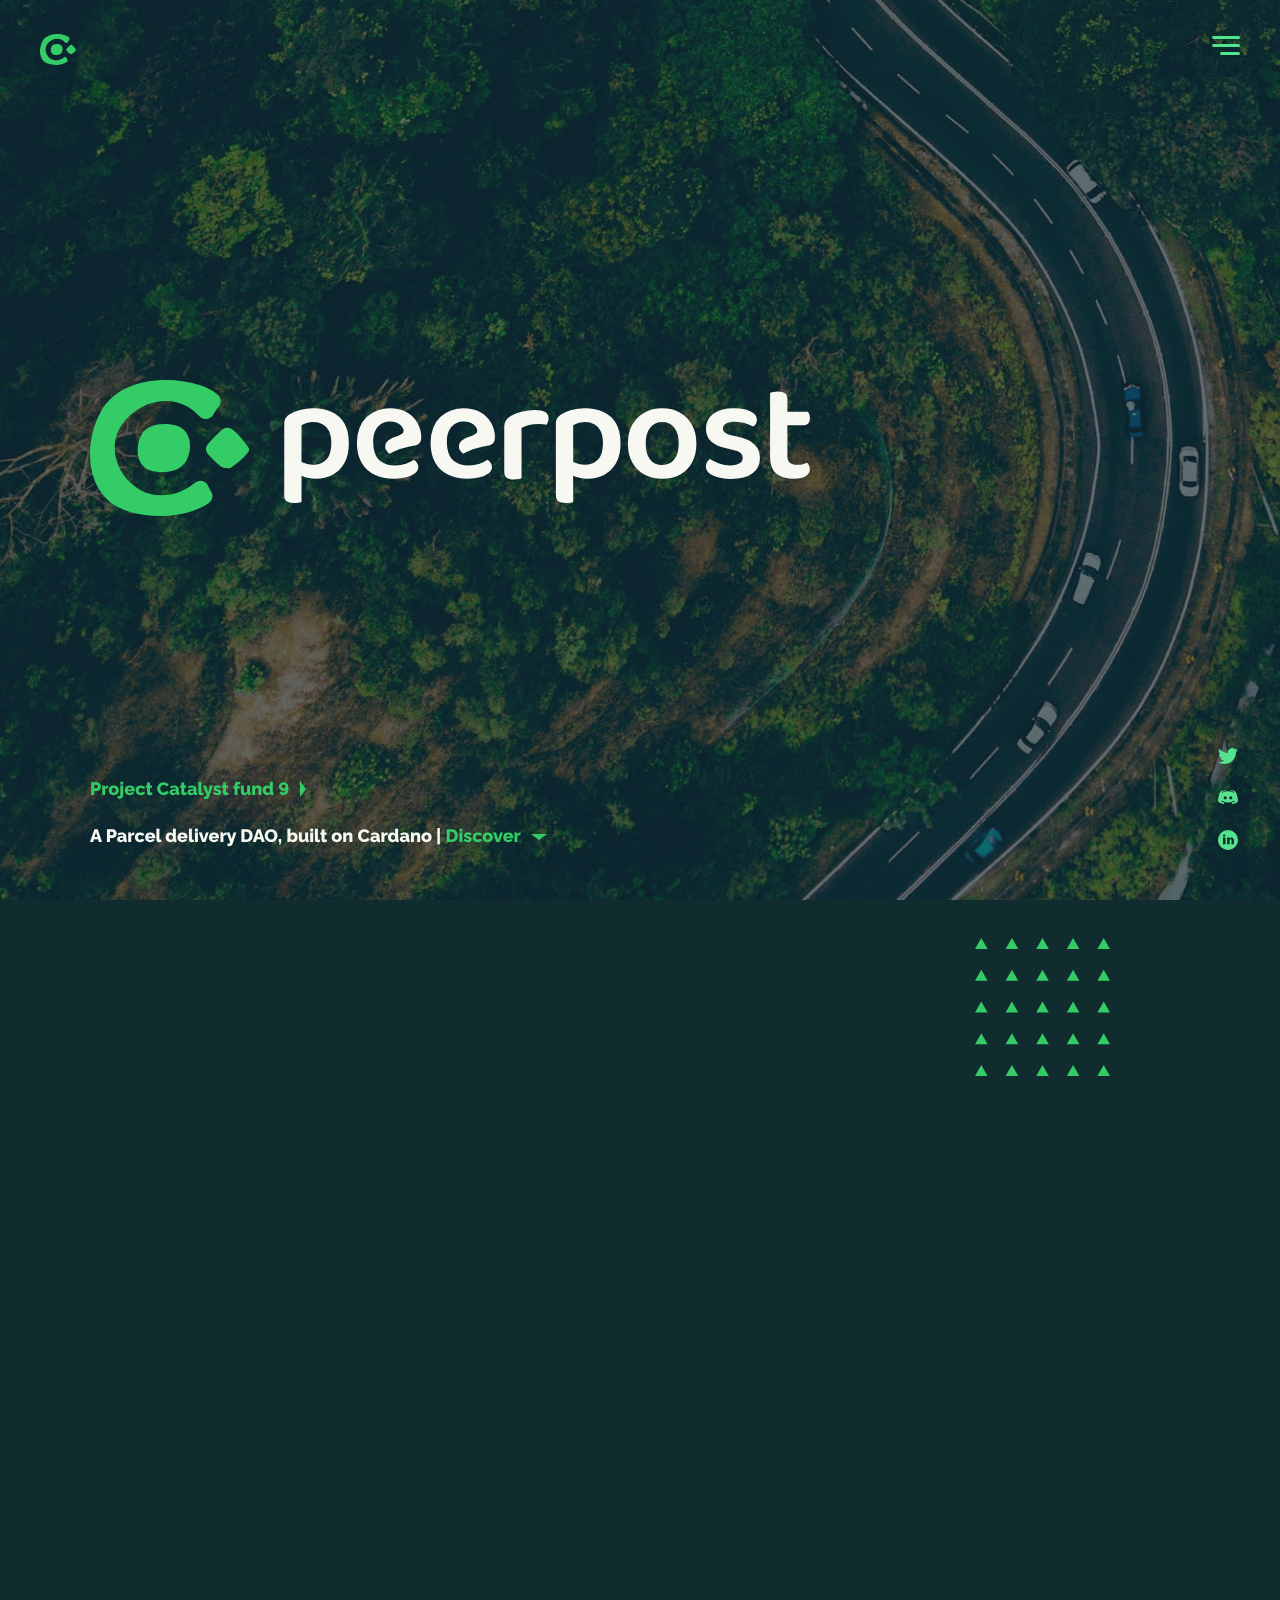
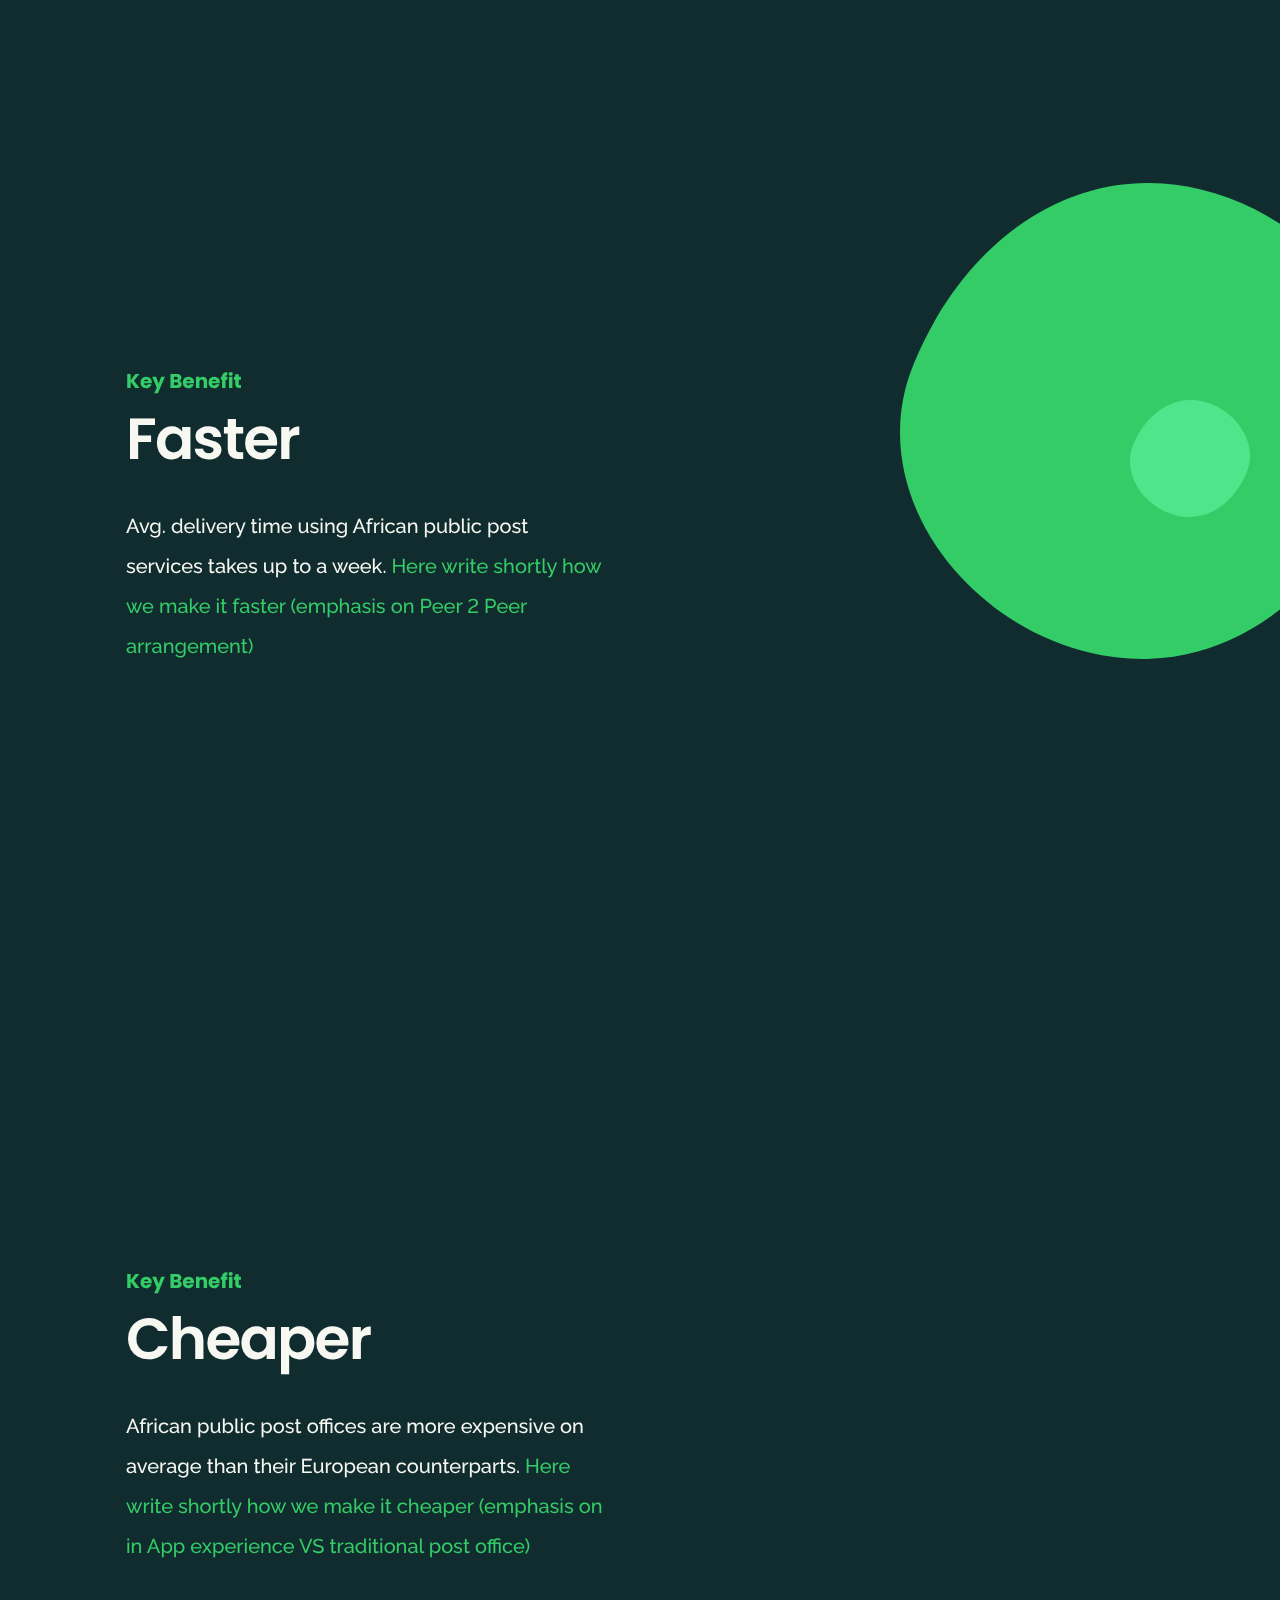
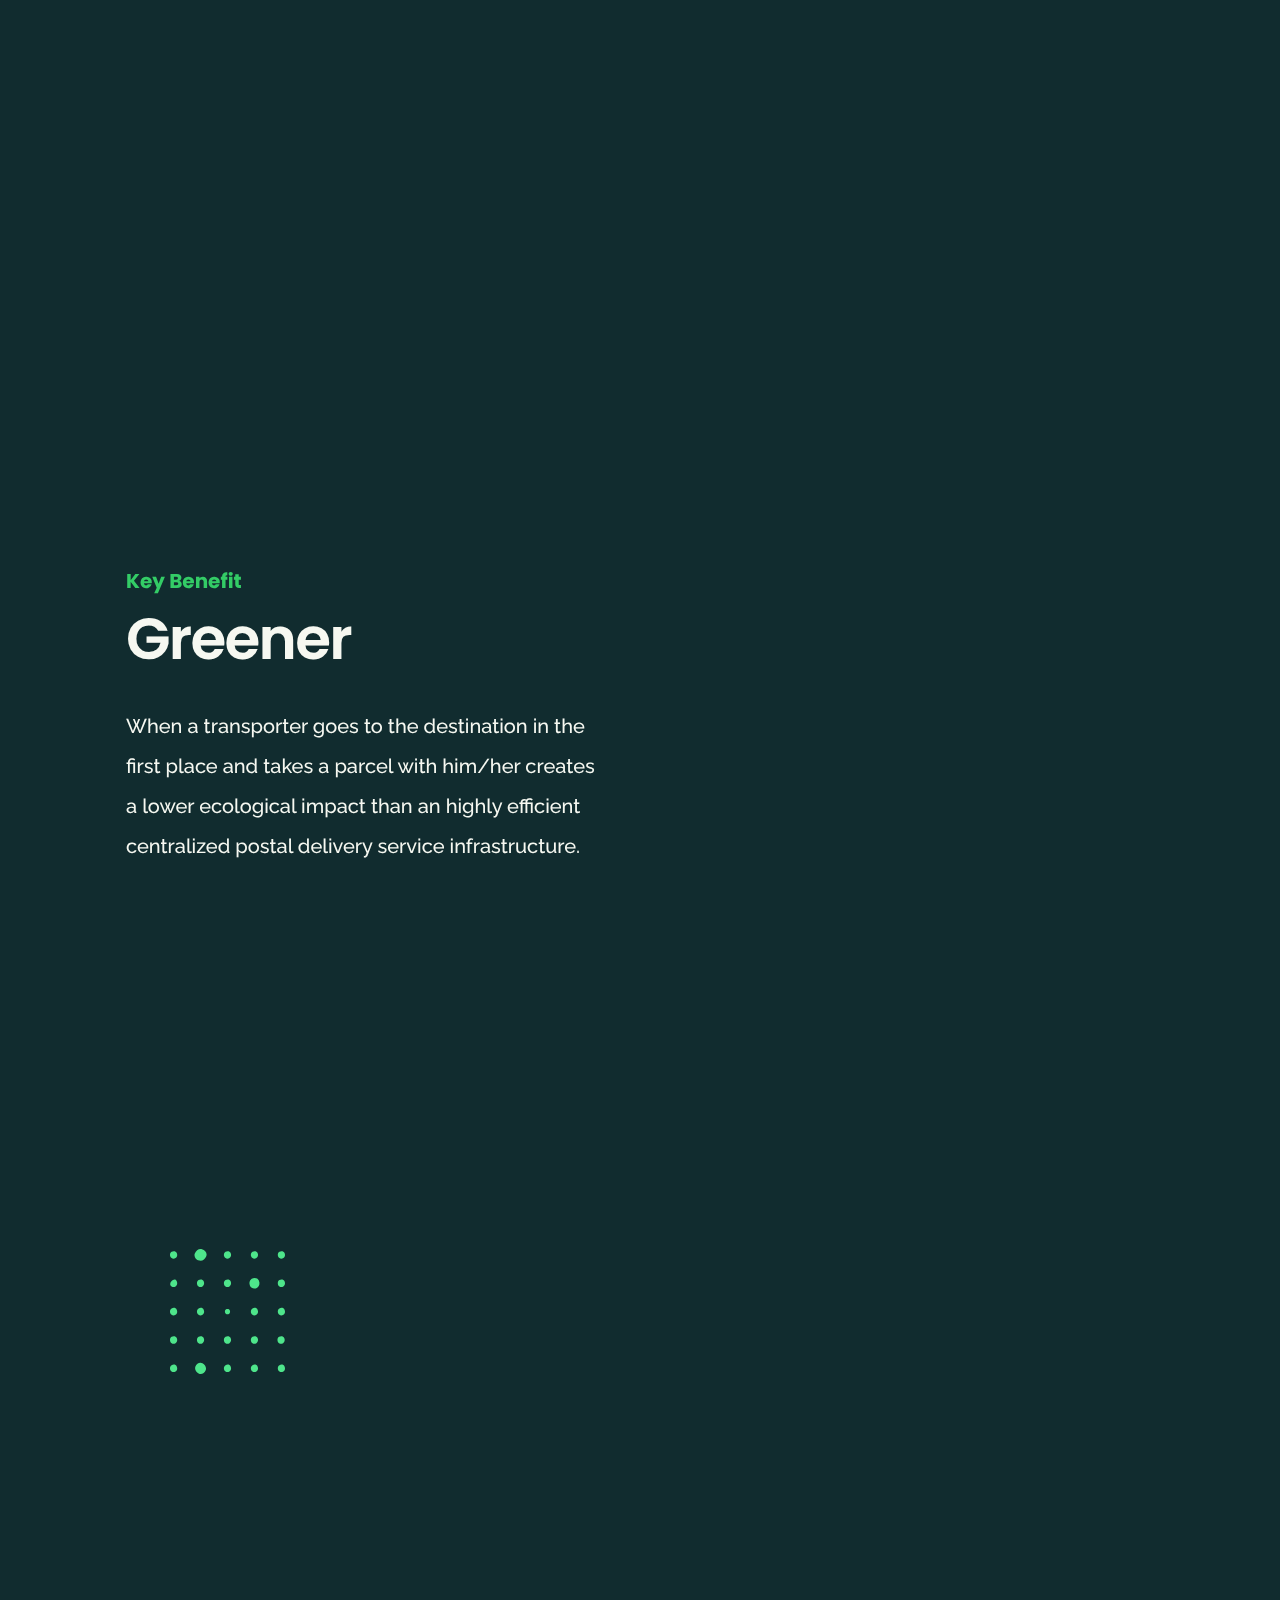
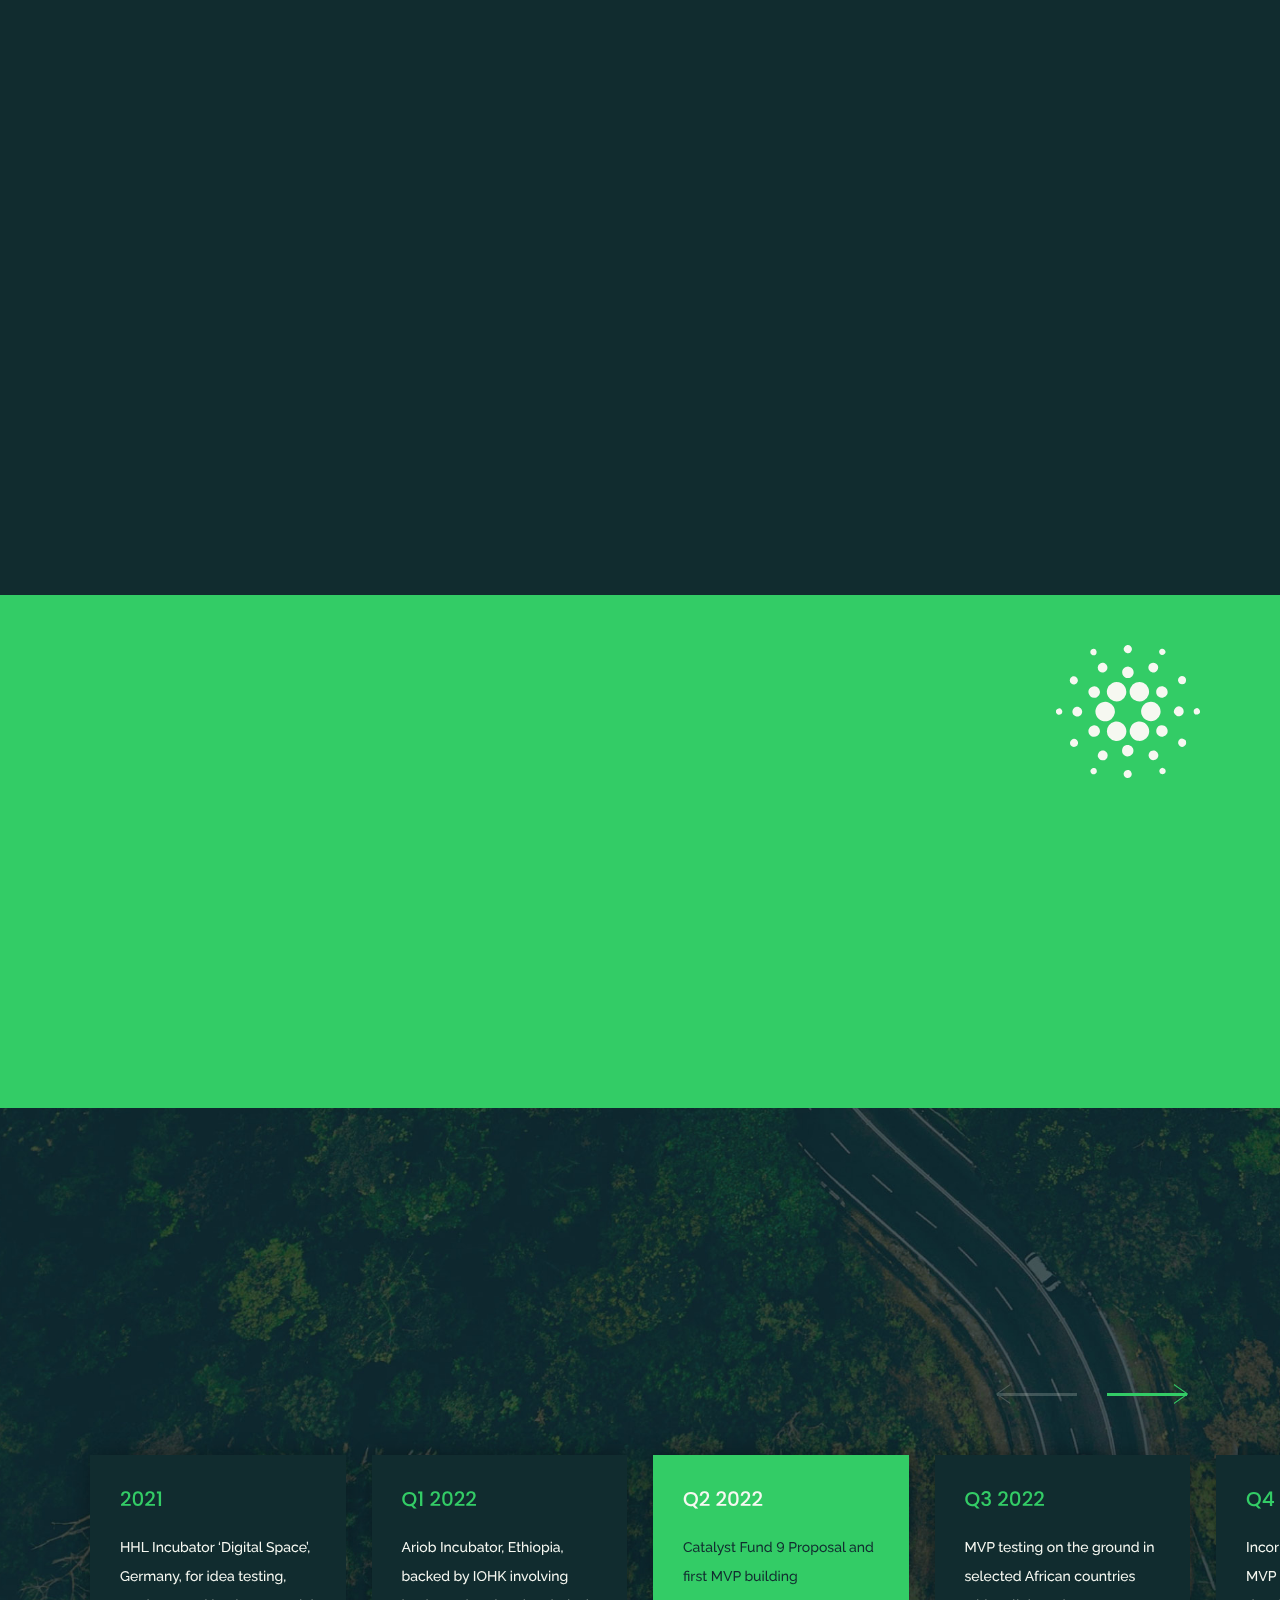
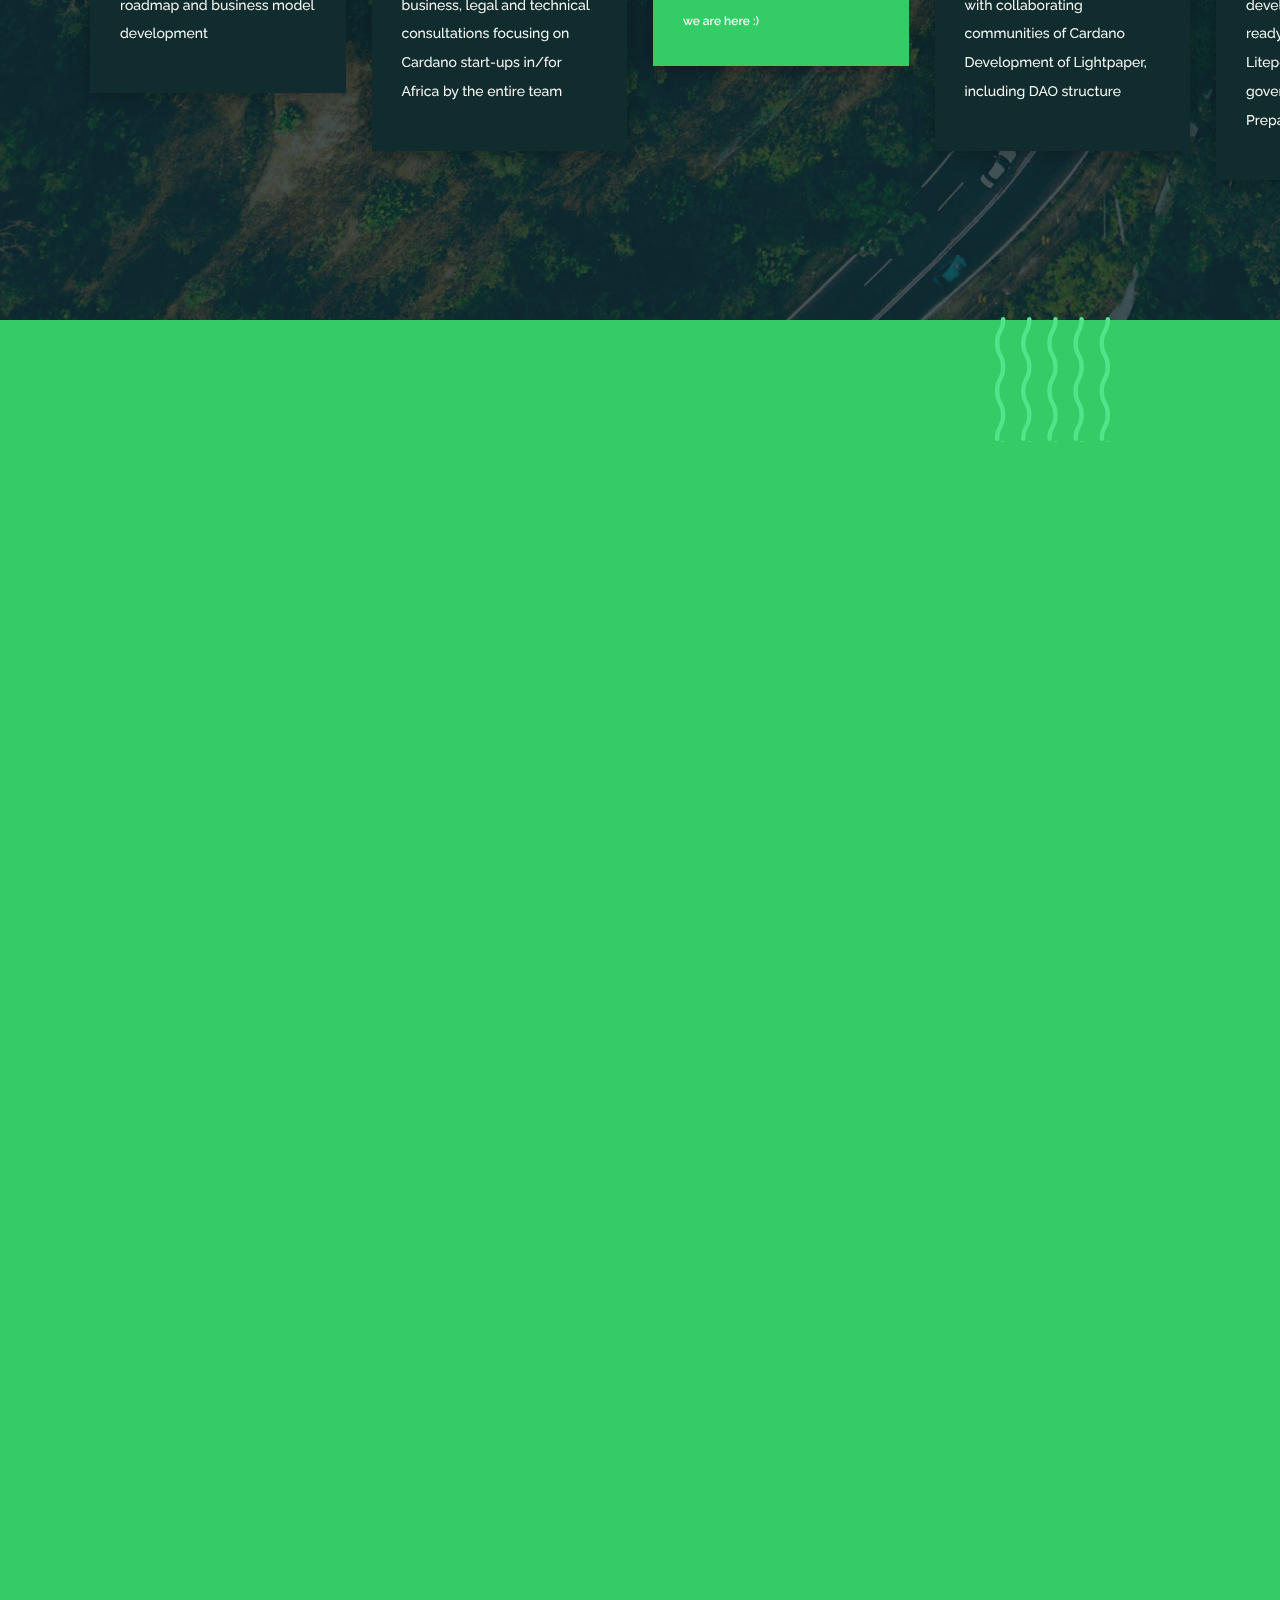
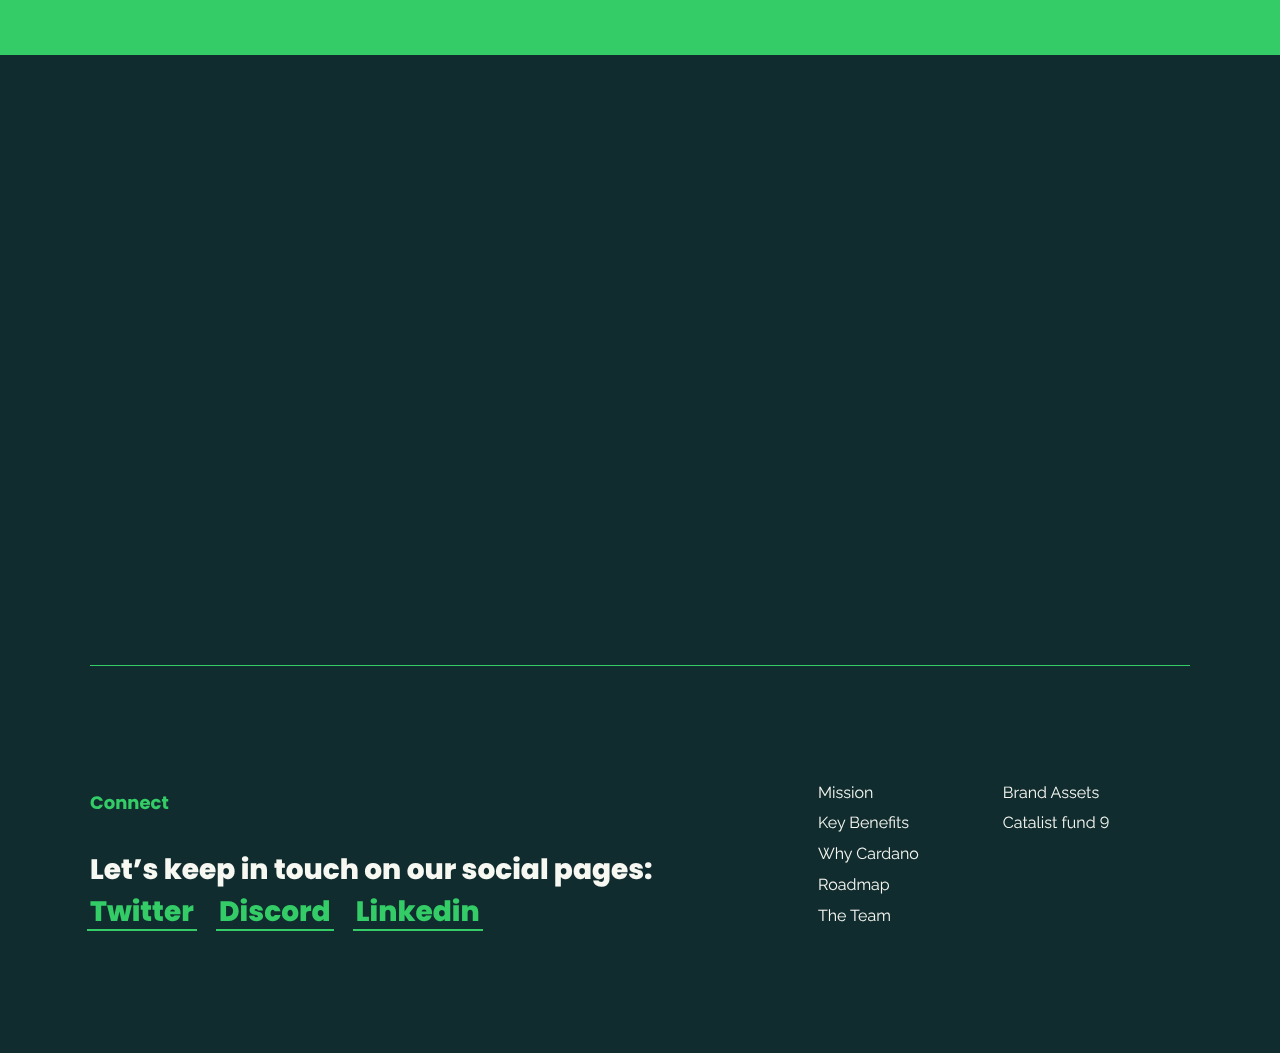
==== home-dev.html @ 1320f7cf "landing page ONLY DESKTOP v.0" ====
<!DOCTYPE html>
<html lang="en" dir="ltr">
<head>
  <meta charset="utf-8">
  <meta name="viewport" content="width=device-width, initial-scale=1.0, user-scalable=no, shrink-to-fit=no">

  <!-- Meta Tags Generic-->
  <title>Peerpost :: Home</title>
  <meta name="description" content="A Parcel delivery DAO, built on Cardano">
  <meta name="og:image" content="img/og-image.jpg">
  <link rel="icon" type="image/png" href="img/favicon.png" />


  <!--  Non-Essential, But Recommended -->
  <meta property="og:site_name" content="peerpost">

  <!-- Google fonts -->
  <link rel="preconnect" href="https://fonts.googleapis.com">
  <link rel="preconnect" href="https://fonts.gstatic.com" crossorigin>
  <link href="https://fonts.googleapis.com/css2?family=Poppins:ital,wght@0,600;0,700;1,600;1,700&family=Raleway:ital,wght@0,300;0,400;0,500;0,600;0,700;1,300;1,400;1,700&display=swap" rel="stylesheet">

  <!-- css -->
  <link rel="stylesheet" href="css/style.css">
  <link rel="stylesheet" href="css/loader.css">
  <link rel="stylesheet" href="css/responsive.css">
  <link rel="stylesheet" href="css/owl.carousel.min.css">
  <link rel="stylesheet" href="css/owl.theme.default.min.css">

  <!--jQuery libraries-->
  <script src="js/jquery-3-10-1-min.js" type="text/javascript"></script>
  <script src="js/smooth.js" type="text/javascript"></script>
  <script src="js/parallax.js" type="text/javascript"></script>
  <script src="js/owl.carousel.js" type="text/javascript"></script>
  <script src="js/owl.navigation.js" type="text/javascript"></script>
  <script src="js/lax.min.js" type="text/javascript"></script>

  <!-- jQuery custom code -->
  <script src="js/custom.js" type="text/javascript"></script>

</head>

<body>

  <!--page loader very basic, waits the load of the header background image and disappears-->
    <div class="obscurer close">

        <div class="vertical-centered-box">
          <div class="contentt">
            <div class="loader-circle"></div>
            <div class="loader-line-mask">
              <div class="loader-line"></div>
            </div>
            <img src="img/svg/symbol.svg" height="70" width="70" />
          </div>
        </div>

    </div>


    <div class="burger">
      <span> </span>
      <span> </span>
      <span> </span>
    </div>

  <header>
    <ul>
      <li><a href="#mission">Mission</a></li>
      <li><a href="#key-benefits">Key Benefits</a></li>
      <li><a href="#cardano">Why Cardano</a></li>
      <li><a href="#roadmap">Roadmap</a></li>
      <li><a href="#the-team">The Team</a></li>
    </ul>
  </header>

  <main>
    <section id="social-fixed">
      <a href="#" target="_blank"><img src="img/svg/twitter.svg"/></a>
      <a href="https://discord.gg/pwKNbPYh" target="_blank"><img src="img/svg/discord.svg"/></a>
      <a href="#" target="_blank"><img src="img/svg/linkedin.svg"/></a>
    </section>

    <div class="top-button">
      <a href="#top-hero"><img src="img/svg/symbol.svg"/></a>
    </div>

    <section id="top-hero">
      <div class="workspace flex">
        <div class="big-logo">
          <h1><img src="img/svg/base-v1.svg" alt="Peerpost"/></h1>
        </div>

        <div class="bottom-hero">
          <a class="cata" href="https://cardano.ideascale.com/c/idea/416992" target="_blank">Project Catalyst fund 9</a>
          <p> A Parcel delivery DAO, built on Cardano  |  <a class="disco" href="#mission" target="_blank">Discover</a>
        </div>

      </div>
    </section>

    <section id="mission">
      <div class="workspace">
        <div class="scroll-tri lax" data-lax-translate-y="(vh) 1, (-vh) -200" data-lax-anchor="self"></div>
        <div class="mission-1">
          <h2 class="section-titles animate fade-left">Our Mission</h2>
          <p class="very-big-text animate fade-bottom">To provide faster, cheaper and greener parcel delivery in <span class="grassland">Africa</span></p>
        </div>

        <div class="flex">
          <div class="m2 half animate fade-left">
            <h4 class="subtitles grassland">The Problem</h4>
            <p class="text-20">Postal services in African countries are expensive, unreliable, slow, inconvenient, inefficient and even inaccessible to many people. </p>
          </div>

          <div class="m2 half animate fade-left d200">
            <h4 class="subtitles grassland">The Solution</h4>
            <p>We are building on Cardano to disrupt the poor legacy of centralized postal delivery in Africa through an innovative, trustless and blockchain-based peer-to-peer solution, where profits are kept by the community and not extracted by large corporations. </p>
          </div>
        </div>
      </div>
    </section>

    <section id="key-benefits">

      <div class="workspace">
        <div class="flex">
          <div class="benefit-left">

            <div class="b-content">
              <div class="b-area-text kb1">
                <h2 class="section-titles">Key Benefit</h2>
                <p class="very-big-text">Faster</p>
                <p class="text-20">Avg. delivery time using African public post services takes up to a week. <span class="grassland">Here write shortly how we make it faster (emphasis on Peer 2 Peer arrangement)</span></p>
              </div>
            </div>

            <div class="b-content">
              <div class="b-area-text kb2">
                <h2 class="section-titles">Key Benefit</h2>
                <p class="very-big-text">Cheaper</p>
                <p class="text-20">African public post offices are more expensive on average than their European counterparts. <span class="grassland">Here write shortly how we make it cheaper (emphasis on in App experience VS traditional post office)</span></p>
              </div>
            </div>

            <div class="b-content">
              <div class="b-area-text">
                <h2 class="section-titles kb3">Key Benefit</h2>
                <p class="very-big-text">Greener</p>
                <p class="text-20">When a transporter goes to the destination in the first place and takes a parcel with him/her creates a lower ecological impact than an highly efficient centralized postal delivery service infrastructure. </p>
              </div>
            </div>

          </div>

          <div class="benefit-right">
            <div class="wrapper">
              <div class="ins-w">
                <img id="s-img-1"  src="img/slider-1.jpg"/>
                <img id="s-img-2"  src="img/slider-2.jpg"/>
                <img id="s-img-3"  src="img/slider-3.jpg"/>
              </div>
            </div>
          </div>
        </div>
      </div>

    </section>

    <section id="much-more">
      <div class="workspace">
        <div class="scroll-dots lax" data-lax-translate-y="(vh) 1, (-vh) -200" data-lax-anchor="self"></div>
        <div class="mm-top animate">
          <p class="very-big-text">And so much <span class="kambaba">more!</p>
        </div>

        <div class="flex">

          <div class="more-card animate fade-bottom">
            <div class="mc-dots"></div>
            <h4 class="subtitles grassland">Digital</h4>
            <p>No expensive postal shops or paperwork needed. An entirely digital solution accessible with your phone.</p>
          </div>

          <div class="more-card animate fade-bottom d200">
            <div class="mc-dots"></div>
            <h4 class="subtitles grassland">Trustless</h4>
            <p>No need to trust anybody as the economic incentives for proper delivery is enshrined in the Smart Contract of the Cardano blockchain.</p>
          </div>

          <div class="more-card animate fade-bottom d400">
            <div class="mc-dots"></div>
            <h4 class="subtitles grassland">Reliable</h4>
            <p>High quality of delivery without damages are guaranteed due to the economic incentives for the transporter.</p>
          </div>

          <div class="more-card animate fade-bottom">
            <div class="mc-dots"></div>
            <h4 class="subtitles grassland">On time</h4>
            <p> Transporters are highly incentivised to deliver on time.</p>
          </div>

          <div class="more-card animate fade-bottom d200">
            <div class="mc-dots"></div>
            <h4 class="subtitles grassland">Home to home</h4>
            <p>Options of having from/to-door pickup and delivery.</p>
          </div>

          <div class="more-card animate fade-bottom d400">
            <div class="mc-dots"></div>
            <h4 class="subtitles grassland">Treacable</h4>
            <p>Follow the parcel through GPS tracking.</p>
          </div>

        </div>
      </div>
    </section>

    <section id="cardano">
      <div class="workspace flex">

        <div class="ada"><img src="img/svg/cardano.svg"/></div>
        <div class="half animate fade-left">
          <h2 class="section-titles kambaba">Why Cardano?</h2>
          <p class="medium-big-text">Because it’s the most secure, decentralized and purpose driven Blockchain with Smart Contract capabilities.</p>
        </div>

        <div class="half animate fade-left d200">
          <ul class="kambaba">
            <li>Low ecological footprint due to PoS</li>
            <li>Focus on Africa</li>
            <li>Built to solve real world issues</li>
            <li>Enthusiastic community wanting to make the world a better place</li>
            <li>Catalyst as the biggest decentralized VC-Fund in the world</li>
          </ul>
        </div>

      </div>
    </section>

    <section id="roadmap">
      <div class="workspace">

        <h2 class="section-titles animate fade-left">Roadmap</h2>
        <p class="very-big-text animate fade-left">Where we <br/>are <span class="grassland"> headed</span></p>
        <div class="carousel owl-carousel">

          <div class="time-card">
            <p class="subtitle">2021</p>
            <p>HHL Incubator ‘Digital Space’, Germany, for idea testing, roadmap and business model development</p>
          </div>

          <div class="time-card">
            <p class="subtitle">Q1 2022</p>
            <p>Ariob Incubator, Ethiopia, backed by IOHK involving business, legal and technical consultations focusing on Cardano start-ups in/for Africa by the entire team</p>
          </div>

          <div class="time-card current">
            <p class="subtitle">Q2 2022</p>
            <p>Catalyst Fund 9 Proposal and first MVP building</p>
          </div>

          <div class="time-card">
            <p class="subtitle">Q3 2022</p>
            <p>MVP testing on the ground in selected African countries with collaborating communities of Cardano Development of Lightpaper, including DAO structure</p>
          </div>

          <div class="time-card">
            <p class="subtitle">Q4 2022</p>
            <p>Incorporating the feedback of MVP testing into the development of the market-ready product Publication of Litepepar and DAO governance mechanism, Preparation of ISPO</p>
          </div>

          <div class="time-card">
            <p class="subtitle">Q1 2023</p>
            <p>IStarting with local & regional marketing campaigns (Catalyst Fund 10). Implementation of DAO technically and legally. Governance token issuance through ISPO</p>
          </div>

        </div>
      </div>
    </section>

    <section id="the-team">
      <div class="workspace">
        <div class="scroll-lines lax" data-lax-translate-y="(vh) 1, (-vh) -200" data-lax-anchor="self"></div>
        <h2 class="section-titles kambaba animate fade-left">The Team</h2>
        <p class="very-big-text animate fade-left">Who is <br/><span class="kambaba"> building it?</span></p>

        <div class="flex">
          <div class="team-card animate fade-bottom">
            <div class="wave"><img src="img/svg/lines.svg"/></div>
            <div class="team-top">
              <div> <img src="img/svg/round-small.svg"/> </div>
              <div> <h4 class="kambaba">Jeremias Kräme</h4> <p>Management</p> </div>
            </div>
            <div class="team-bottom">
              <p>Academic background in economics & law and blockchain & entrepreneurship. Professional experience in int. development cooperation at private and public institutions. Completed two startup incubator programs.</p>
              <a href=" https://www.linkedin.com/in/jeremiaskr%C3%A4mer/" target="_blank">Linkedin profile ></a>
            </div>
          </div>

          <div class="team-card animate fade-bottom d200">
            <div class="wave"><img src="img/svg/lines.svg"/></div>
            <div class="team-top">
              <div> <img src="img/team/piyush.jpg"/> </div>
              <div> <h4 class="kambaba">Piyush Thapa</h4> <p>Backend Dev</p> </div>
            </div>
            <div class="team-bottom">
              <p>A backend developer with 6+ year experience, who joined Plutus Pioneer Programme #1 & recently finished Cardano professional course at Emurgo.
He loves writing Elixir, Rust & Haskell.</p>
              <a href="https://www.linkedin.com/in/piyush-thapa/" target="_blank">Linkedin profile ></a>
            </div>
          </div>

          <div class="team-card animate fade-bottom d400">
            <div class="wave"><img src="img/svg/lines.svg"/></div>
            <div class="team-top">
              <div> <img src="img/team/luigi.jpg"/> </div>
              <div> <h4 class="kambaba">Luigi Carlini</h4> <p>Design, WebDev, UX UI</p> </div>
            </div>
            <div class="team-bottom">
              <p>Hi! I’m an Art Director and designer,  highly fascinated by the world of coding. At the same time I am a web developer, highly fascinated by the world of design…
15 years of experience</p>
              <a href="https://www.linkedin.com/in/luigi-carlini/ " target="_blank">Linkedin profile ></a>
            </div>
          </div>


          <div class="team-card animate fade-bottom">
            <div class="wave"><img src="img/svg/lines.svg"/></div>
            <div class="team-top">
              <div> <img src="img/team/omar.jpg"/> </div>
              <div> <h4 class="kambaba">Omar Mefire</h4> <p>Backend Dev</p> </div>
            </div>
            <div class="team-bottom">
              <p>Missing short text here.</p>
              <a href="https://www.linkedin.com/in/omar-mefire-7b611526/" target="_blank">Linkedin profile ></a>
            </div>
          </div>

          <div class="team-card animate fade-bottom d200">
            <div class="wave"><img src="img/svg/lines.svg"/></div>
            <div class="team-top">
              <div> <img src="img/team/nat.jpg"/> </div>
              <div> <h4 class="kambaba"> Nathaniel Boahen</h4> <p>Frontend Dev</p> </div>
            </div>
            <div class="team-bottom">
              <p>I am a computer scientist by training, and have been working as a software engineer since 2010. I am currently focused on incorporating blockchain, machine learning, and process automation into building impactful solutions.</p>
              <a href="https://www.linkedin.com/in/nathanielboahen/ " target="_blank">Linkedin profile ></a>
            </div>
          </div>

          <div class="team-card animate fade-bottom d400">
            <div class="wave"><img src="img/svg/lines.svg"/></div>
            <div class="team-top">
              <div> <img src="img/team/aayush.jpg"/> </div>
              <div> <h4 class="kambaba">Aayush Tapa</h4> <p>Frontend Dev</p> </div>
            </div>
            <div class="team-bottom">
              <p>A full stack developer with 4+ years of experience in development of web app (React, Svelte), mobile (React Native, Flutter, Swift) and Rust (backend).</p>
              <a href="https://www.linkedin.com/in/aayushth/" target="_blank">Linkedin profile ></a>
            </div>
          </div>

        </div>

      </div>
    </section>

    <section id="partners">
      <div class="workspace animate fade-bottom">
        <h2 class="section-titles">Our Partners</h2>
        <p class="medium-big-text">Peerpost is collaborating with lorem ipsum dolor sit amet cones. Pirated insanest purentima <span class="grassland">here ictese.</span></p>
        <div class="big-partners">
          <a href="https://ariob.io/startups/" target="_blank">Airob Incubator</a>
          <a href="https://www.wada.org/" target="_blank">WADA</a>
        </div>
      </div>
    </section>

  </main>

  <footer>
    <div class="workspace flex">
      <div class="foot-left">
        <h4 class="subtitles grassland">Connect</h2>
        <p class="medium-big-text">Let’s keep in touch on our social pages:<br>
          <a href="#">Twitter</a> <a href="https://discord.gg/pwKNbPYh" target="_blank">Discord</a> <a href="#">Linkedin</a>
        </p>
      </div>

      <div class="foot-right flex">
        <ul>
          <li><a href="#mission">Mission</a></li>
          <li><a href="#key-benefits">Key Benefits</a></li>
          <li><a href="#cardano">Why Cardano</a></li>
          <li><a href="#roadmap">Roadmap</a></li>
          <li><a href="#the-team">The Team</a></li>
        </ul>

        <ul>
          <li><a href="https://drive.google.com/drive/folders/1727zwwD8ZutXwnfQfjuPytX-uaifKli3?usp=sharing" target="_blank">Brand Assets</a></li>
          <li><a href="https://cardano.ideascale.com/c/idea/416992" target="_blank">Catalist fund 9</a></li>

        </ul>
      </div>
    </div>
  </footer>

</body>

</html>
---- css/style.css ----
:root {

/* Colors: */

--marula: #E2DE4B; /*yellow*/
--wagasi: #F6F8F1; /*white*/
--turkana: #4EE58B; /*light-green*/
--grassland: #33CC66; /*green*/
--kambaba: #112C2F;  /*black*/

/* Fonts: */
--titles: 'Poppins', sans-serif;
--text: 'Raleway', sans-serif;
}


html,body {
  margin:0;
  padding:0;
}

body {
  font-family: var(--text);
  line-height:1.8em;
  text-rendering: geometricPrecision;
  font-variant-numeric: lining-nums;
  color: var(--wagasi);
  overflow-x: hidden!important;
  max-width: 100vw!important;

}

div {
  box-sizing: border-box;
}

h1,h2,h3,h4,h5 {
  font-family: var(--titles);
}

.grassland {
  color: var(--grassland);
}

.wagasi {
  color: var(--wagasi);
}

.kambaba {
  color:var(--kambaba);
}

.section-titles {
  color:var(--grassland);
  font-size:20px;
  margin-bottom:8px;
}

.section-titles.kambaba {
  color:var(--kambaba);
}

.very-big-text {
  font-size:58px;
  line-height:72px;
  font-family:var(--titles);
  margin-top: 0;
  margin-bottom: 30px;
  font-weight:600;
  letter-spacing: -.03em;
}

.medium-big-text {
  font-size:38px;
  line-height:52px;
  font-family:var(--titles);
  margin-top: 0;
  margin-bottom: 0px;
  font-weight:800;
}

.text-20 {
  font-size:20px;
  line-height:40px;
  font-weight:500;
  margin-top:16px;
}

a {
  color:var(--grassland);
  text-decoration: none;
  font-weight:800;
  transition-duration: .3s;
  -moz-transition-duration: .3s;
  -webkit-transition-duration: .3s;
}

a:hover {
  text-decoration: underline;
}

body {
  position:relative;
  background-color:var(--kambaba);
}

#top-hero {
  position:relative;
  height:100vh;
  width:100%;

  top:0;
}

.flex {
  display:flex;
}

.half {
    width:calc(50% - 20px);
}

.workspace {
  max-width: 1120px;
  width:calc(100% - 180px);
  margin:auto;
  position:relative;
}


#top-hero .workspace {
  align-items: center;
  height:100vh;
}

.big-logo {
  width: 80%;
  max-width:720px;
}

#top-hero .workspace h1 {
  width: 100%;
}

.bottom-hero {
  position:absolute;
  bottom:30px;
  left:0;
  font-size:18px;
  font-weight:800;
}


.cata {
  position:relative;
}
.cata::after {
  content:"";
  width:16px;
  height:6px;
  background:url('../img/svg/tri.svg') center center no-repeat;
  background-size: 16px;
  position:absolute;
  right: -22px;
  top: 7px;
  transform: rotate(-90Deg);
  -moz-transform: rotate(-90Deg);
  -webkit-transform: rotate(-90Deg);
  transition-duration: .15s;
  -moz-transition-duration: .15s;
  -webkit-transition-duration: .15s;
}

.cata:hover::after {
  right:-28px;
}

.disco {
  position:relative;
}

.disco::after {
  content:"";
  width:16px;
  height:6px;
  background:url('../img/svg/tri.svg') center center no-repeat;
  background-size: 16px;
  position:absolute;
  right: -26px;
  top: 8px;
  transition-duration: .15s;
  -moz-transition-duration: .15s;
  -webkit-transition-duration: .15s;
}

.disco:hover::after {
  top:14px;
}

#social-fixed {
  position:fixed;
  bottom:32px;
  right:40px;
  width:24px;
  z-index:10;
}

#social-fixed img {
  width:20px;
  padding:8px 2px;
}

#social-fixed img {
  transition-duration: .15s;
  -moz-transition-duration: .15s;
  -webkit-transition-duration: .15s;
}

#social-fixed img:hover {
  transform:scale(1.2);
  -webkit-transform:scale(1.2);
  -moz-transform:scale(1.2);
}

header {
  position:fixed;
  z-index:8;
  right:0;
  top:0;
  height:100vh;
  width:0;
  background-color: var(--kambaba);
  transition-duration: .4s;
  -moz-transition-duration: .4s;
  -webkit-transition-duration: .4s;
  overflow:hidden;
  display:flex;
  align-items: center;
  justify-content: center;
  text-align: right;
}

header ul {
  padding:0;
  margin:0;
  opacity:0;
  transition-duration: .2s;
  -moz-transition-duration: .2s;
  -webkit-transition-duration: .2s;
}

header ul li {
  list-style: none;
  margin:18px;
}

header ul li a {
  font-weight: 400;
  font-size:24px;
  text-align: right;
  color:var(--wagasi);
  position:relative;
  width:max-content;
  white-space: nowrap;
}

header ul li a:hover {
  text-decoration: none;
  color:var(--kambaba);
}

header ul li a:before {
  z-index:-1;
  position:absolute;
  height:100%;
  width:0px;
  right:-6px;
  top:0px;
  content:"";
  background:var(--grassland);
  transition-duration: .3s;
  -moz-transition-duration: .3s;
  -webkit-transition-duration: .3s;
}

header ul li a:hover:before {
  width:calc(100% + 12px);
}

header.expand {
  width:400px;
  box-shadow:0px 0px 26px rgba(0,3,2,0.26);
}

header.expand ul {
  opacity:1;
}

.burger {
  width:28px;
  height:28px;
  position:relative;
  top:32px;
  right:40px;
  cursor:pointer;
  position:fixed;
  z-index:50;
}

.burger span {
  height:3px;
  width:100%;
  background:var(--turkana);
  border-radius: 2px;
  position:absolute;
  transition-duration: .15s;
  -moz-transition-duration: .15s;
  -webkit-transition-duration: .15s;
}

.burger span:nth-child(1) {
  top:4px;
}

.burger span:nth-child(2){
  top:12px;
}

.burger span:nth-child(3){
  top:20px;
  right:0;
  width:20px;
}

.burger:hover span:nth-child(3){
  width:28px;
}

.burger:hover span:nth-child(1){
  width:20px;
}

/*burger close icon states*/

.burger.close-icon span:nth-child(2) {
  opacity:0;
  transform:translateX(-20px);
}

.burger.close-icon span:nth-child(1) {
  transform:rotate(45Deg) translateX(6px) translateY(6px);
  width:28px;
}

.burger:hover.close-icon span:nth-child(1) {
  transform:rotate(-45Deg) translateX(-6px) translateY(5px);
  width:28px;
}

.burger.close-icon span:nth-child(3) {
  transform:rotate(-45Deg) translateX(6px) translateY(-5px);
  width:28px;
}

.burger:hover.close-icon span:nth-child(3) {
  transform:rotate(45Deg) translateX(-6px) translateY(-5px);
  width:28px;
}

.top-button {
  position:fixed;
  top:34px;
  left:40px;
  z-index:10;
  cursor:pointer;

}

.top-button img {
  transition-duration: .15s;
  -moz-transition-duration: .15s;
  -webkit-transition-duration: .15s;
}

.top-button:hover img {
  transform: translateY(0px) scale(1.2);
    -webkit-transform: translateY(0px) scale(1.2);
    -moz-transform: translateY(0px) scale(1.2);
}

.top-button img {
  width:36px;
}

#mission {
  padding:100px 0px;
}

#mission .flex {
  justify-content: space-between;
}

.mission-1 {
  width:66%;
}

.m2 {

  margin-top:60px;
}

h4.subtitles {
  margin-bottom:0;
  font-size:18px;
}

#key-benefits {
  padding:0px 0px 50px 0px;
  position:relative;
}



.benefit-left {
  width:50%;
  height:auto;
}

.benefit-right {
  width:50%;
  height:100vh;
  display:flex;
  align-items: center;
  position: sticky;
  position: -webkit-sticky;
  top:0;
}

.benefit-right .wrapper {
  width:calc(100% - 26px);
  margin-left:26px;
  height:0;
  padding-bottom:calc(100% - 26px);
  position:relative;

}

.b-content {
  height:100vh;
  width:100%;
  display:flex;
  align-items: center;
}


.b-area-text {
  padding:0px 36px;
}

.benefit-right .wrapper .ins-w {
  position: absolute;
    width: 100%;
    height: 100%;
    overflow: hidden;
}

.benefit-right .wrapper img {
  position:absolute;
  width:100%;
  height:100%;
  opacity:0;
  transition-duration: .6s;
  -moz-transition-duration: .6s;
  -webkit-transition-duration: .6s;
  transform:scale(1.1);
}

.benefit-right .wrapper img.inview {
  opacity:1;
  transform:scale(1.05) rotate(2Deg);
}

.benefit-right .wrapper::after {
  content:"";
  width:120px;
  height:120px;
  background:url('../img/svg/round-small.svg') center center no-repeat;
  background-size: 120px;
  position:absolute;
  right: -60px;
  top: calc(50% - 120px);
}

.benefit-right .wrapper::before {
  content:"";
  width:490px;
  height:490px;
  background:url('../img/svg/round-big.svg') center center no-repeat;
  background-size: 490px;
  position:absolute;
  right: -200px;
  top: -80px;
}


#much-more {
  padding:50px 0px 30px 0px;
}
.mm-top {
  position:relative;
  padding:130px 0px;
}

.mm-top p {
  position:relative;

}

.mm-top.inview {
  opacity:1;
}

.mm-top:before {
  content:"";
  width:0;
  height:calc(100% + 60px);
  background:var(--grassland);
  left:-30px;
  top:-30px;
  position:absolute;
  transition-duration:.6s;
  -moz-transition-duration:.6s;
  -webkit-transition-duration:.6s;
}

.mm-top.inview:before {
  width:calc(100% + 60px);
}

#much-more .flex {
  justify-content: space-between;
  flex-wrap: wrap;
  position: relative;
  margin-top: -40px;

}

.more-card {
  width:calc(33.33% - 20px);
  background-color:var(--kambaba);
  box-shadow: 0px 0px 20px rgba(0,0,0,0.32);
  padding:30px;
  margin-bottom:80px;
  position:relative;
}


.more-card h4.subtitles {
  font-size:20px;
  margin-top:0;
}

.mc-dots {
  position:absolute;
  width:60px;
  height:60px;
  background:url('../img/svg/dots.svg') center center no-repeat;
  background-size: 54px;
  right:30px;
  top:-24px;
}

#cardano {
  padding:100px 0px;
  background-color:var(--grassland);
}

#cardano .workspace {
  align-items: flex-end;
  justify-content: space-between;
}

#cardano .workspace ul {
  padding-left:40px;
}

#cardano .workspace ul li {
  font-weight:600;
  list-style-type: none;
  position: relative;
  margin:10px 0px;
}

#cardano .workspace ul li::before {
  position: absolute;
  content:"";
  width:10px;
  height:10px;
  background:var(--wagasi);
  border-radius: 100%;
  left:-20px;
  top:10px;
}

.ada {
  position:absolute;
  right:-10px;
  top:-50px;
}

.ada img {
  width:144px;
}

#roadmap {
  padding:100px 0px 140px 0px;
  background: url('../img/background.jpg') center center no-repeat;
  background-size: cover;
  overflow: hidden;

}

.carousel {

  width:100%;
  margin-top:50px;
  cursor: grab;
}

#roadmap .owl-stage-outer {
  overflow:visible;
}

#roadmap .owl-nav{
    position: absolute;
    top: -80px;
    right: 0;
}

#roadmap .disabled {
  opacity:.2;
}

#roadmap .owl-prev,
#roadmap .owl-next {
  font-size: 58px;
  font-weight:100;
  position:relative;
  width:88px;
}

#roadmap .owl-prev {
  text-align: left;
}

#roadmap .owl-next {
  text-align: right;
}

#roadmap .owl-next:before {
  content:"";
  height: 3px;
  width: 80px;
  background: var(--grassland);
  position: absolute;
  right: 3px;
  top: 18px;
}

#roadmap .owl-prev:before {
  content:"";
  height: 3px;
  width: 80px;
  background: var(--wagasi);
  position: absolute;
  left: 3px;
  top: 18px;
}

#roadmap .owl-next {
  color:var(--grassland);
}

#roadmap .owl-prev {
  color:var(--wagasi);
  margin-right:20px;
}

.time-card {
    background-color: var(--kambaba);
    box-shadow: 0px 0px 20px rgb(0 0 0 / 32%);
    padding: 30px;
    position: relative;
}

.time-card p.subtitle {
  font-size:20px;
  font-family:var(--titles);
  color:var(--grassland);
  margin-top:0;
}

.time-card p {
  font-weight:500;
  font-size:14px;
}

.time-card.current {
  background-color: var(--grassland);
  padding-bottom:60px;
  position:relative;
}

.time-card.current:after {
  content:"we are here :)";
  color:var(--wagasi);
  position:absolute;
  bottom:30px;
  font-size:12px;
  font-weight:600;
  left:30px;
  margin:0;
}

.time-card.current p {
  color: var(--kambaba);
}

.time-card.current p.subtitle {
  color: var(--wagasi);
}


#the-team {
  padding:100px 0px;
  background:var(--grassland);
}

.team-card {
    width: calc(33.33% - 20px);
    background-color: var(--grassland);
    box-shadow: 0px 0px 20px rgb(44 110 60 / 32%);
    padding: 30px;
    margin-bottom: 60px;
    position: relative;
    color:var(--kambaba);
    height: max-content;

  }

#the-team  .flex{
  justify-content: space-between;
  flex-wrap: wrap;
  position: relative;
  margin-top:60px;
}

.team-top {
  display:flex;
  align-items: center;
}

.team-top img {
  width:80px;
  border-radius:100%;
  margin-right:18px;
}

.team-top h4,
.team-top p {
  margin:0;
}

.team-top h4 {
  font-size:20px;
}

.team-top p {
  font-weight:800;
  color:var(--wagasi);
}

.team-bottom p {
  font-weight:500;
  font-size:14px;
}

.team-bottom a {
  color:var(--wagasi);
}

.team-card .wave {
  position:absolute;
  right:30px;
  width:55px;
  height:55px;
}

.team-card:nth-child(1) .wave,
.team-card:nth-child(3) .wave,
.team-card:nth-child(4) .wave,
.team-card:nth-child(6) .wave {
  bottom:-20px;
}

.team-card:nth-child(2) .wave,
.team-card:nth-child(5) .wave  {
  top:-20px;
}

.team-card .wave img {
  width:50px;
}

#partners {
  padding:100px 0px 60px 0px;
}

#partners .medium-big-text {
  max-width:80%;
}

.big-partners {
  margin:100px 0px;
}

.big-partners a {
  font-size:52px;
  margin-right:50px;
  font-weight:800;
  position:relative;
  z-index:2;
  transition-duration:.15s;
}

.big-partners a:before {
  content:"";
  width:calc(100% + 10px);
  height:5px;
  background-color:var(--grassland);
  position:absolute;
  bottom:0px;
  left:-5px;
  transition-duration:.15s;
  z-index:-1;
}

.big-partners a:hover {
  color:var(--kambaba);
  text-decoration: none;
}

.big-partners a:hover:before {
  height:100%;
}

footer .workspace {
  border-top:1px solid var(--grassland);
  padding:100px 0px 120px 0px;
  align-items: flex-end;

}

footer .workspace .medium-big-text {
  font-size:28px;
  line-height:42px;
  margin-top:30px;
}

.foot-left {
  width:66%;
}

.foot-left a{
  margin-right:20px;
  position:relative;
  z-index:2;
  transition-duration:.15s;
}

.foot-left a:hover {
  color:var(--kambaba);
  text-decoration: none;
}

.foot-left a:before {
  content:"";
  width:calc(100% + 6px);
  height:2px;
  background-color:var(--grassland);
  position:absolute;
  bottom:0px;
  left:-3px;
  transition-duration:.15s;
  z-index:-1;
}

.foot-left a:hover:before {
  height:100%;
}

.foot-right ul {
  padding-left:0;
  margin:0;
}

.foot-right ul:first-child{
  margin-right:80px;
}

.foot-right ul li {
  list-style-type: none;
  margin:2px;
}

.foot-right ul li a {
  color:var(--wagasi);
  font-weight:400;
}

/*home animations*/

.big-logo {
  opacity:0;
  transition-duration: .8s;
  -moz-transition-duration: .8s;
  -webkit-transition-duration: .8s;
  transform:translatex(-40px);
  -moz-transform:translatex(-40px);
  -webkit-transform:translatex(-40px);
}

.big-logo.in,
#social-fixed.in,
.bottom-hero.in {
  opacity:1;
  transform:translatex(0px);
  -moz-transform:translatex(0px);
  -webkit-transform:translatex(0px);
}

#social-fixed {
  opacity:0;
  transition-duration: .4s;
  -moz-transition-duration: .4s;
  -webkit-transition-duration: .4s;
  transform:translatex(40px);
  -moz-transform:translatex(40px);
  -webkit-transform:translatex(40px);
}

.burger,
.top-button {
  opacity:0;
  transition-duration: .4s;
  -moz-transition-duration: .4s;
  -webkit-transition-duration: .4s;
  transform:translateY(-40px);
  -moz-transform:translateY(-40px);
  -webkit-transform:translateY(-40px);
}

.burger.in,
.top-button.in {
  opacity:1;
  transform:translateY(0px);
  -moz-transform:translateY(0px);
  -webkit-transform:translateY(0px);
}

.bottom-hero {
  opacity:0;
  transition-duration: .6s;
  -moz-transition-duration: .6s;
  -webkit-transition-duration: .6s;
  transform:translateX(-40px);
  -moz-transform:translateX(-40px);
  -webkit-transform:translateX(-40px);
}

.animate {
  opacity:0;
}



.inview.fade-bottom {
  animation: fade-bottom .6s;
  animation-fill-mode: forwards;
}
.inview.fade-left {
  animation: fade-left .6s;
  animation-fill-mode: forwards;
}
.inview.fade-right {
  animation: fade-right .6s;
  animation-fill-mode: forwards;
}

.animate.d200 {
  animation-delay: .2s;
}

.animate.d400 {
  animation-delay: .4s;
}

.animate.inview.d600 {
  animation-delay: .6s;

}



@keyframes fade-bottom {
  0% {
    transform: translateY(80px);
    opacity: 20%;
  }
  100% {
    transform: translateY(0);
    opacity: 1;
  }
}
@keyframes fade-left {
  0% {
    transform: translateX(-30px);
    opacity: 0;
  }
  100% {
    transform: translateX(0);
    opacity: 1;
  }
}
@keyframes fade-right {
  0% {
    transform: translateX(30px);
    opacity: 0;
  }
  100% {
    transform: translateX(0);
    opacity: 1;
  }
}


/* custom scrollbar */

body::-webkit-scrollbar {
  width: 10px;
}

body::-webkit-scrollbar-track {
  background: var(--lambaba);
}

body::-webkit-scrollbar-thumb {
  background-color: var(--grassland);
  border-radius: 20px;
  border: 1px solid var(--kambaba);
}

/* scrolling elements on top*/

.scroll-tri {
  position:absolute;
  top:-80px;
  right:80px;
  width:135px;
  height:138px;
  background:url('../img/svg/trianguls-green.svg')
}


.scroll-dots {
  position:absolute;
  top:-20px;
  left:80px;
  width:115px;
  height:125px;
  background:url('../img/svg/dots.svg');
  z-index:10;
}

.scroll-lines {
  position:absolute;
  top:-120px;
  right:80px;
  width:115px;
  height:125px;
  background:url('../img/svg/lines.svg');
  z-index:10;
}
---- css/loader.css ----
.obscurer {
  position:fixed;
  width:100vw;
  height:100vh;
  z-index:20000;
  background:var(--kambaba);
  opacity:1;
  transition-duration:1s;
  -moz-transition-duration:1s;
  -webkit-transition-duration:1s;
  pointer-events: none;
  display:flex;
  align-items: center;
  justify-content: center;
}

.obscurer.close {
  opacity:0;
}

#loader-temp {
  width:120px;
}

#loader-temp img {
  width:100%;
}


.vertical-centered-box {
  position: absolute;
  width: 100%;
  height: 100%;
  text-align: center;
}
.vertical-centered-box:after {
  content: '';
  display: inline-block;
  height: 100%;
  vertical-align: middle;
  margin-right: -0.25em;
}
.vertical-centered-box .contentt {
  -webkit-box-sizing: border-box;
  -moz-box-sizing: border-box;
  box-sizing: border-box;
  display: inline-block;
  vertical-align: middle;
  text-align: left;
  font-size: 0;
  height:70px;
  margin-right:-8px;
}


.loader-circle {
  position: absolute;
  left: 50%;
  top: 50%;
  width: 120px;
  height: 120px;
  border-radius: 50%;
  box-shadow: inset 0 0 0 1px rgba(255, 255, 255, 0.1);
  margin-left: -60px;
  margin-top: -60px;
}
.loader-line-mask {
  position: absolute;
  left: 50%;
  top: 50%;
  width: 60px;
  height: 120px;
  margin-left: -60px;
  margin-top: -60px;
  overflow: hidden;
  -webkit-transform-origin: 60px 60px;
  -moz-transform-origin: 60px 60px;
  -ms-transform-origin: 60px 60px;
  -o-transform-origin: 60px 60px;
  transform-origin: 60px 60px;
  -webkit-mask-image: -webkit-linear-gradient(top, #000000, rgba(0, 0, 0, 0));
  -webkit-animation: rotate 1.2s infinite linear;
  -moz-animation: rotate 1.2s infinite linear;
  -o-animation: rotate 1.2s infinite linear;
  animation: rotate 1.2s infinite linear;
}
.loader-line-mask .loader-line {
  width: 120px;
  height: 120px;
  border-radius: 50%;
  box-shadow: inset 0 0 0 1px var(--grassland);
}
lesshat-selector {
  -lh-property: 0; }
@-webkit-keyframes rotate{ 0% { -webkit-transform: rotate(0deg);} 100% { -webkit-transform: rotate(360deg);}}
@-moz-keyframes rotate{ 0% { -moz-transform: rotate(0deg);} 100% { -moz-transform: rotate(360deg);}}
@-o-keyframes rotate{ 0% { -o-transform: rotate(0deg);} 100% { -o-transform: rotate(360deg);}}
@keyframes rotate{ 0% {-webkit-transform: rotate(0deg);-moz-transform: rotate(0deg);-ms-transform: rotate(0deg);transform: rotate(0deg);} 100% {-webkit-transform: rotate(360deg);-moz-transform: rotate(360deg);-ms-transform: rotate(360deg);transform: rotate(360deg);}}
[not-existing] {
  zoom: 1;
}
lesshat-selector {
  -lh-property: 0; }
@-webkit-keyframes fade{ 0% { opacity: 1;} 50% { opacity: 0.25;}}
@-moz-keyframes fade{ 0% { opacity: 1;} 50% { opacity: 0.25;}}
@-o-keyframes fade{ 0% { opacity: 1;} 50% { opacity: 0.25;}}
@keyframes fade{ 0% { opacity: 1;} 50% { opacity: 0.25;}}
[not-existing] {
  zoom: 1;
}
lesshat-selector {
  -lh-property: 0; }
@-webkit-keyframes fade-in{ 0% { opacity: 0;} 100% { opacity: 1;}}
@-moz-keyframes fade-in{ 0% { opacity: 0;} 100% { opacity: 1;}}
@-o-keyframes fade-in{ 0% { opacity: 0;} 100% { opacity: 1;}}
@keyframes fade-in{ 0% { opacity: 0;} 100% { opacity: 1;}}
[not-existing] {
  zoom: 1;
}
---- css/responsive.css ----
@media screen and (max-width : 800px) {
  .triangul {
    position:absolute;
    top:-40px;
    left:calc(50vw - 40px);
  }

  .triangul img {
    width:80px;
  }
}
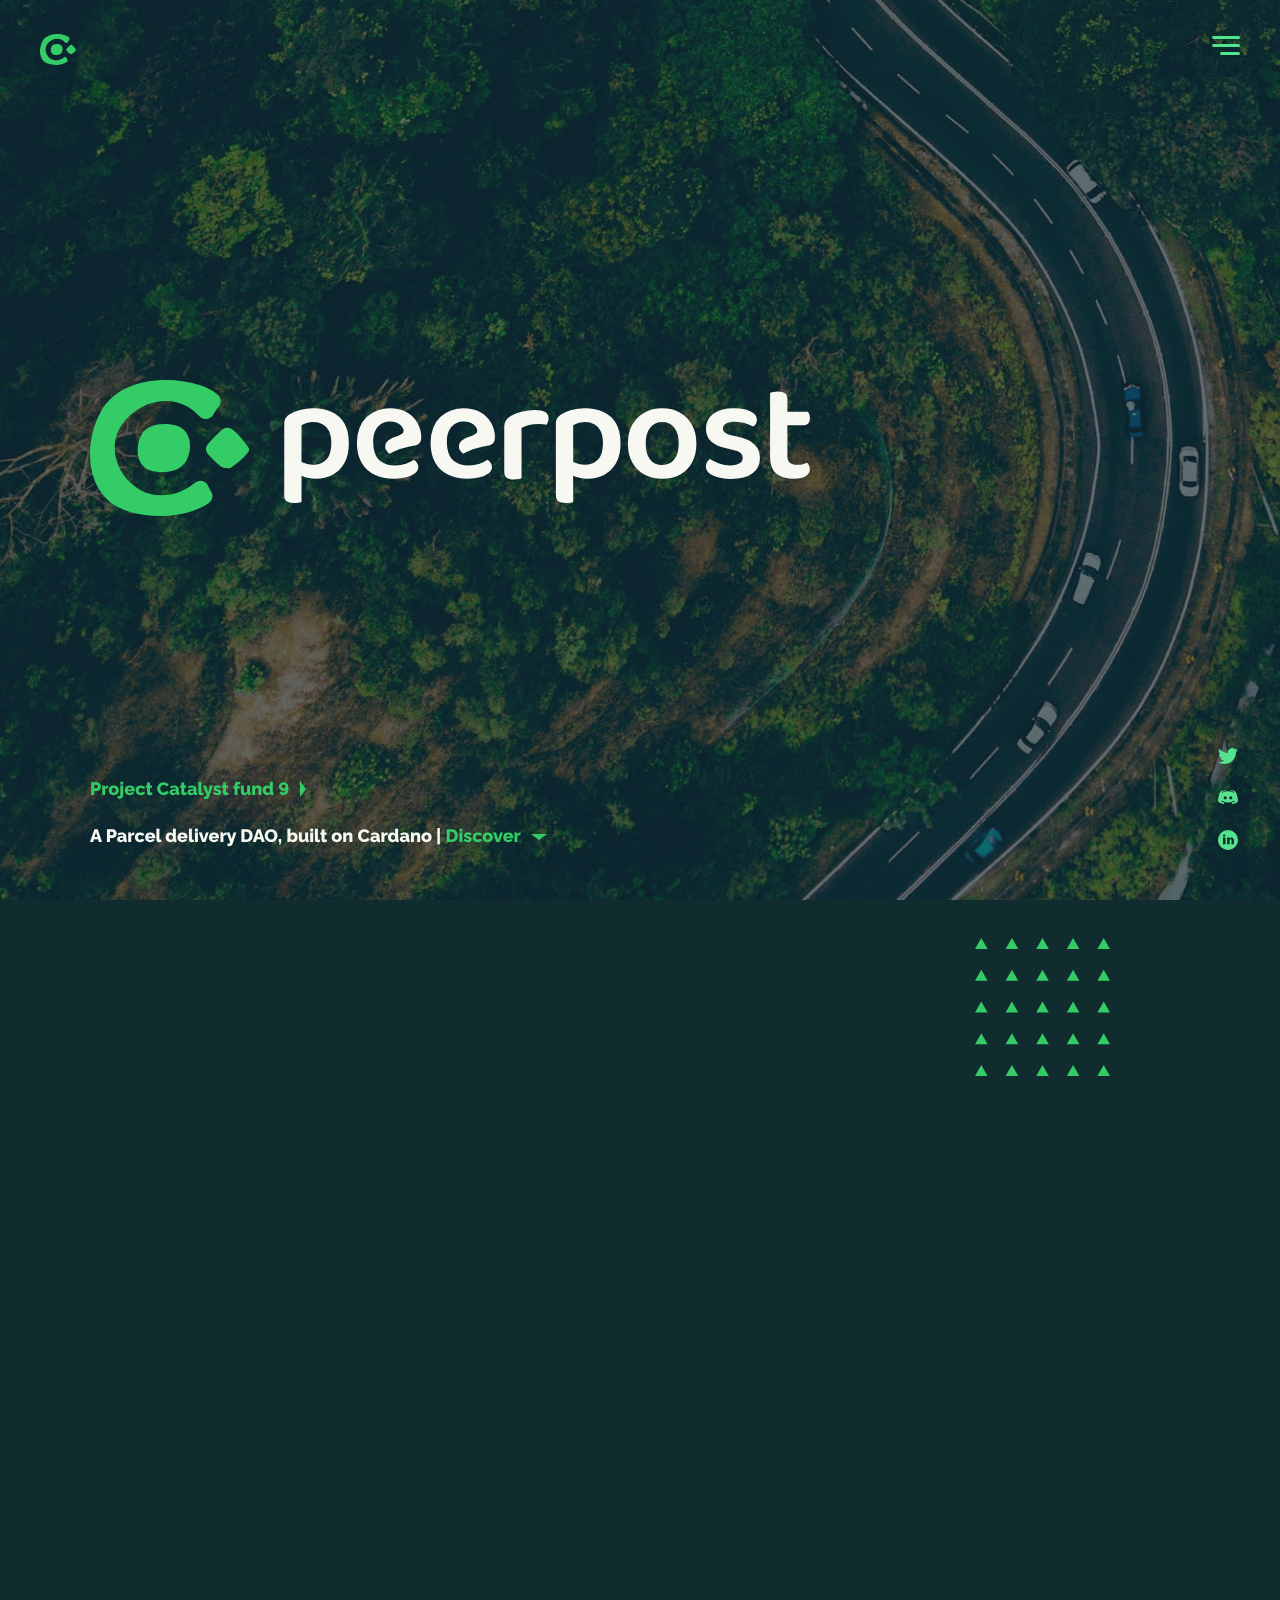
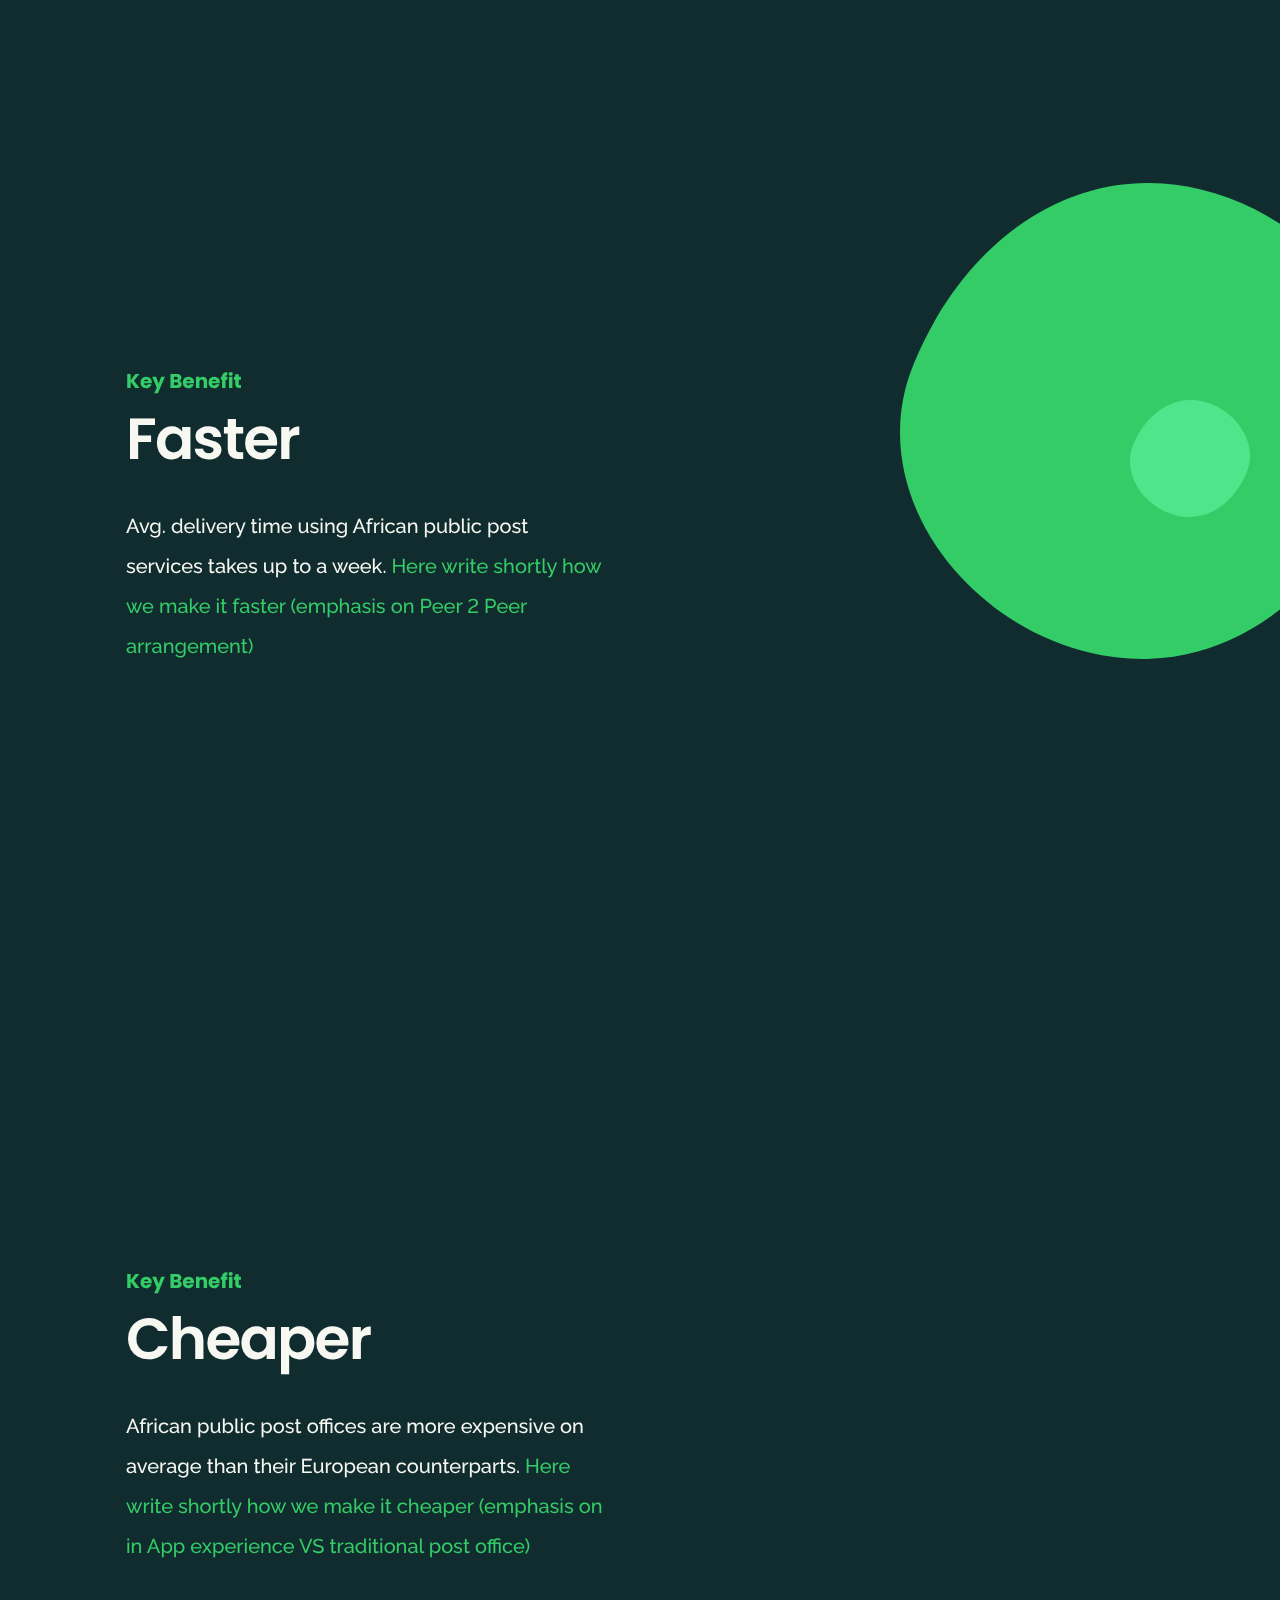
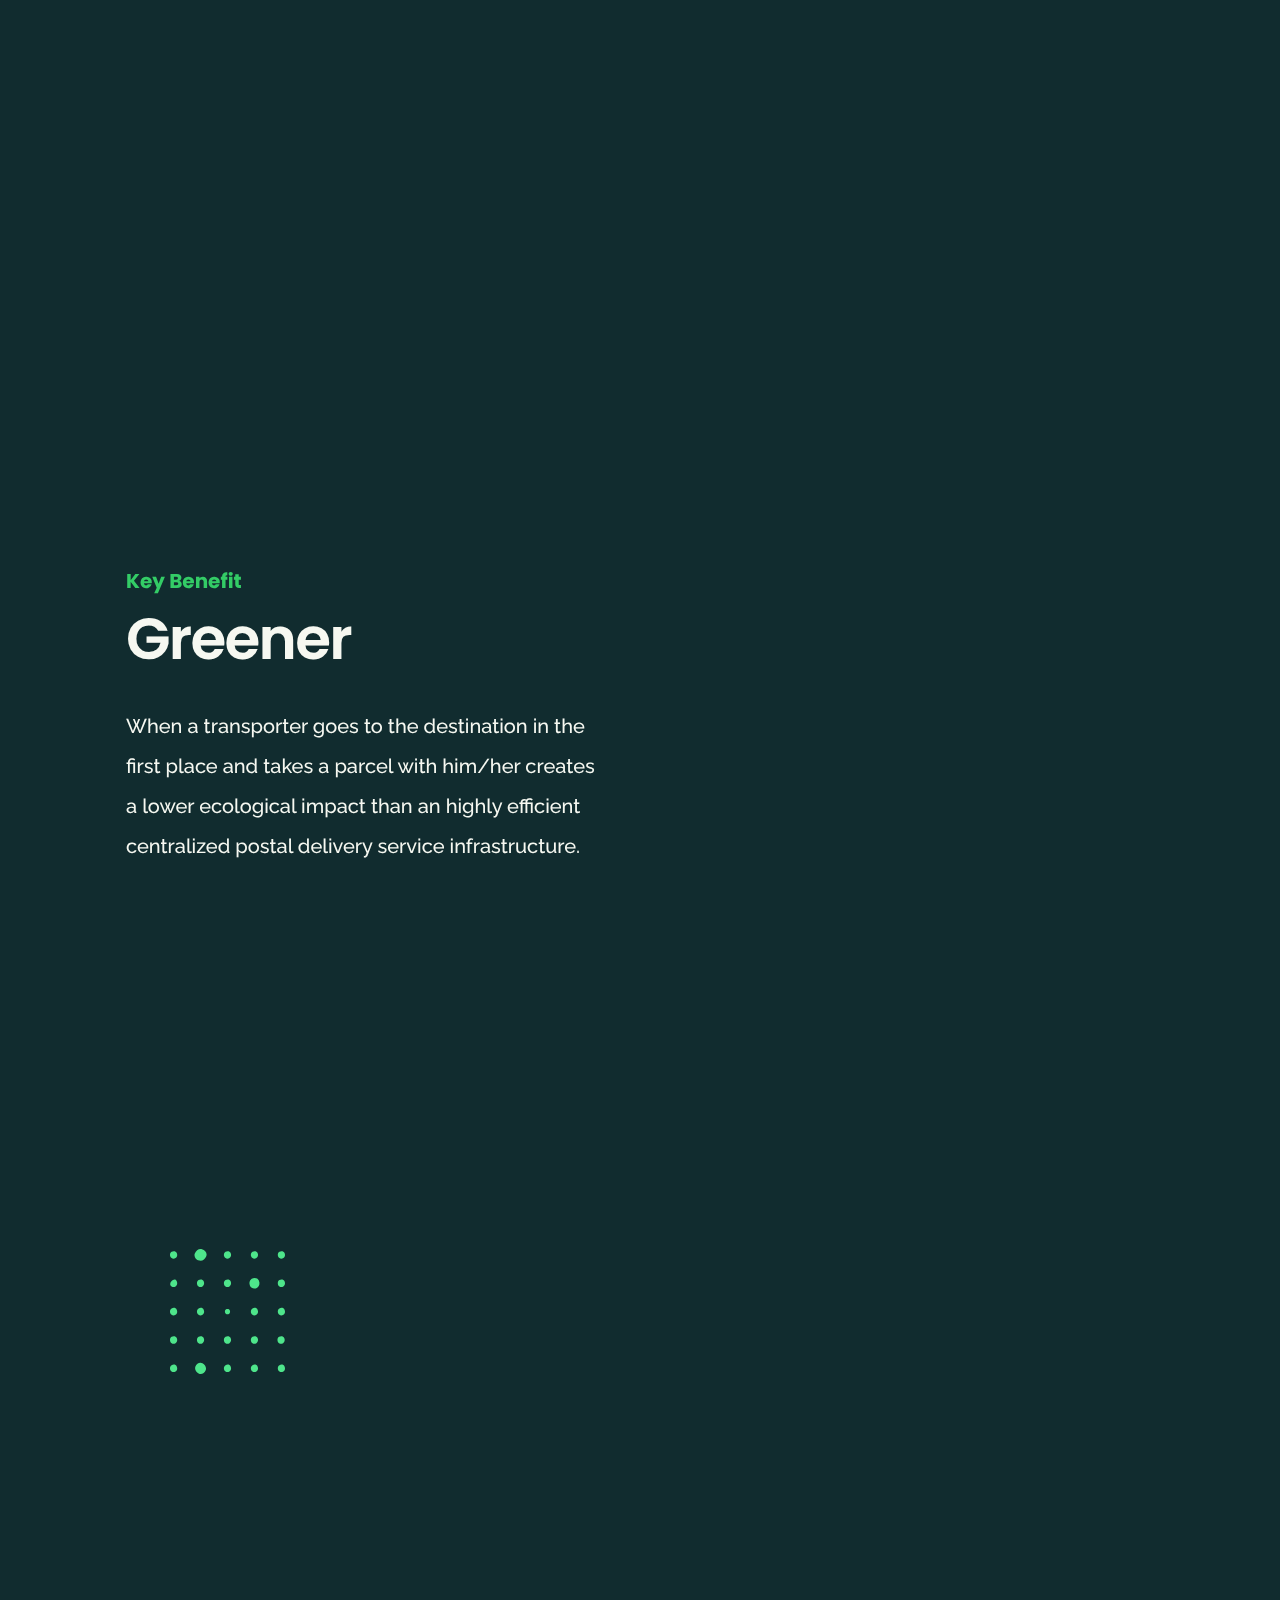
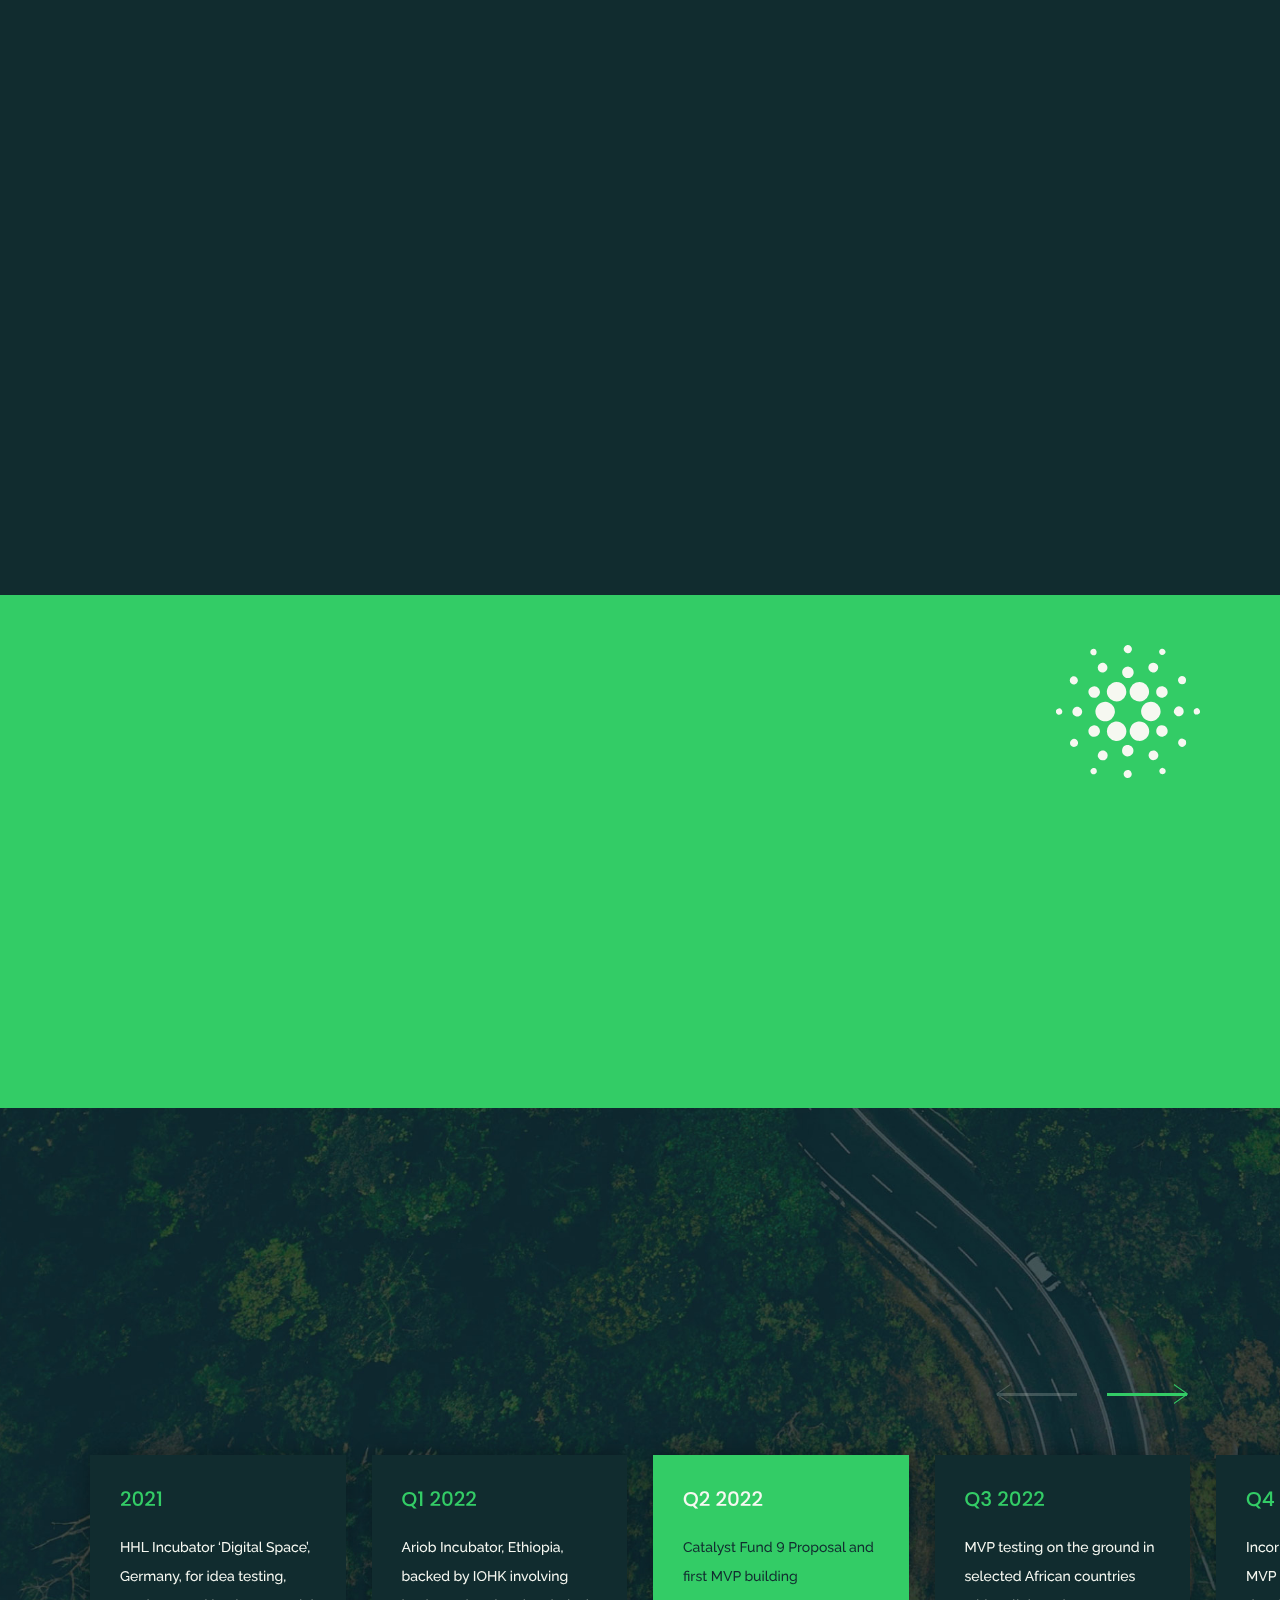
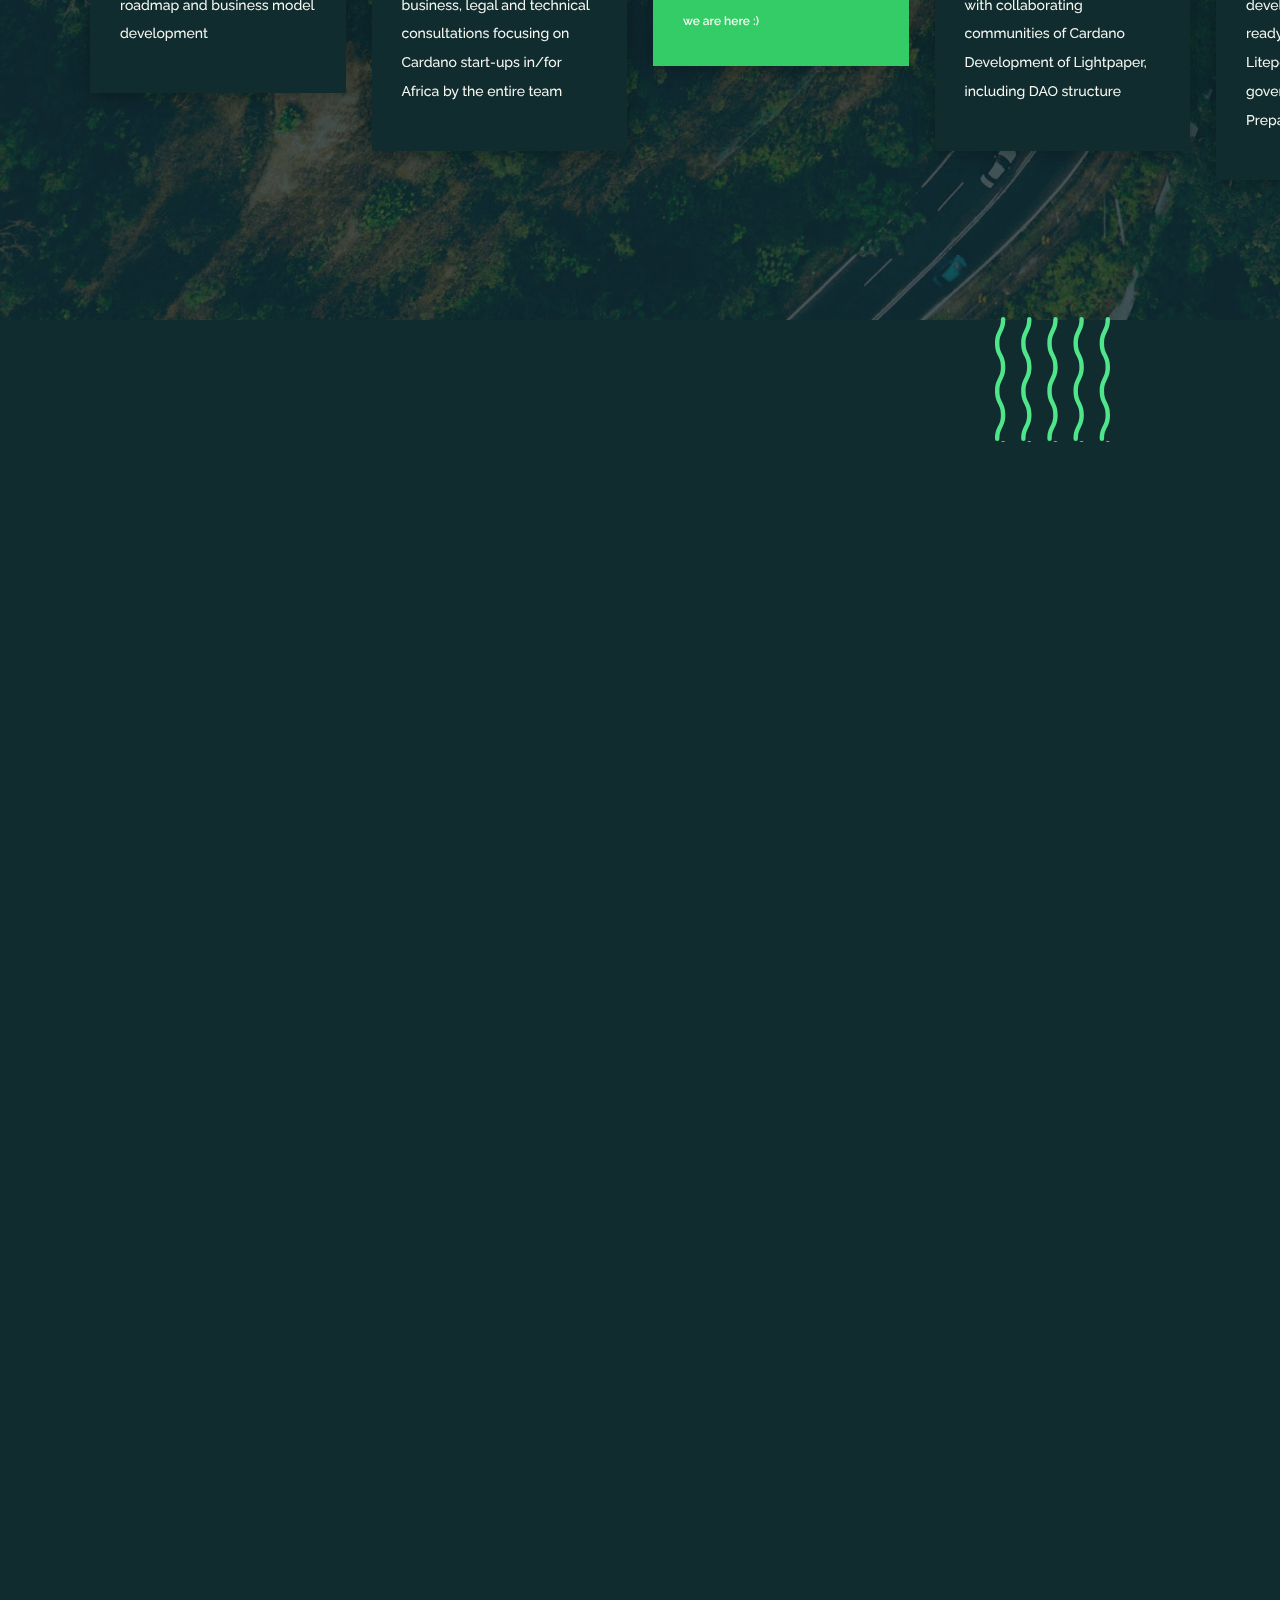
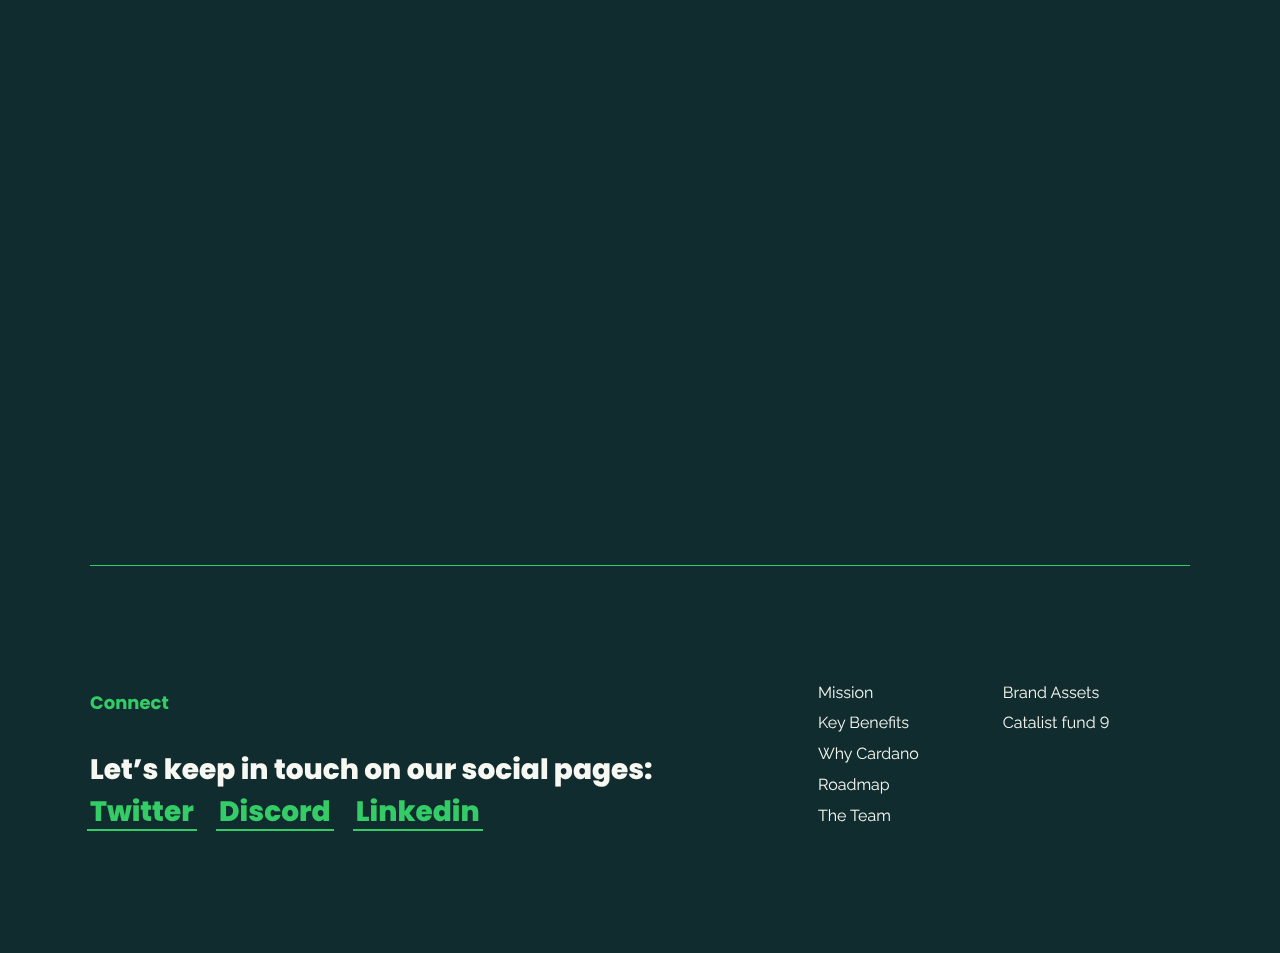
==== commit 3f4dfc92: "Landing ONLY DESKTOP v0.4" ====
--- a/home-dev.html
+++ b/home-dev.html
@@ -42,7 +42,7 @@
 <body>
 
   <!--page loader very basic, waits the load of the header background image and disappears-->
-    <div class="obscurer close">
+    <div class="obscurer">
 
         <div class="vertical-centered-box">
           <div class="contentt">
@@ -281,8 +281,8 @@
     <section id="the-team">
       <div class="workspace">
         <div class="scroll-lines lax" data-lax-translate-y="(vh) 1, (-vh) -200" data-lax-anchor="self"></div>
-        <h2 class="section-titles kambaba animate fade-left">The Team</h2>
-        <p class="very-big-text animate fade-left">Who is <br/><span class="kambaba"> building it?</span></p>
+        <h2 class="section-titles animate fade-left">The Team</h2>
+        <p class="very-big-text animate fade-left">Who is <br/><span class="grassland"> building it?</span></p>
 
         <div class="flex">
           <div class="team-card animate fade-bottom">
--- a/css/style.css
+++ b/css/style.css
@@ -732,18 +732,18 @@
 
 
 #the-team {
-  padding:100px 0px;
-  background:var(--grassland);
+  padding:100px 0px 0px 0px;
+  background:var(--kambaba);
 }
 
 .team-card {
     width: calc(33.33% - 20px);
-    background-color: var(--grassland);
-    box-shadow: 0px 0px 20px rgb(44 110 60 / 32%);
+    background-color: var(--kambaba);
+    box-shadow: 0px 0px 20px rgb(0 0 0 / 32%);
     padding: 30px;
     margin-bottom: 60px;
     position: relative;
-    color:var(--kambaba);
+    color:var(--wagasi);
     height: max-content;
 
   }
@@ -777,7 +777,7 @@
 
 .team-top p {
   font-weight:800;
-  color:var(--wagasi);
+  color:var(--grassland);
 }
 
 .team-bottom p {
@@ -786,7 +786,7 @@
 }
 
 .team-bottom a {
-  color:var(--wagasi);
+  color:var(--grassland);
 }
 
 .team-card .wave {
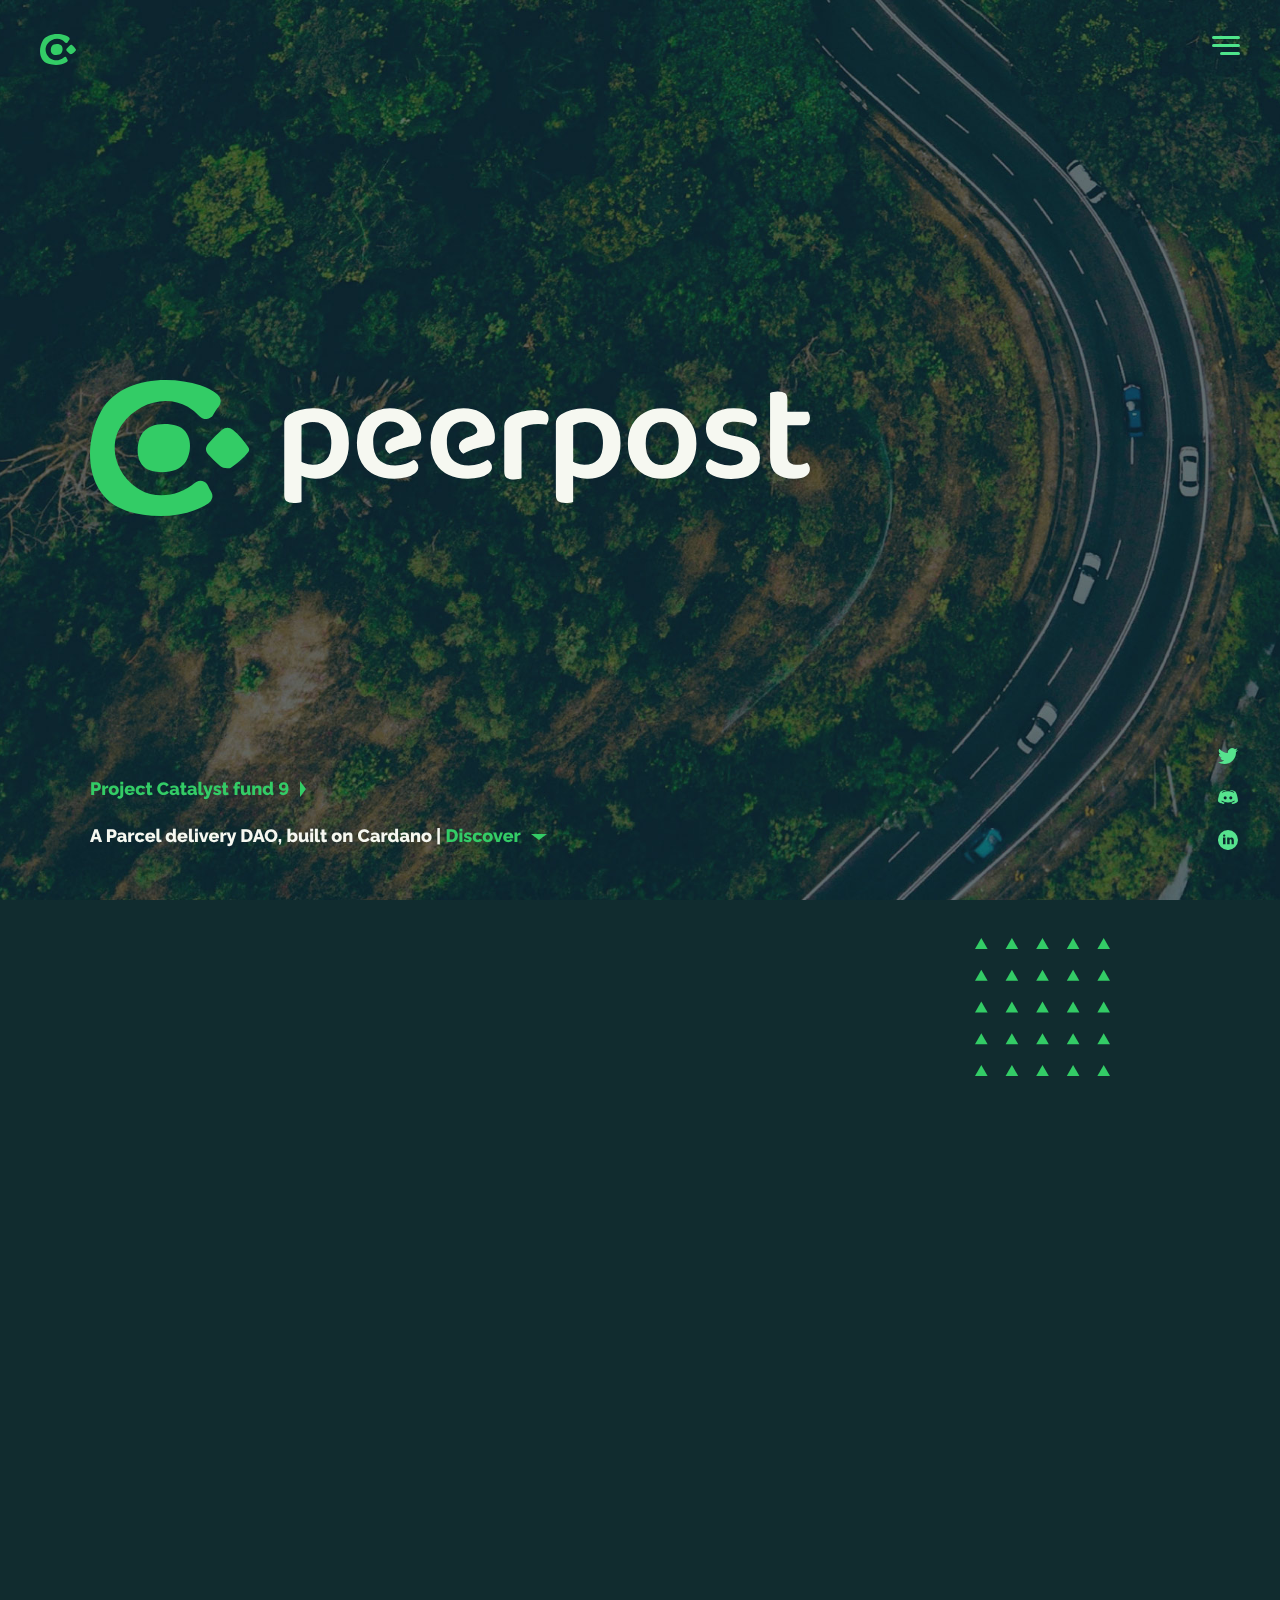
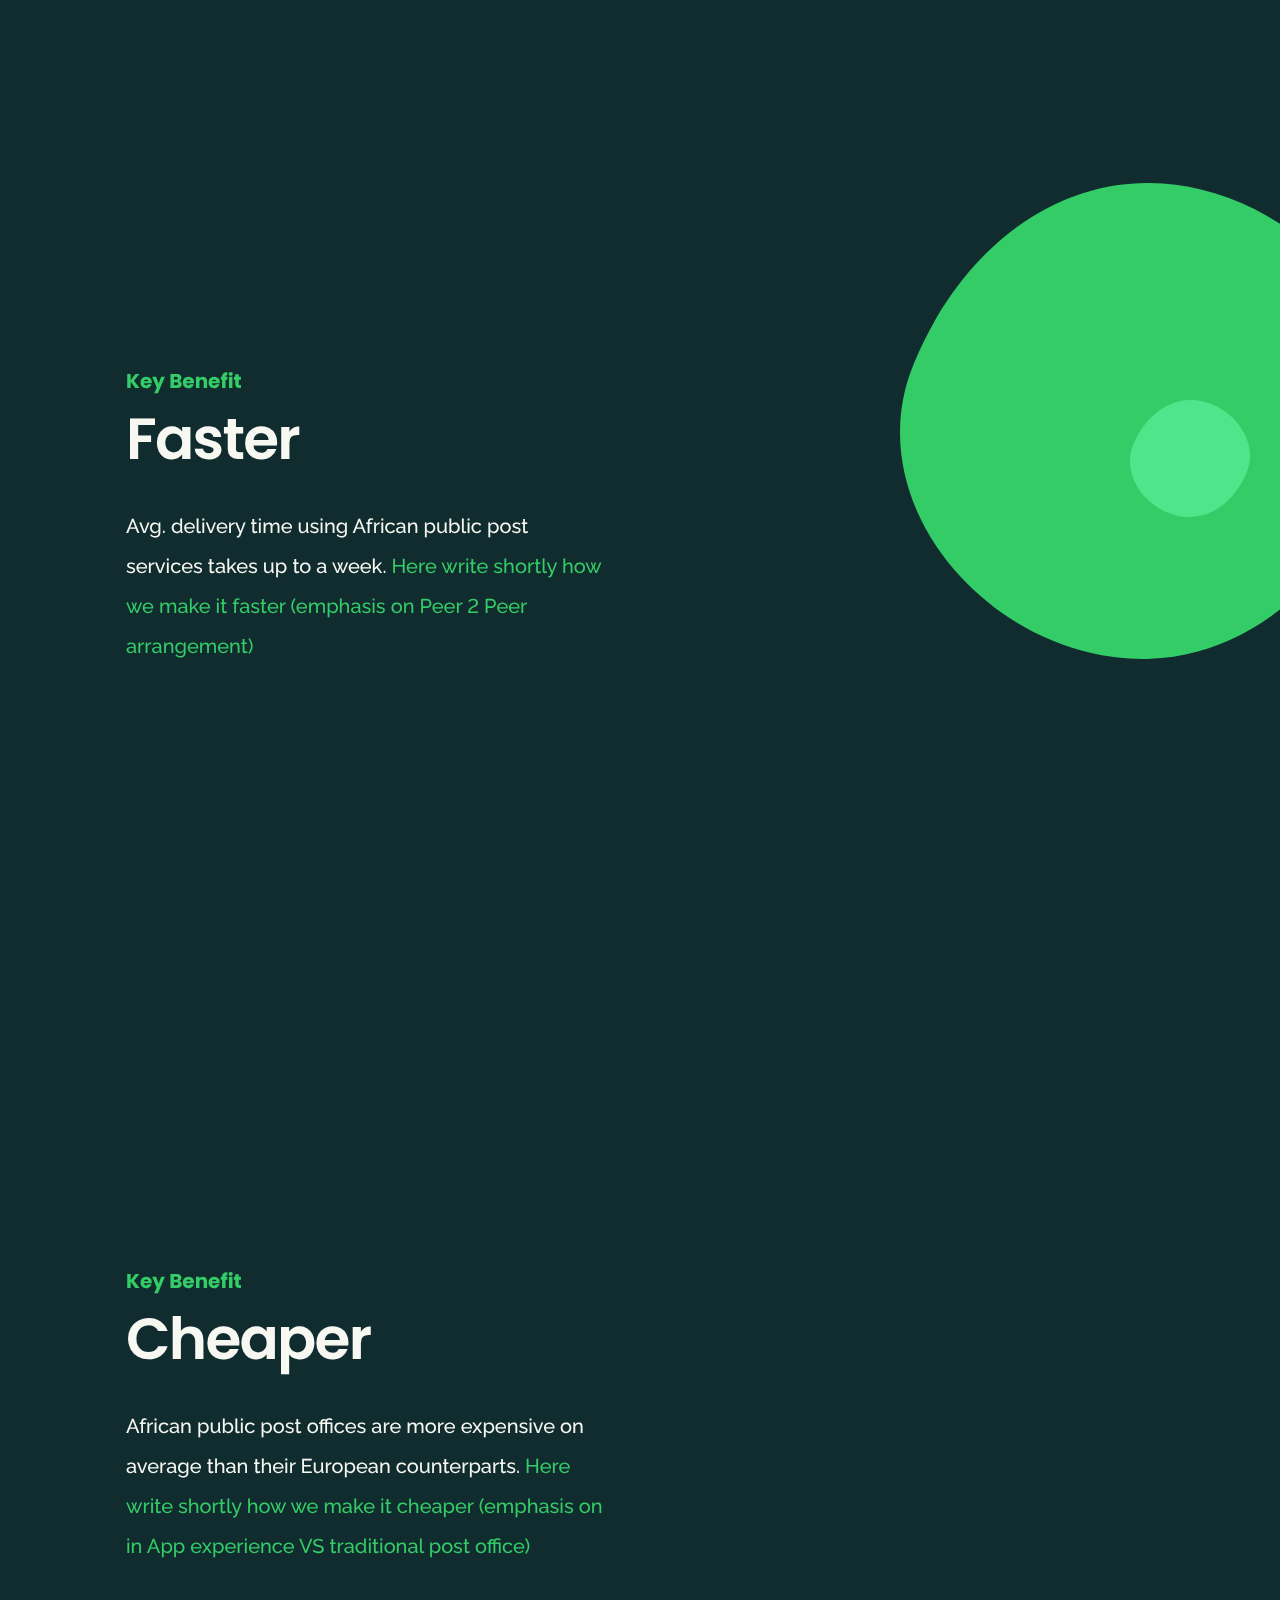
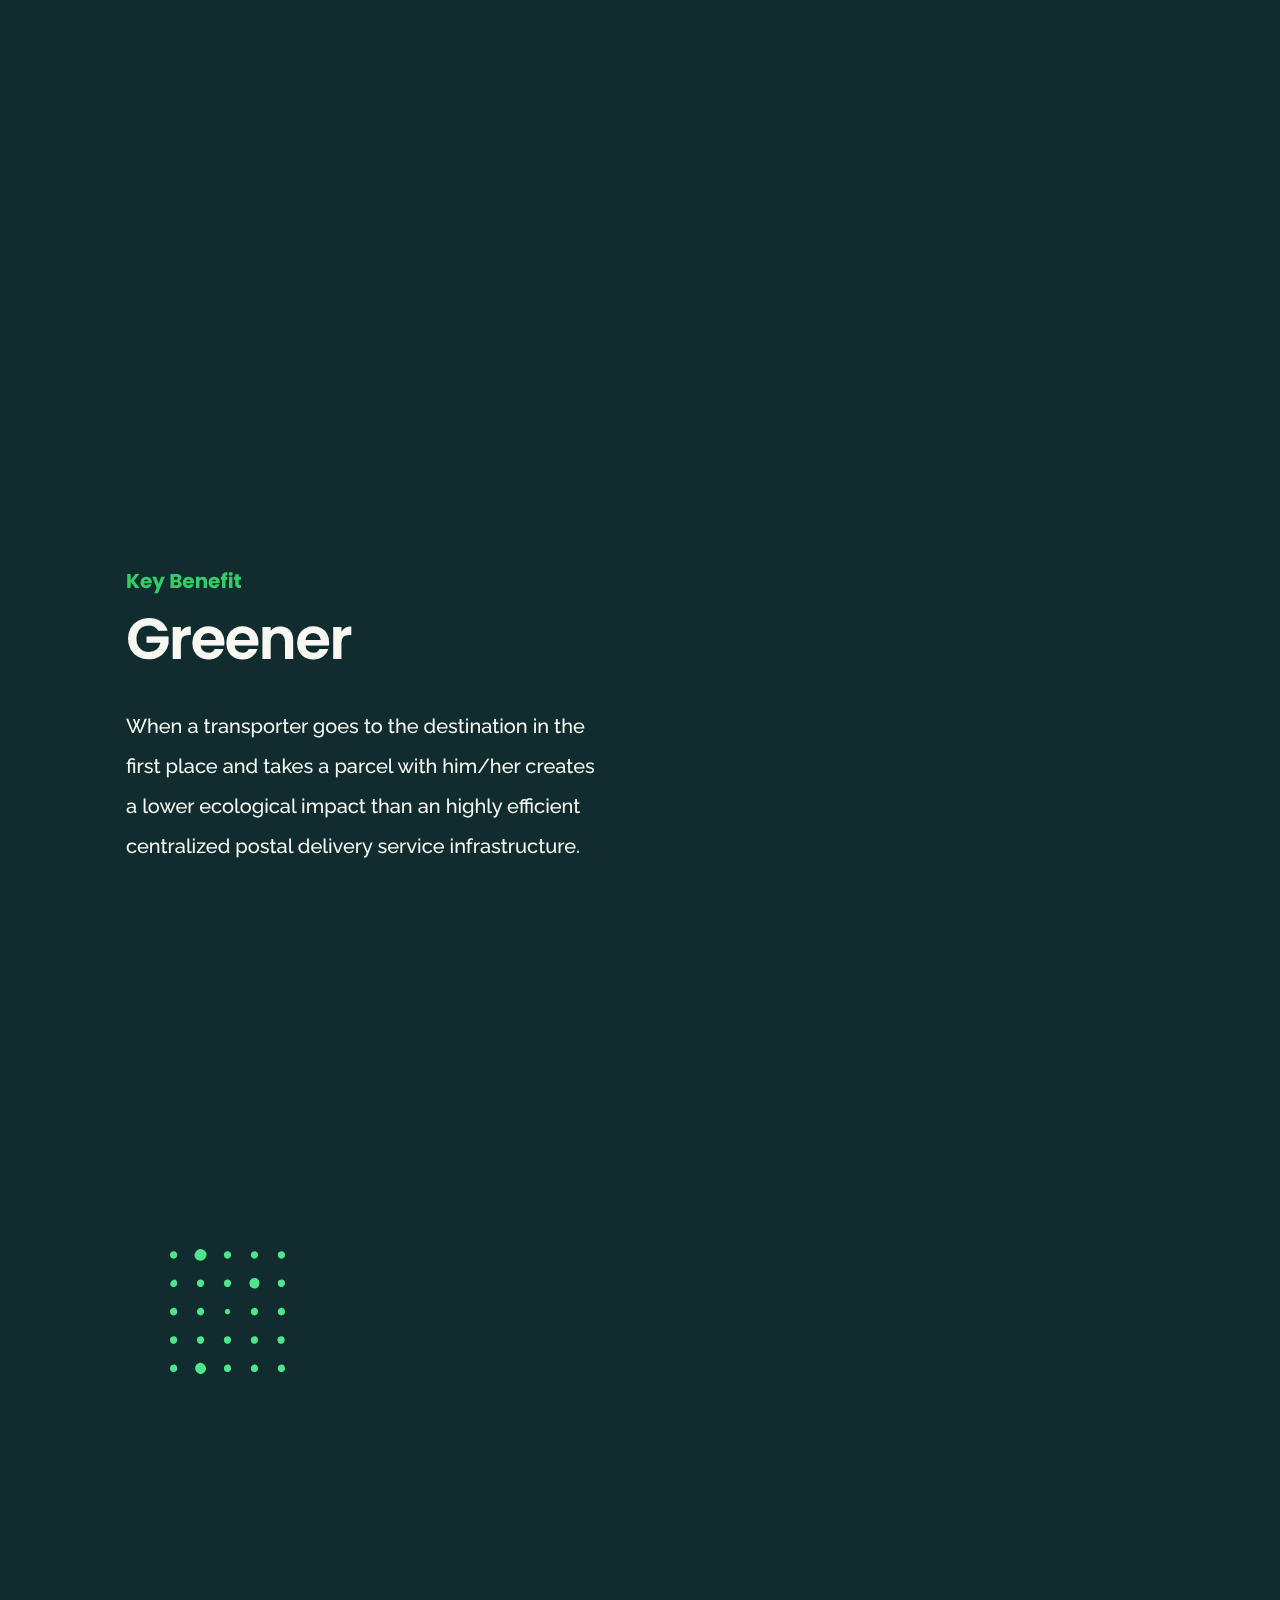
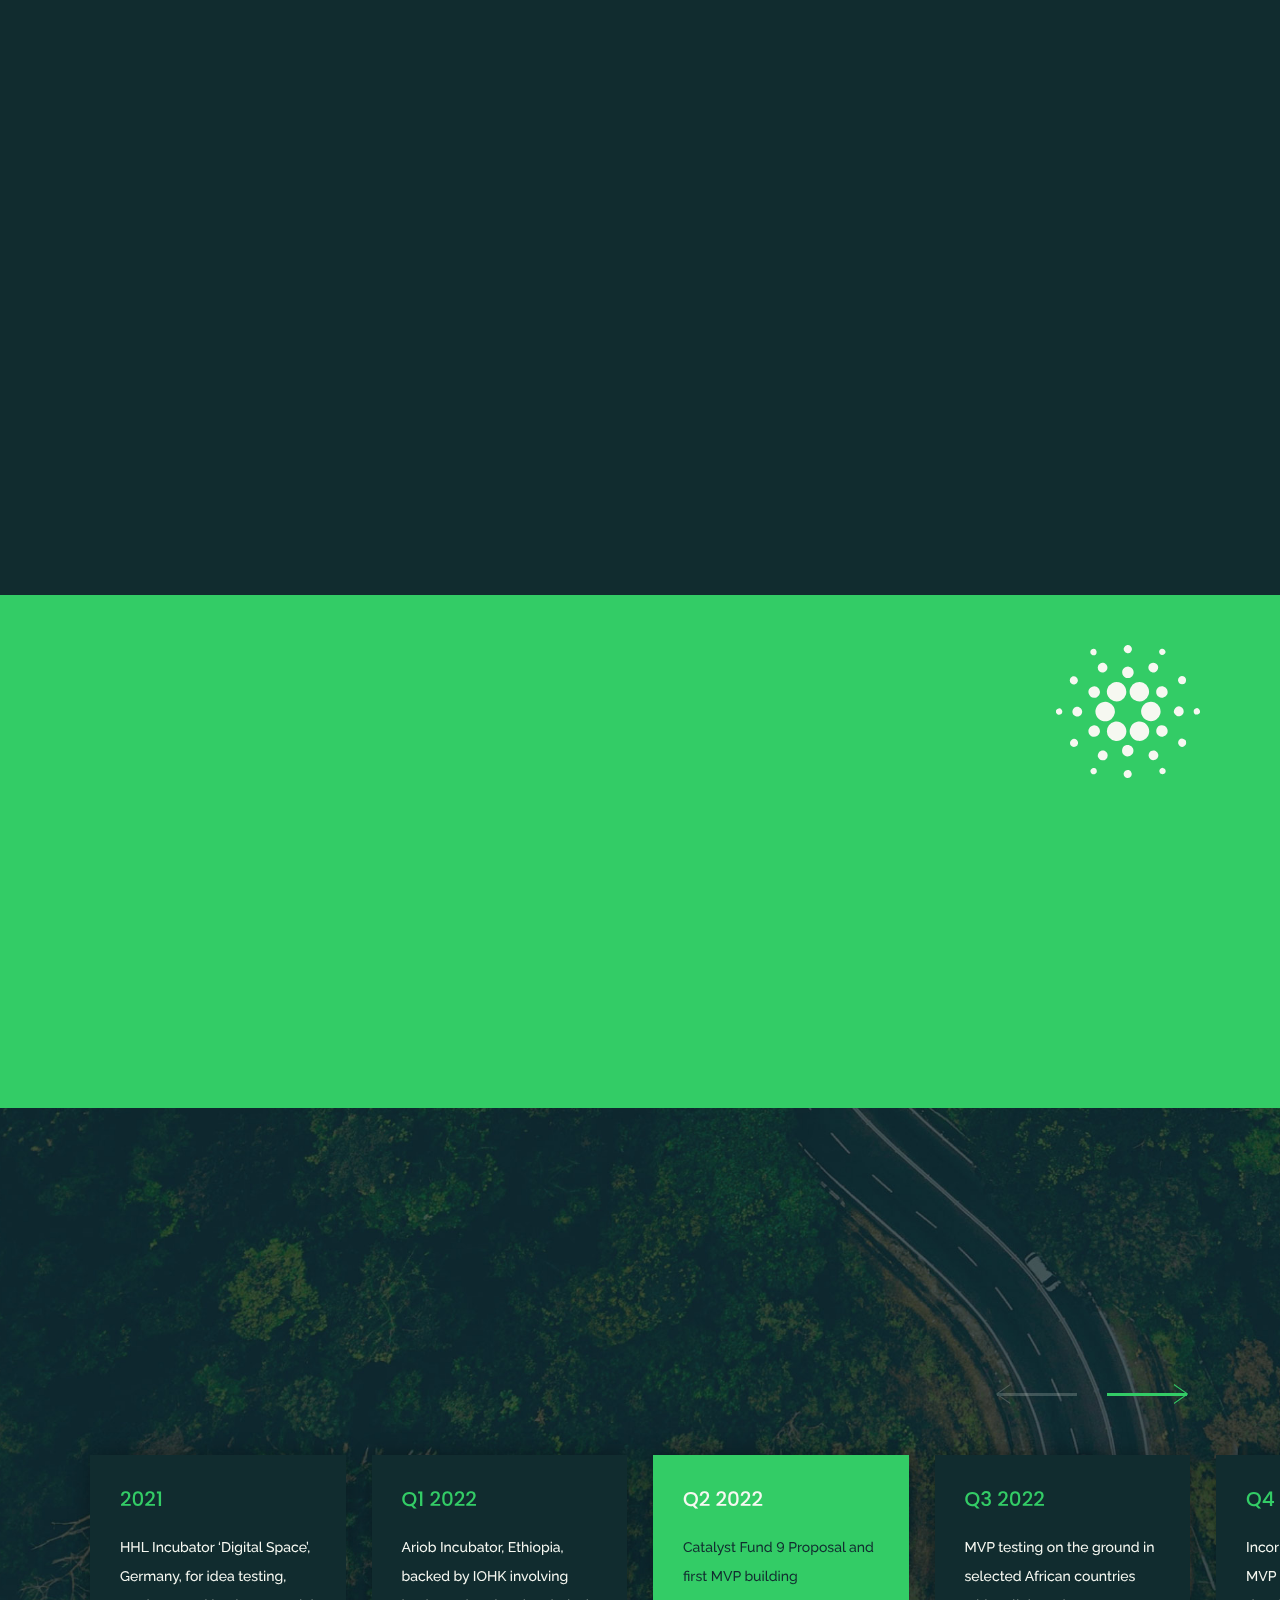
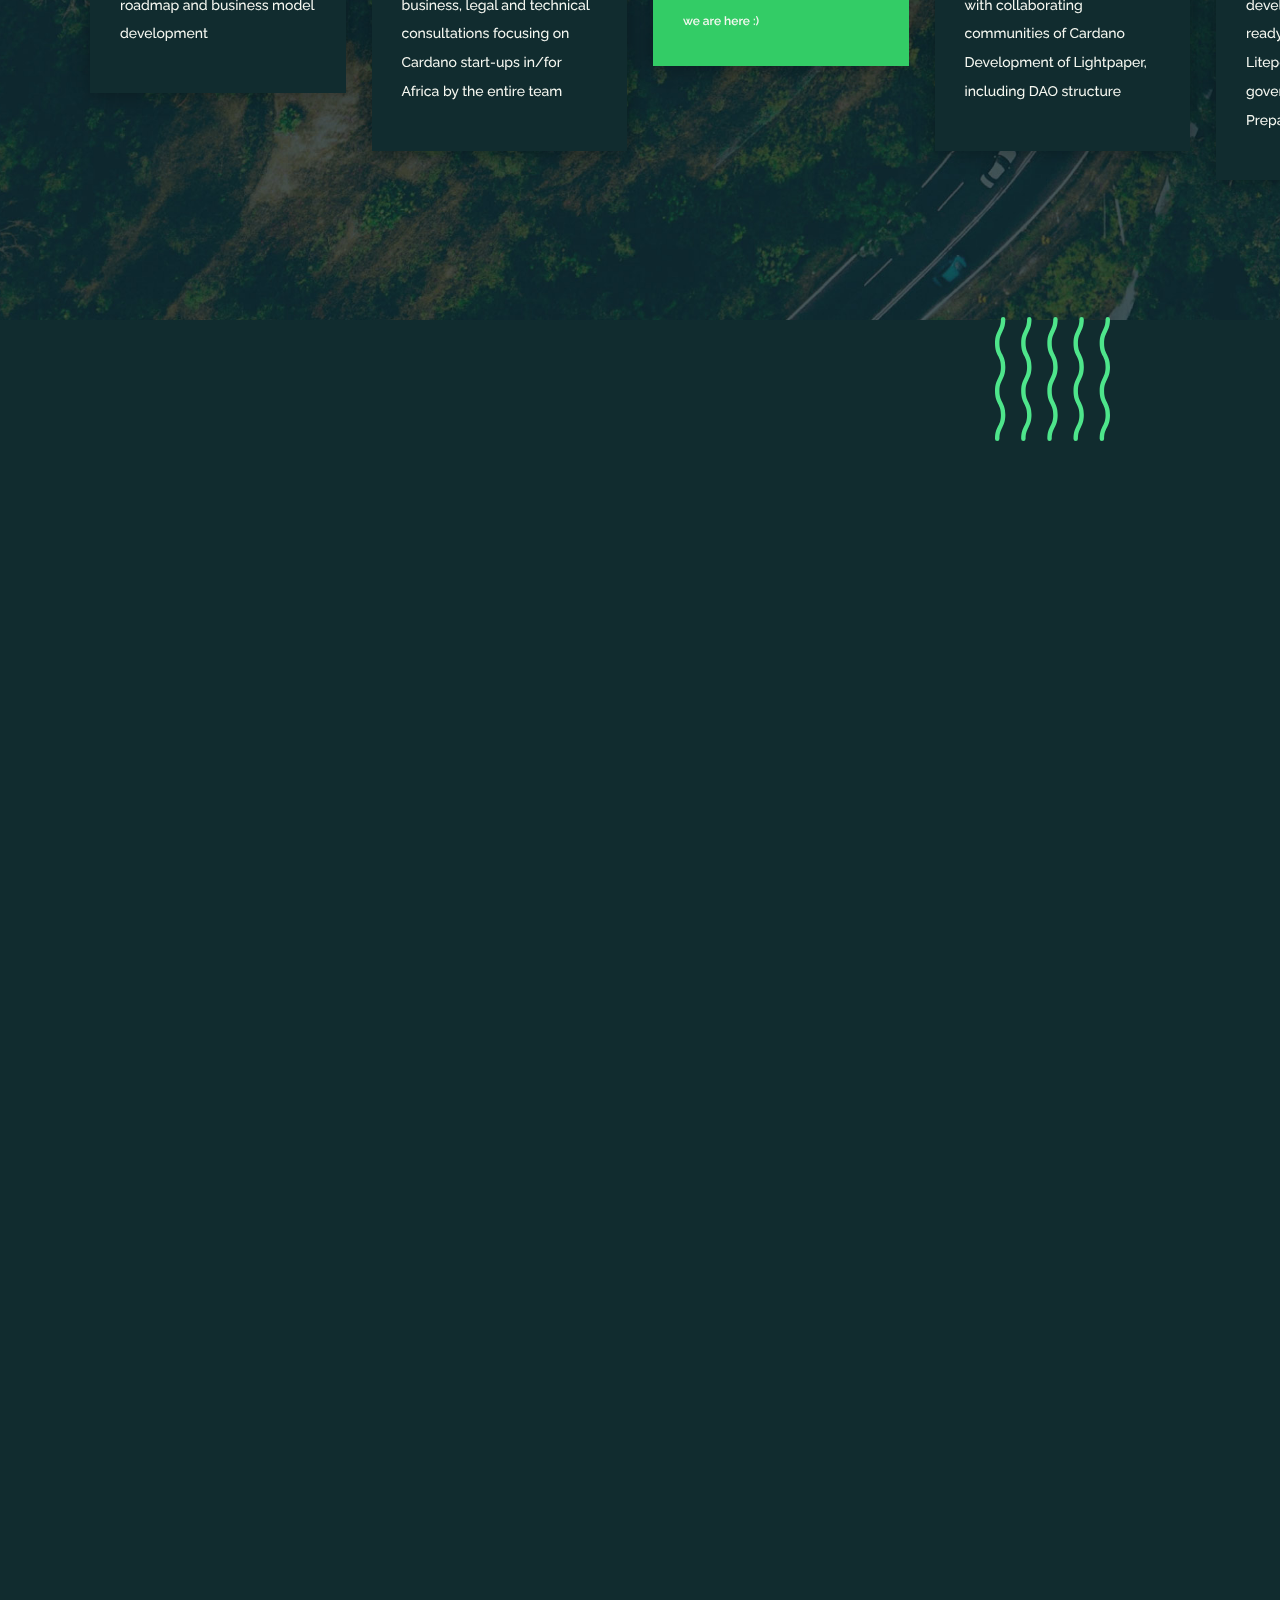
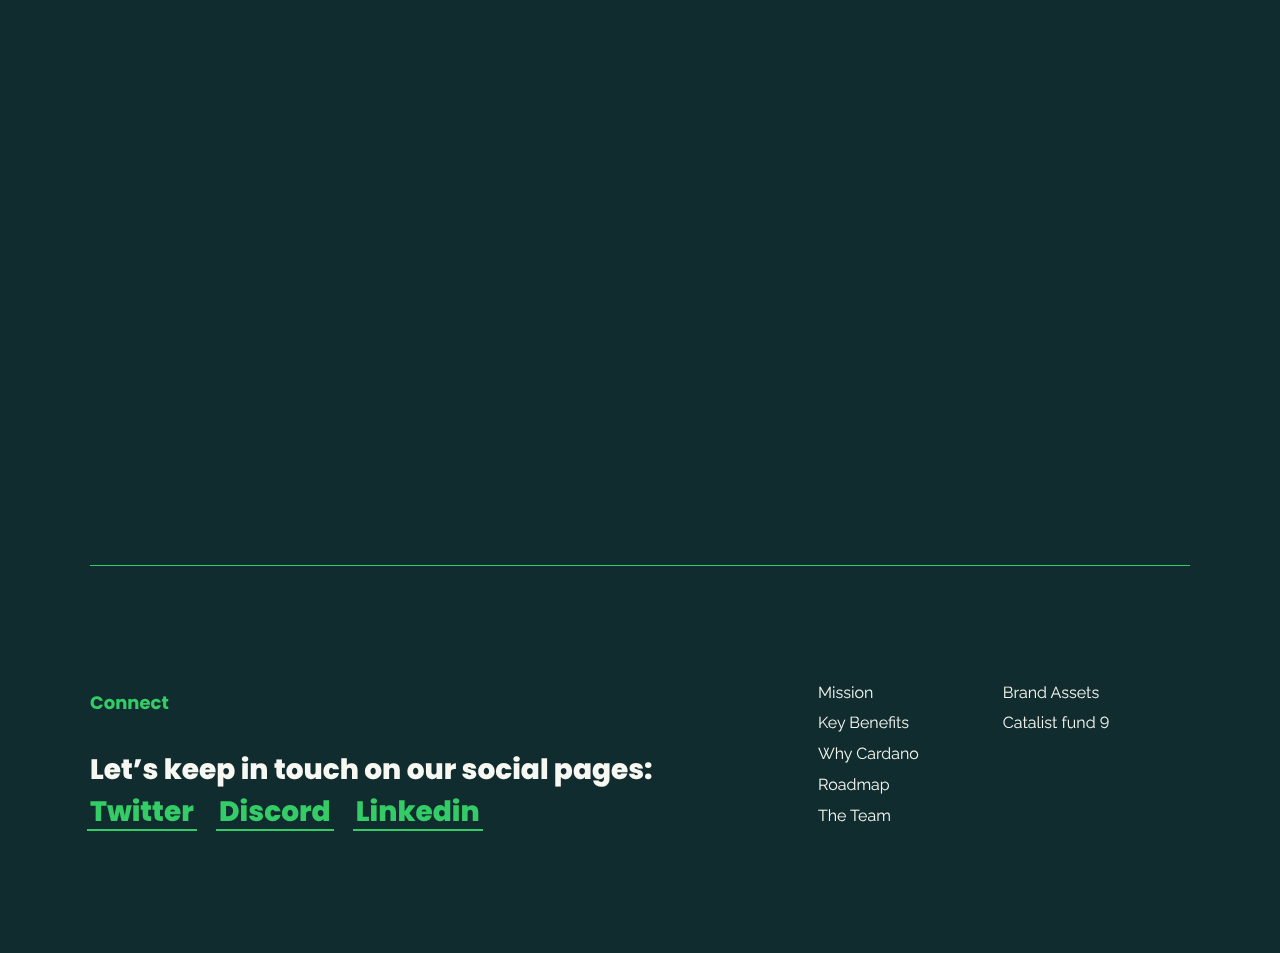
==== commit 3badd8c8: "landing ONLY DESKTOP v0.5" ====
--- a/home-dev.html
+++ b/home-dev.html
@@ -289,7 +289,7 @@
             <div class="wave"><img src="img/svg/lines.svg"/></div>
             <div class="team-top">
               <div> <img src="img/svg/round-small.svg"/> </div>
-              <div> <h4 class="kambaba">Jeremias Kräme</h4> <p>Management</p> </div>
+              <div> <h4 class="grassland">Jeremias Kräme</h4> <p>Management</p> </div>
             </div>
             <div class="team-bottom">
               <p>Academic background in economics & law and blockchain & entrepreneurship. Professional experience in int. development cooperation at private and public institutions. Completed two startup incubator programs.</p>
@@ -301,7 +301,7 @@
             <div class="wave"><img src="img/svg/lines.svg"/></div>
             <div class="team-top">
               <div> <img src="img/team/piyush.jpg"/> </div>
-              <div> <h4 class="kambaba">Piyush Thapa</h4> <p>Backend Dev</p> </div>
+              <div> <h4 class="grassland">Piyush Thapa</h4> <p>Backend Dev</p> </div>
             </div>
             <div class="team-bottom">
               <p>A backend developer with 6+ year experience, who joined Plutus Pioneer Programme #1 & recently finished Cardano professional course at Emurgo.
@@ -314,7 +314,7 @@
             <div class="wave"><img src="img/svg/lines.svg"/></div>
             <div class="team-top">
               <div> <img src="img/team/luigi.jpg"/> </div>
-              <div> <h4 class="kambaba">Luigi Carlini</h4> <p>Design, WebDev, UX UI</p> </div>
+              <div> <h4 class="grassland">Luigi Carlini</h4> <p>Design, WebDev, UX UI</p> </div>
             </div>
             <div class="team-bottom">
               <p>Hi! I’m an Art Director and designer,  highly fascinated by the world of coding. At the same time I am a web developer, highly fascinated by the world of design…
@@ -328,7 +328,7 @@
             <div class="wave"><img src="img/svg/lines.svg"/></div>
             <div class="team-top">
               <div> <img src="img/team/omar.jpg"/> </div>
-              <div> <h4 class="kambaba">Omar Mefire</h4> <p>Backend Dev</p> </div>
+              <div> <h4 class="grassland">Omar Mefire</h4> <p>Backend Dev</p> </div>
             </div>
             <div class="team-bottom">
               <p>Missing short text here.</p>
@@ -340,7 +340,7 @@
             <div class="wave"><img src="img/svg/lines.svg"/></div>
             <div class="team-top">
               <div> <img src="img/team/nat.jpg"/> </div>
-              <div> <h4 class="kambaba"> Nathaniel Boahen</h4> <p>Frontend Dev</p> </div>
+              <div> <h4 class="grassland"> Nathaniel Boahen</h4> <p>Frontend Dev</p> </div>
             </div>
             <div class="team-bottom">
               <p>I am a computer scientist by training, and have been working as a software engineer since 2010. I am currently focused on incorporating blockchain, machine learning, and process automation into building impactful solutions.</p>
@@ -352,7 +352,7 @@
             <div class="wave"><img src="img/svg/lines.svg"/></div>
             <div class="team-top">
               <div> <img src="img/team/aayush.jpg"/> </div>
-              <div> <h4 class="kambaba">Aayush Tapa</h4> <p>Frontend Dev</p> </div>
+              <div> <h4 class="grassland">Aayush Tapa</h4> <p>Frontend Dev</p> </div>
             </div>
             <div class="team-bottom">
               <p>A full stack developer with 4+ years of experience in development of web app (React, Svelte), mobile (React Native, Flutter, Swift) and Rust (backend).</p>
--- a/css/style.css
+++ b/css/style.css
@@ -777,7 +777,7 @@
 
 .team-top p {
   font-weight:800;
-  color:var(--grassland);
+  color:var(--wagasi);
 }
 
 .team-bottom p {
@@ -1068,7 +1068,9 @@
   right:80px;
   width:135px;
   height:138px;
-  background:url('../img/svg/trianguls-green.svg')
+  background:url('../img/svg/trianguls-green.svg');
+  background-repeat: no-repeat;
+  z-index:10;
 }
 
 
@@ -1079,6 +1081,7 @@
   width:115px;
   height:125px;
   background:url('../img/svg/dots.svg');
+  background-repeat: no-repeat;
   z-index:10;
 }
 
@@ -1089,5 +1092,6 @@
   width:115px;
   height:125px;
   background:url('../img/svg/lines.svg');
+  background-repeat: no-repeat;
   z-index:10;
 }
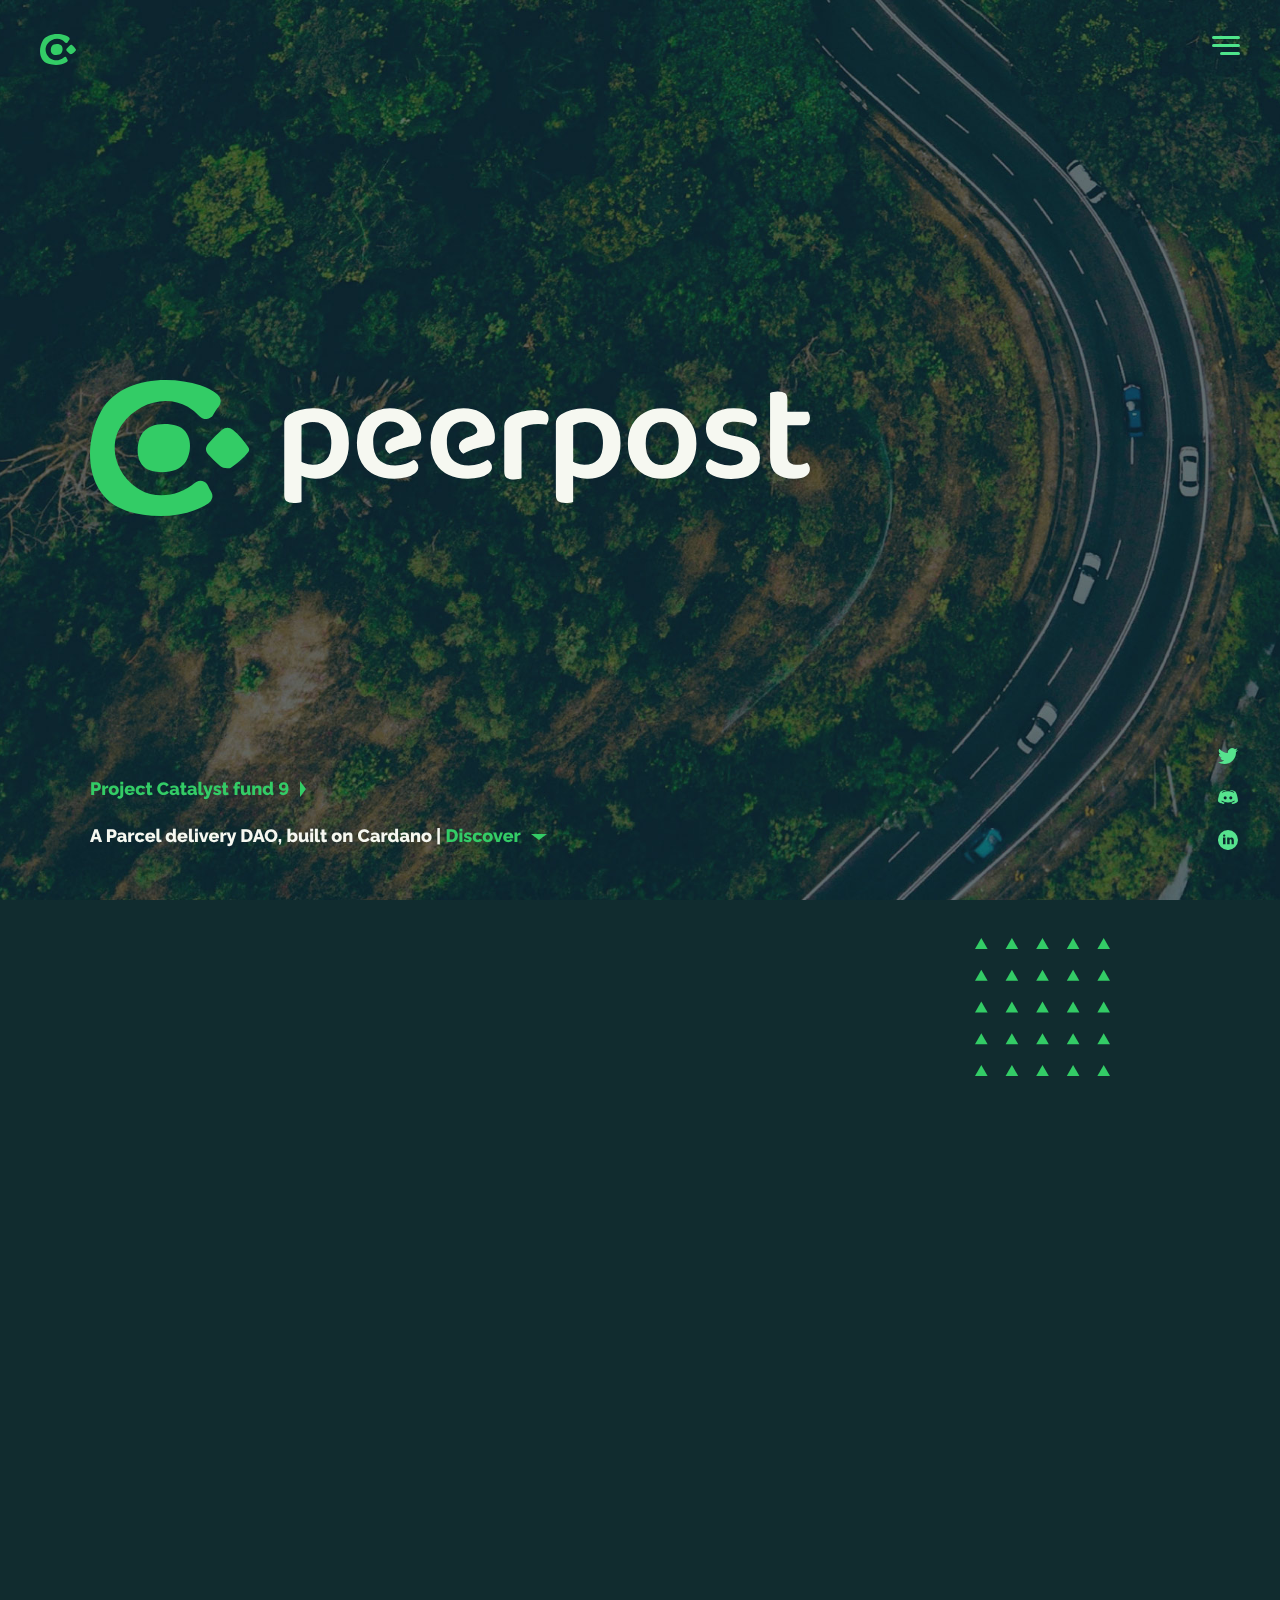
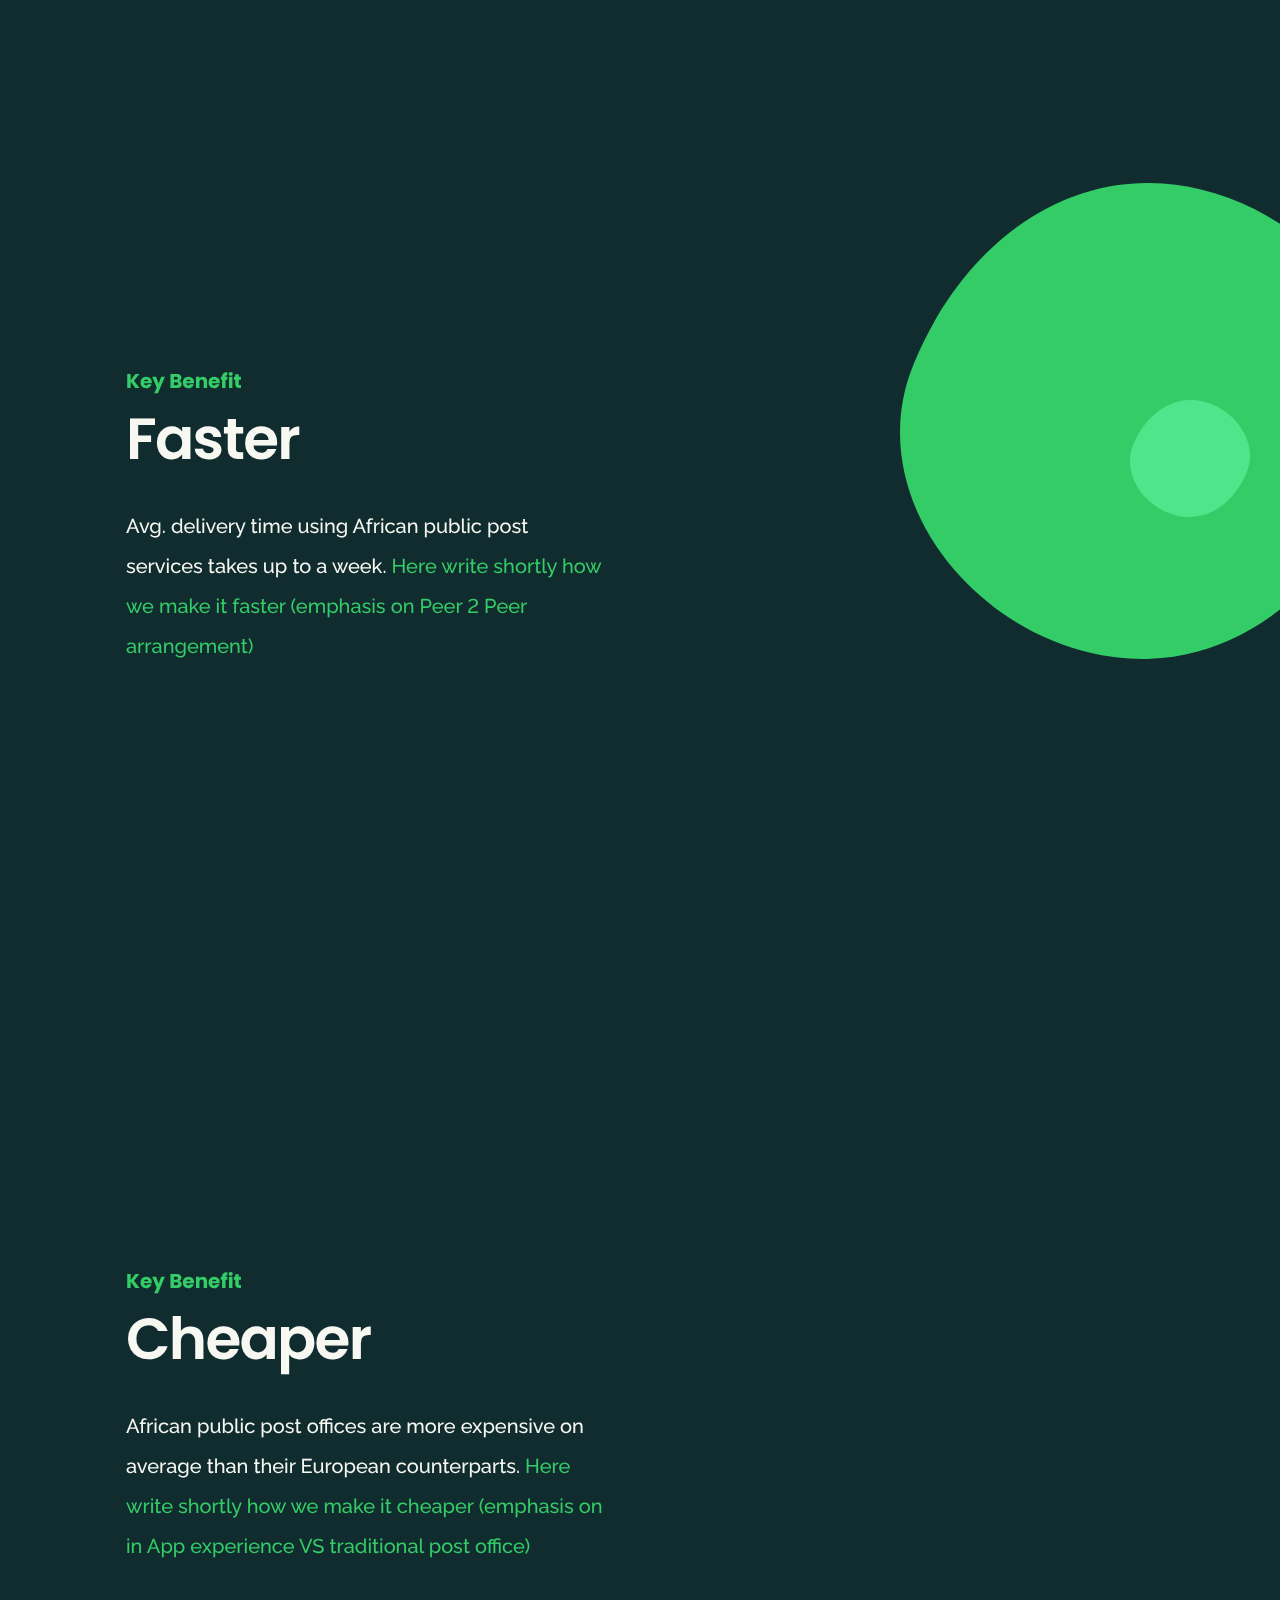
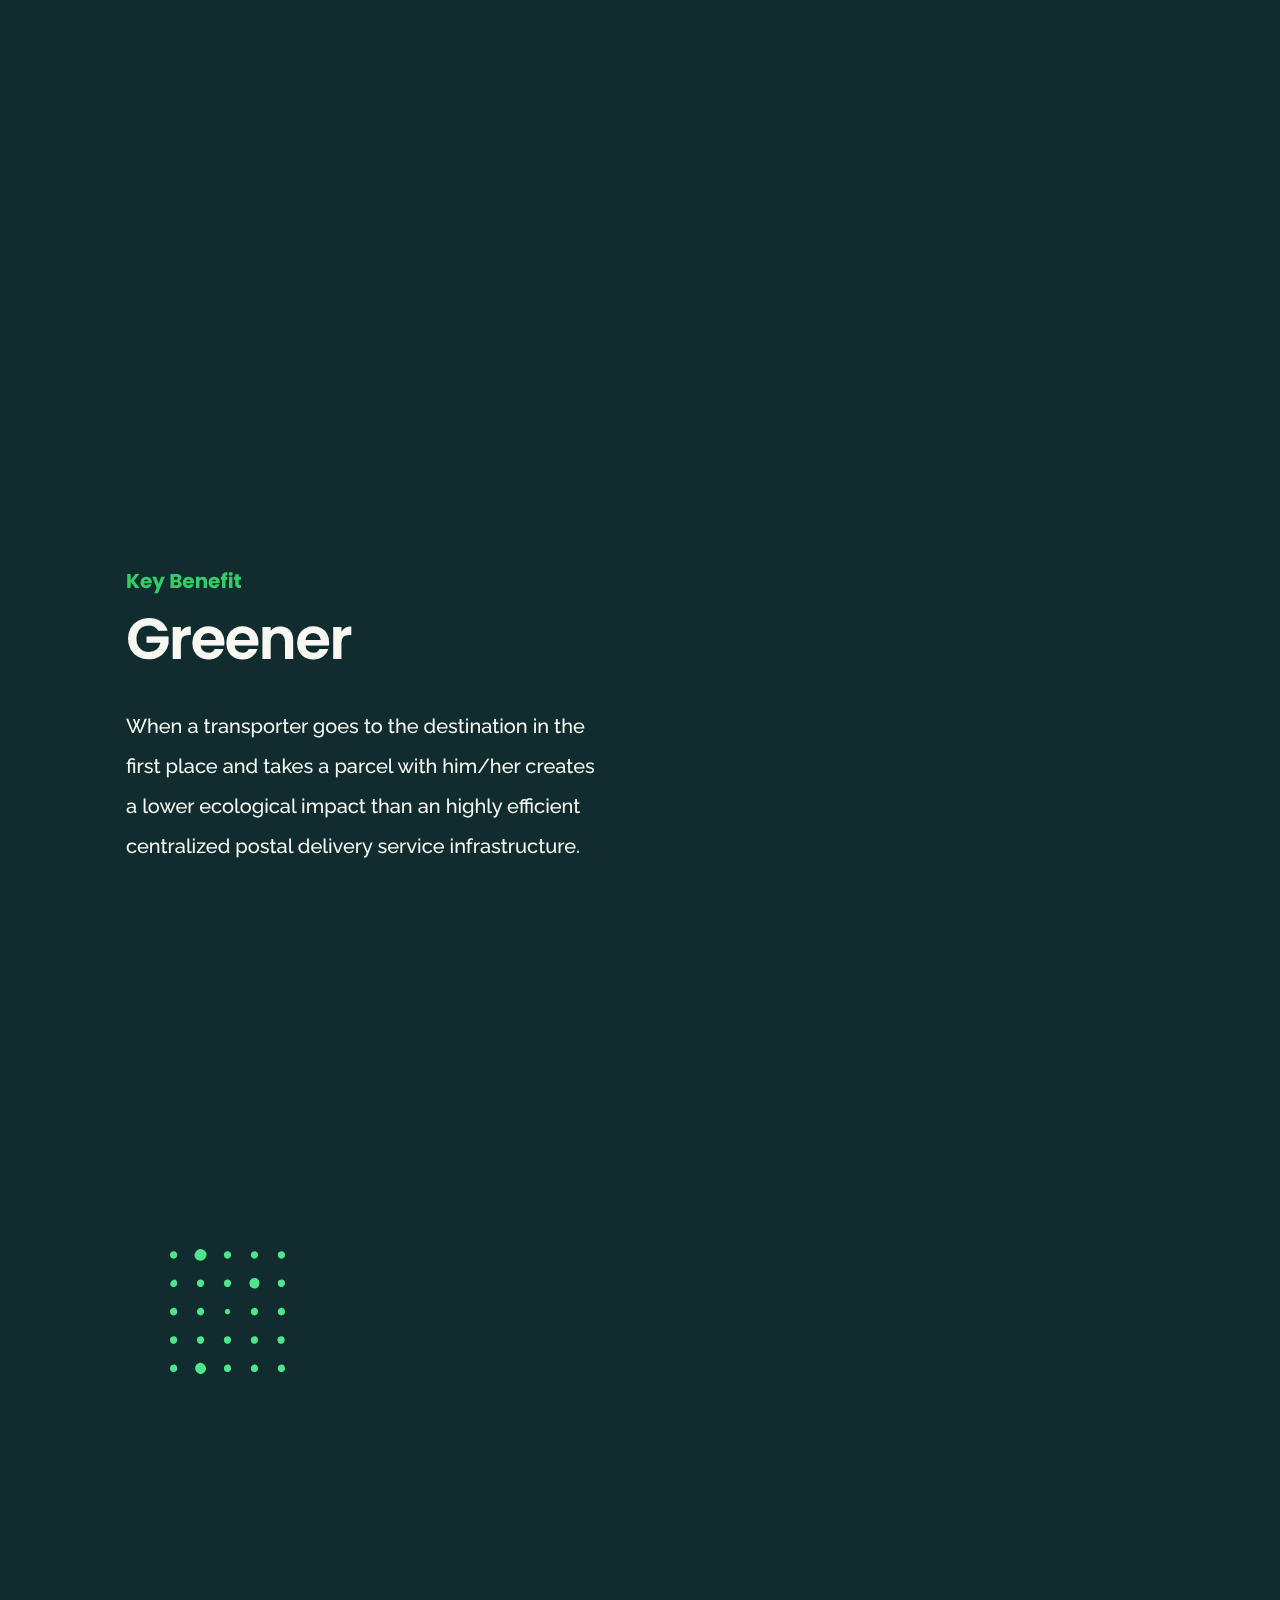
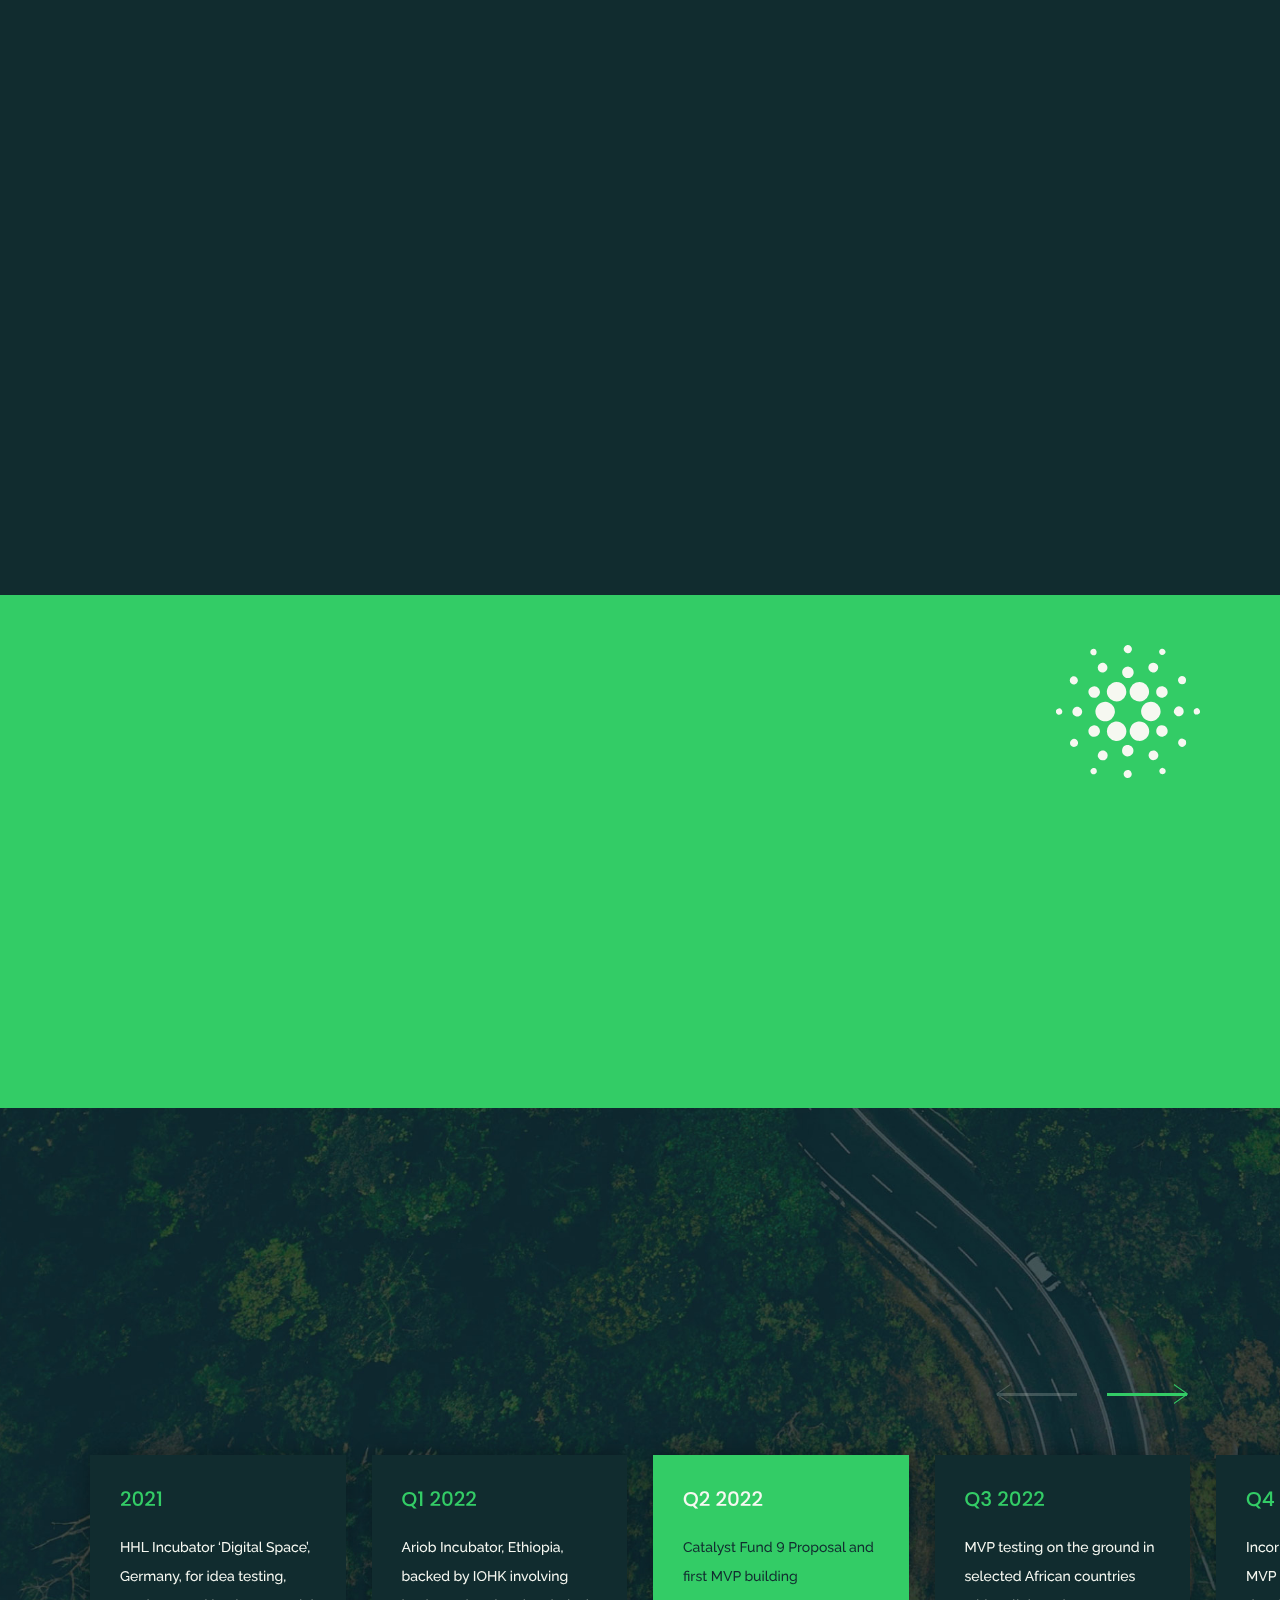
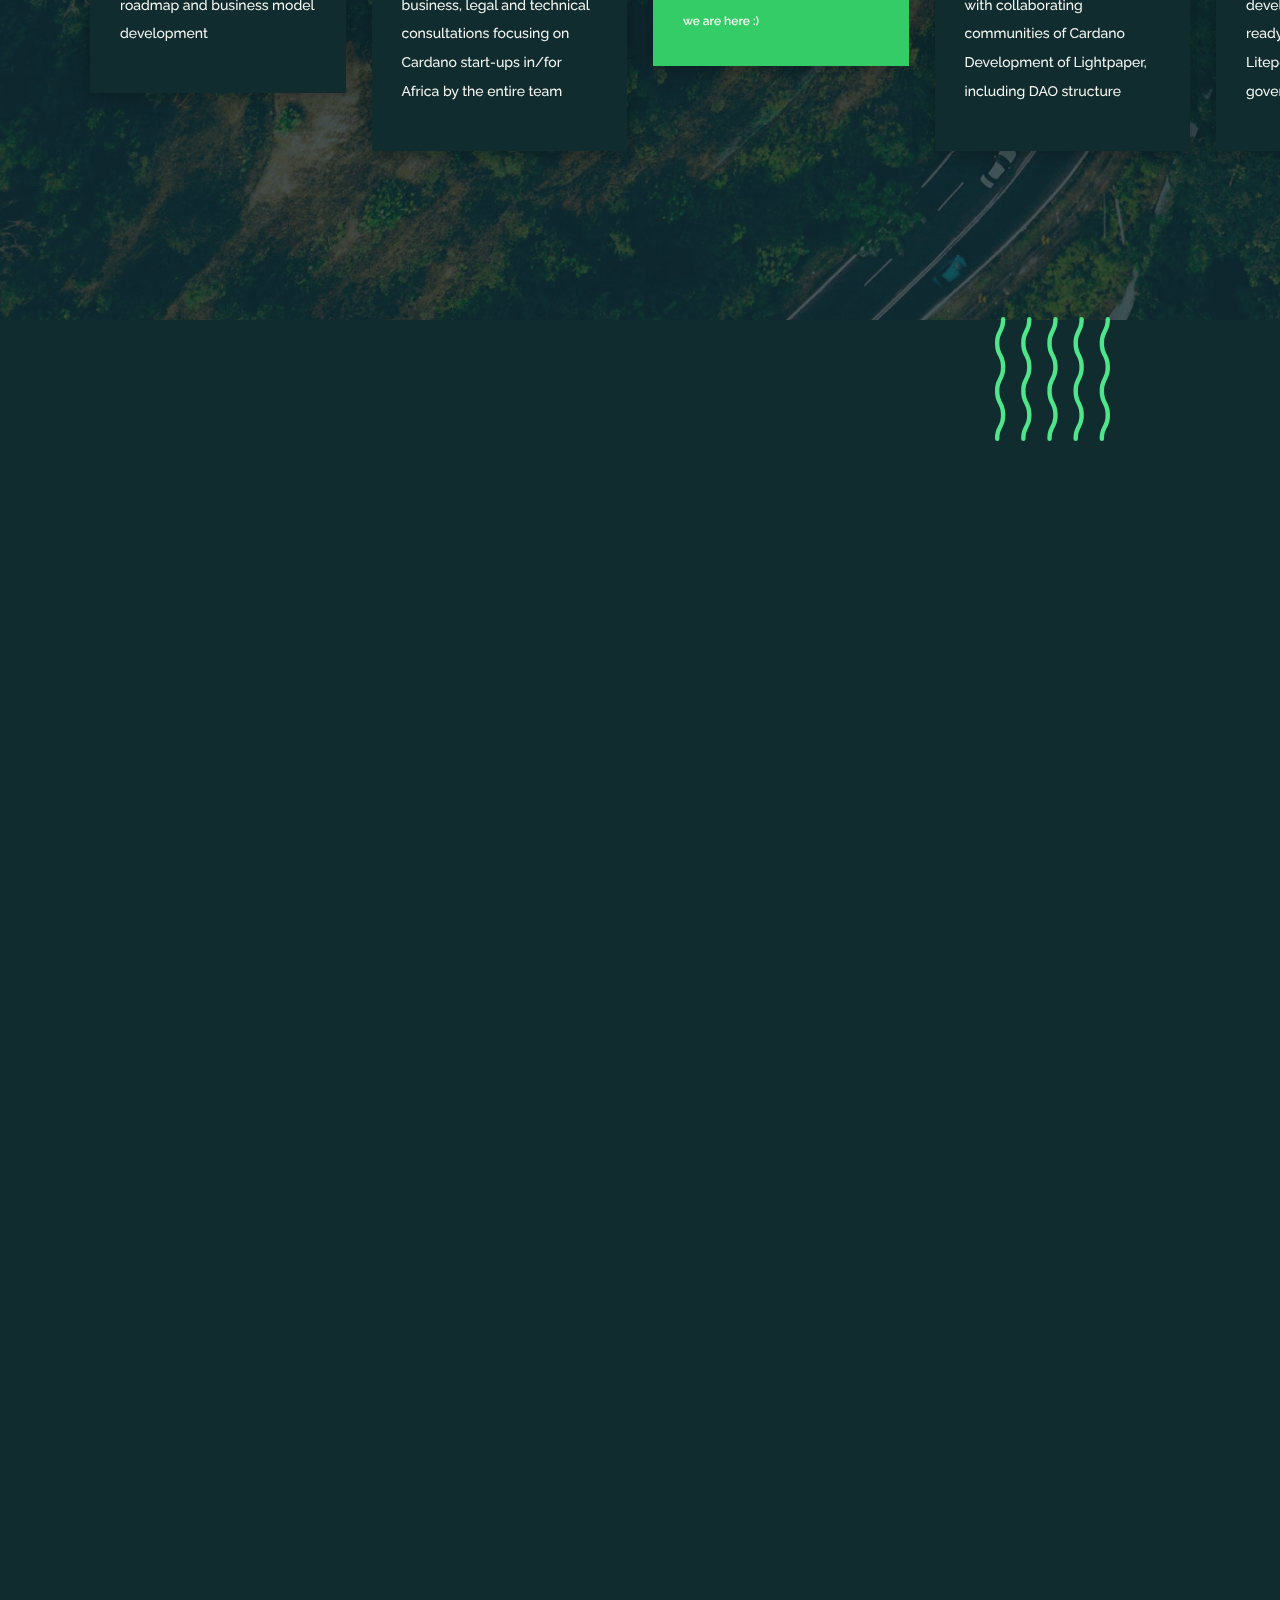
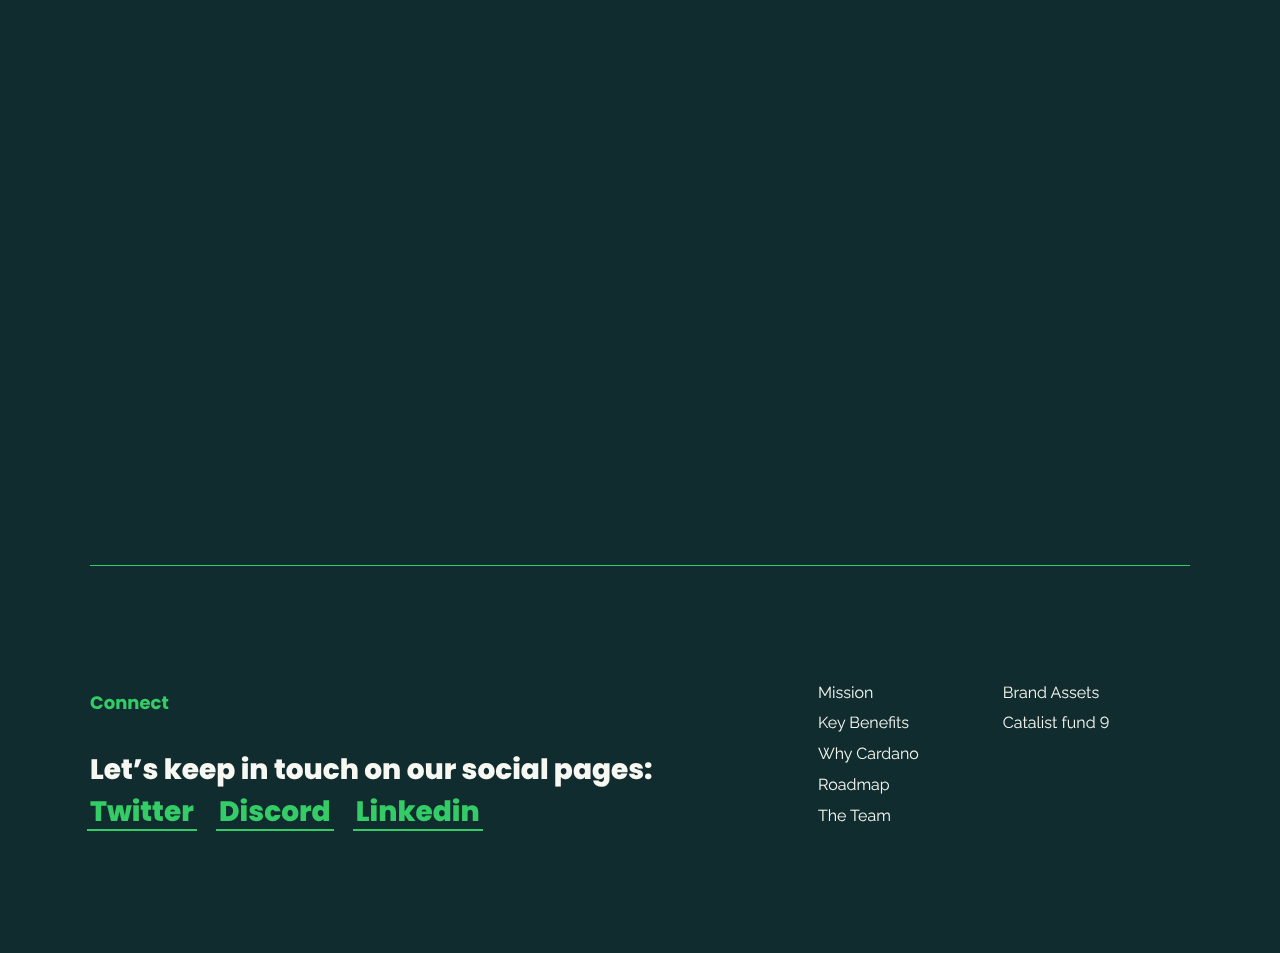
==== commit fd8de969: "ISP rem" ====
--- a/home-dev.html
+++ b/home-dev.html
@@ -266,7 +266,7 @@
 
           <div class="time-card">
             <p class="subtitle">Q4 2022</p>
-            <p>Incorporating the feedback of MVP testing into the development of the market-ready product Publication of Litepepar and DAO governance mechanism, Preparation of ISPO</p>
+            <p>Incorporating the feedback of MVP testing into the development of the market-ready product Publication of Litepepar and DAO governance mechanism</p>
           </div>
 
           <div class="time-card">
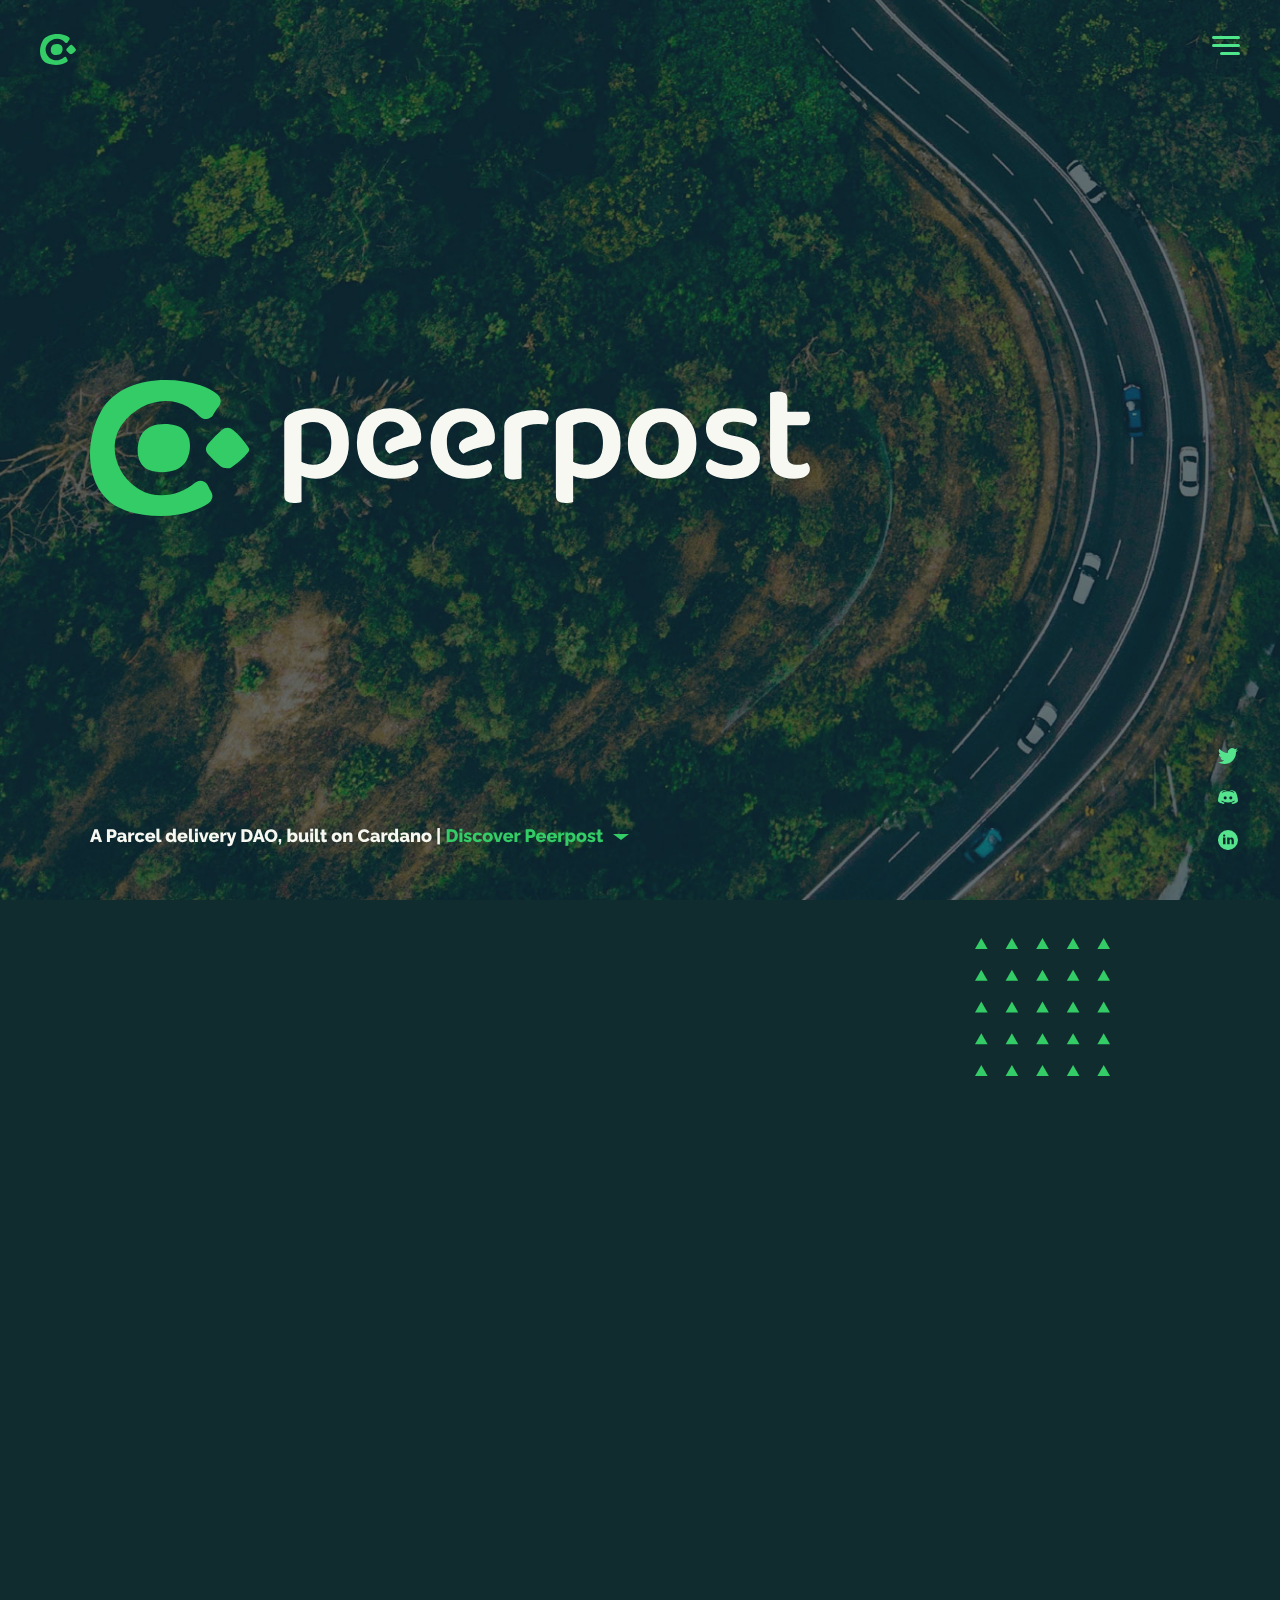
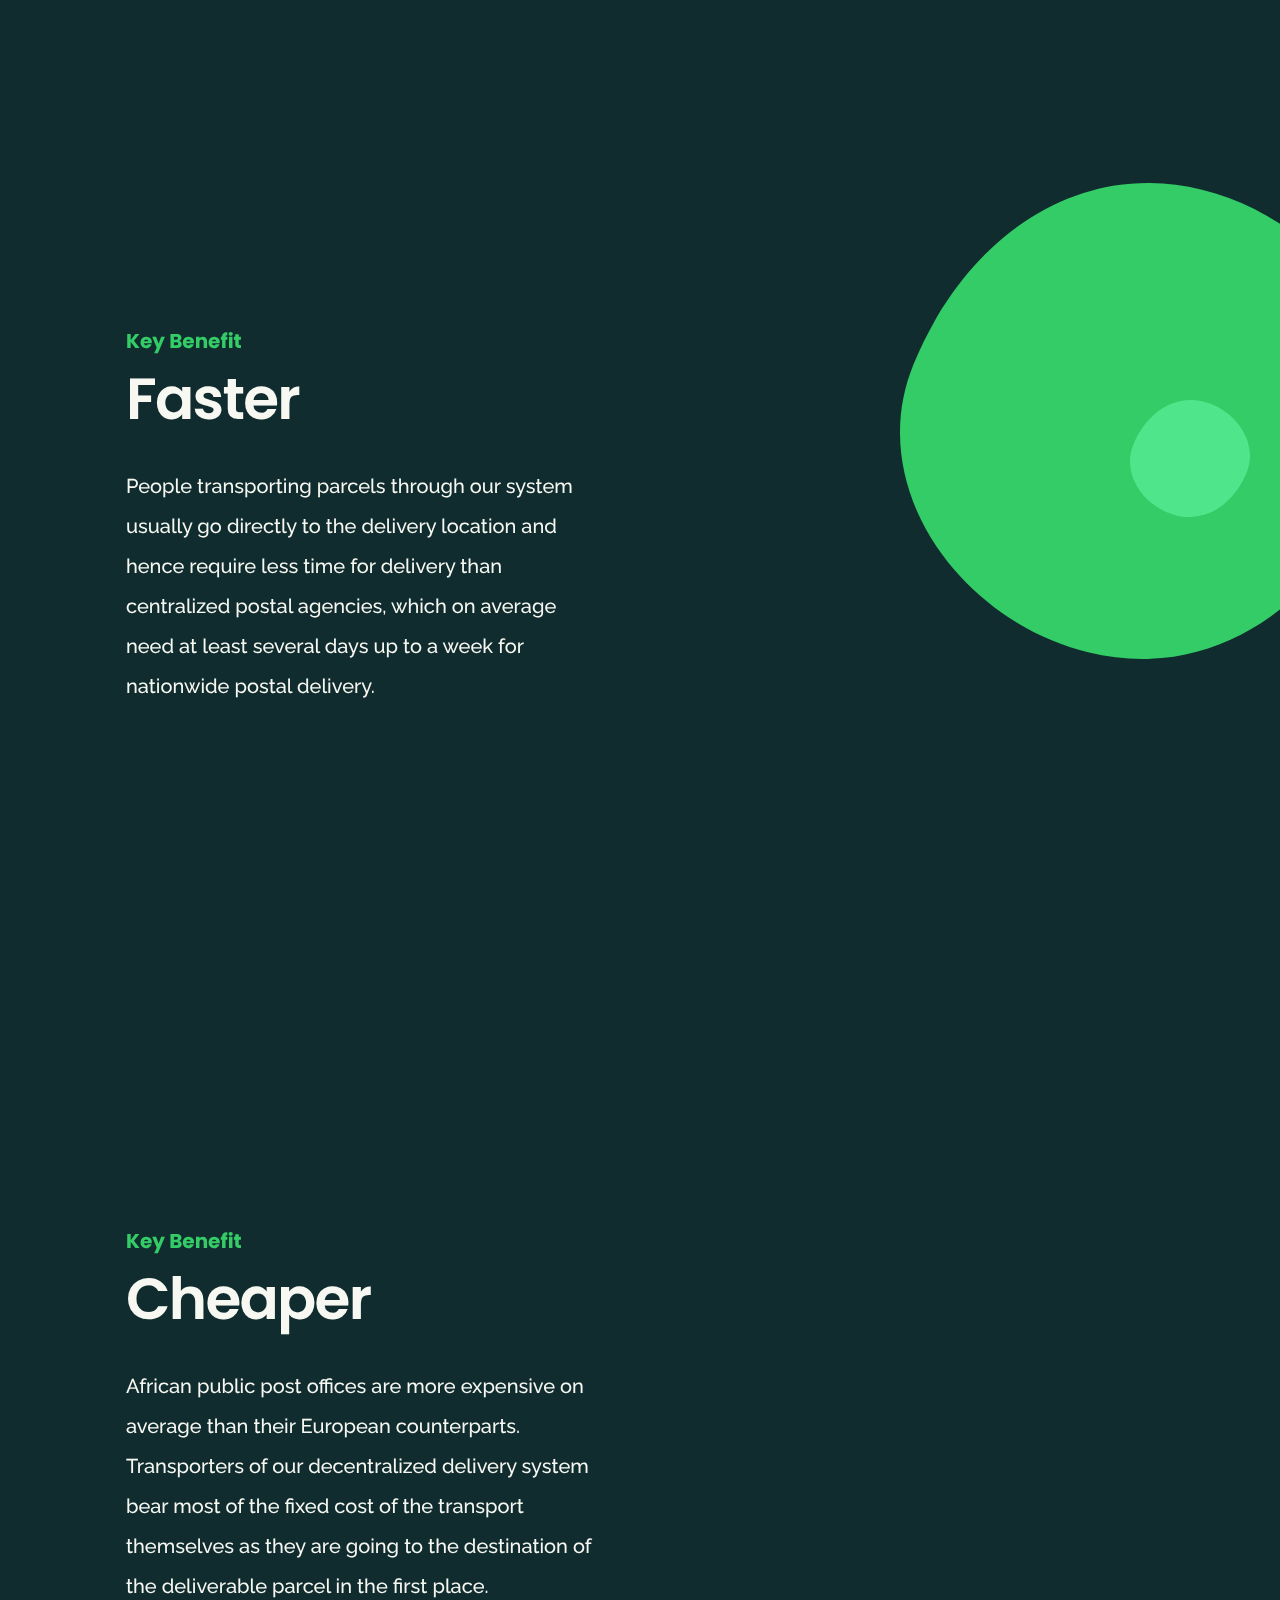
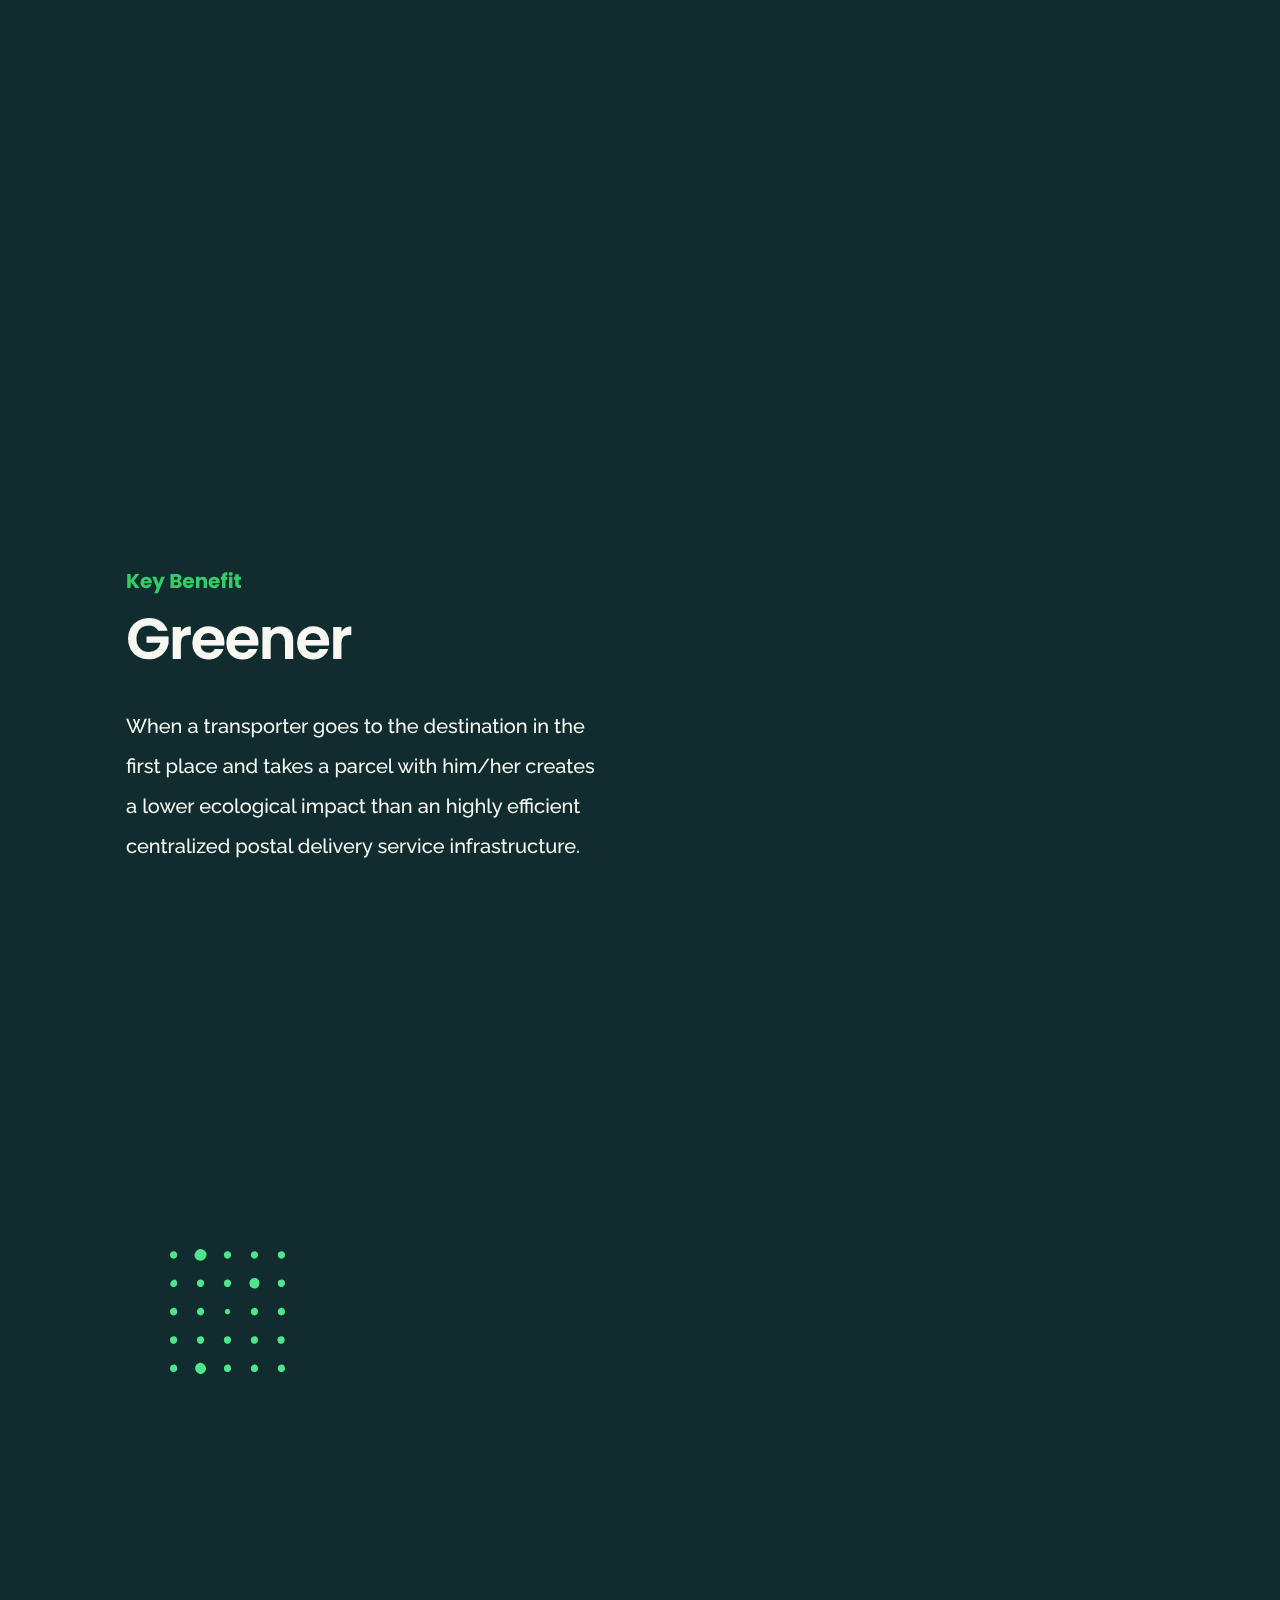
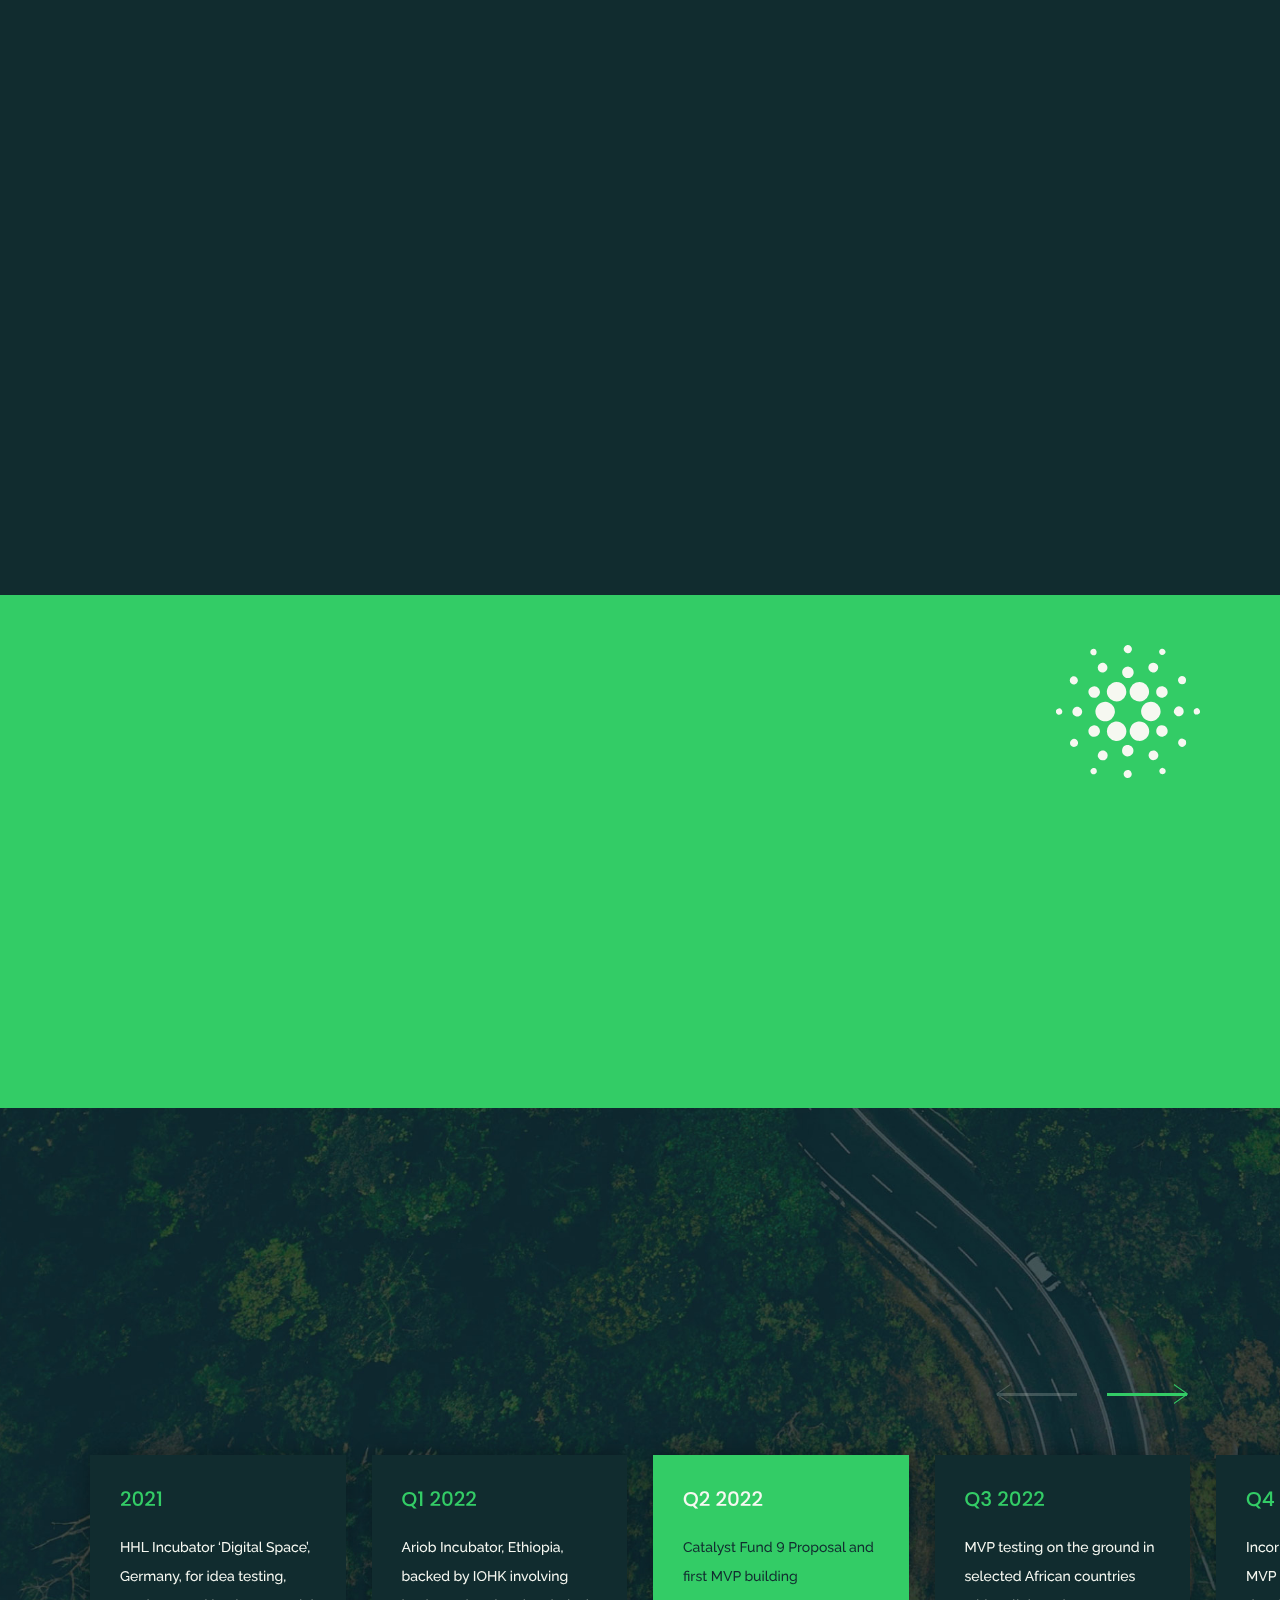
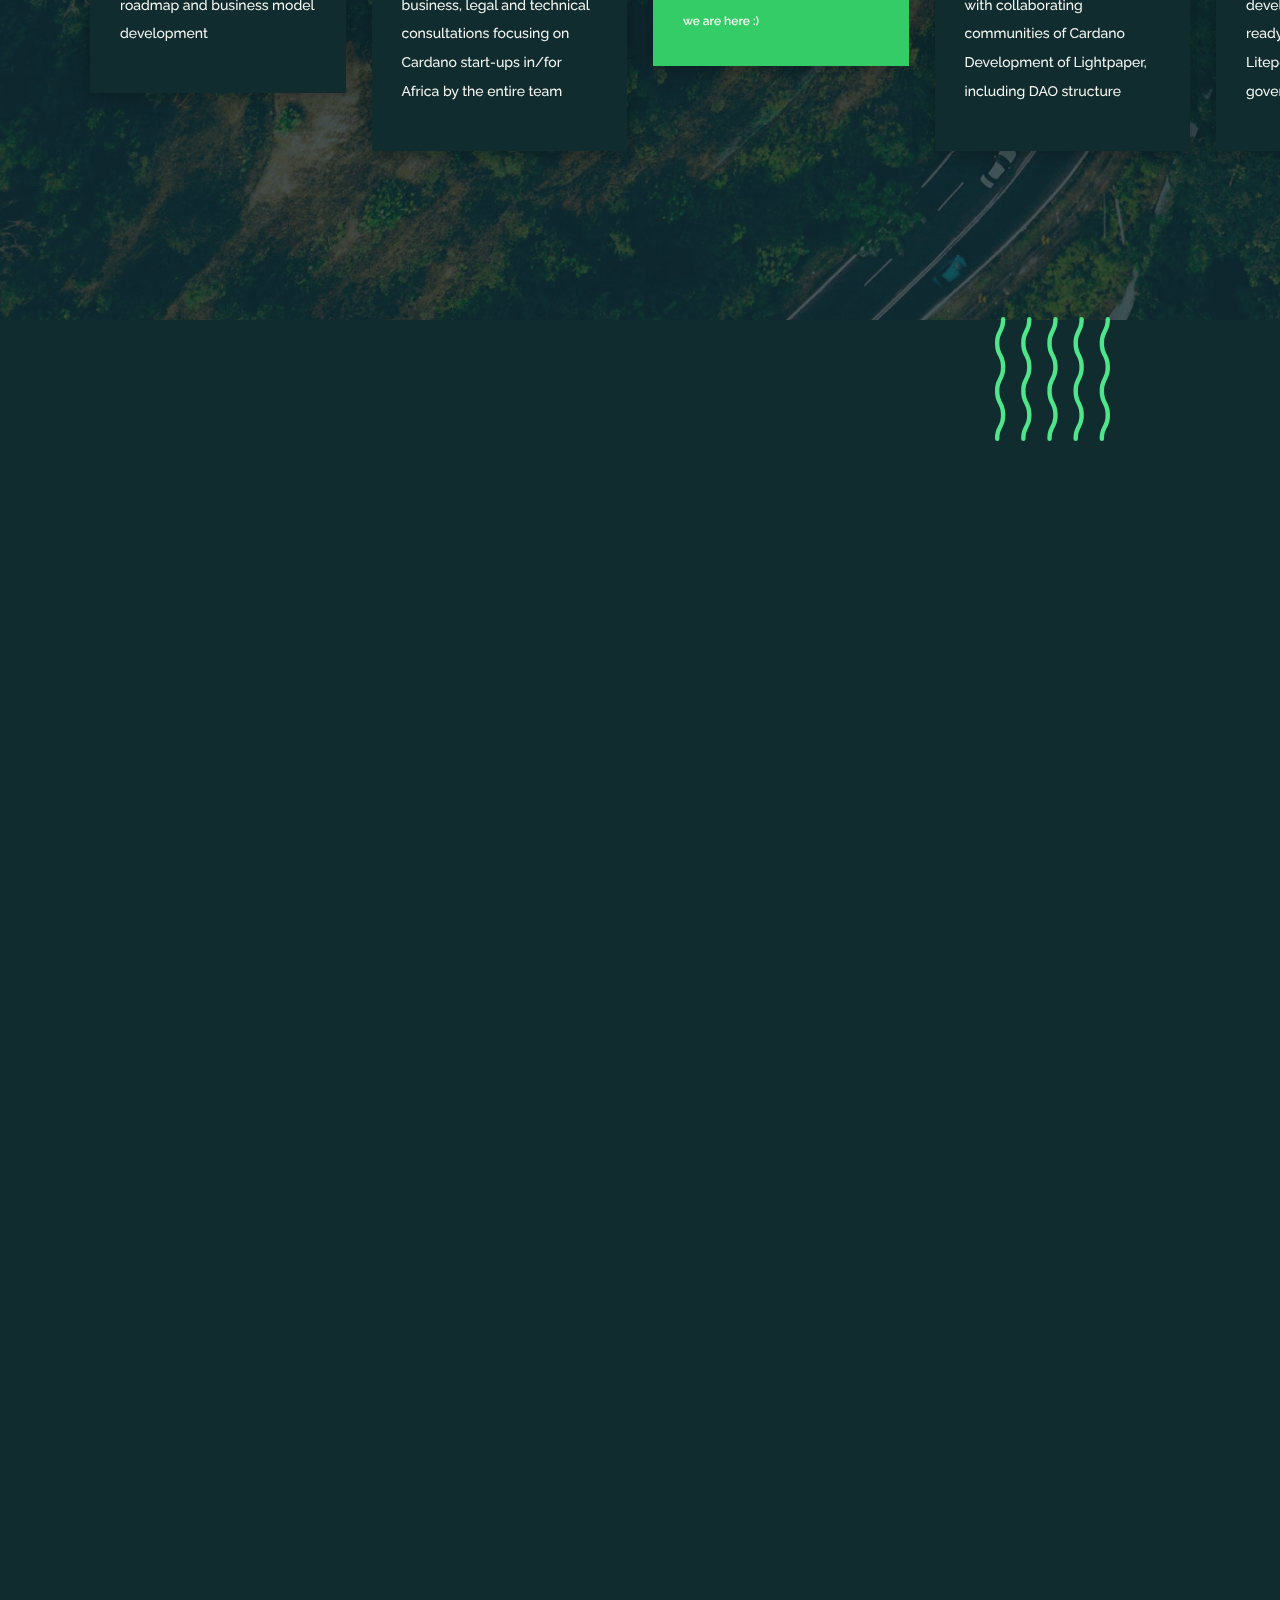
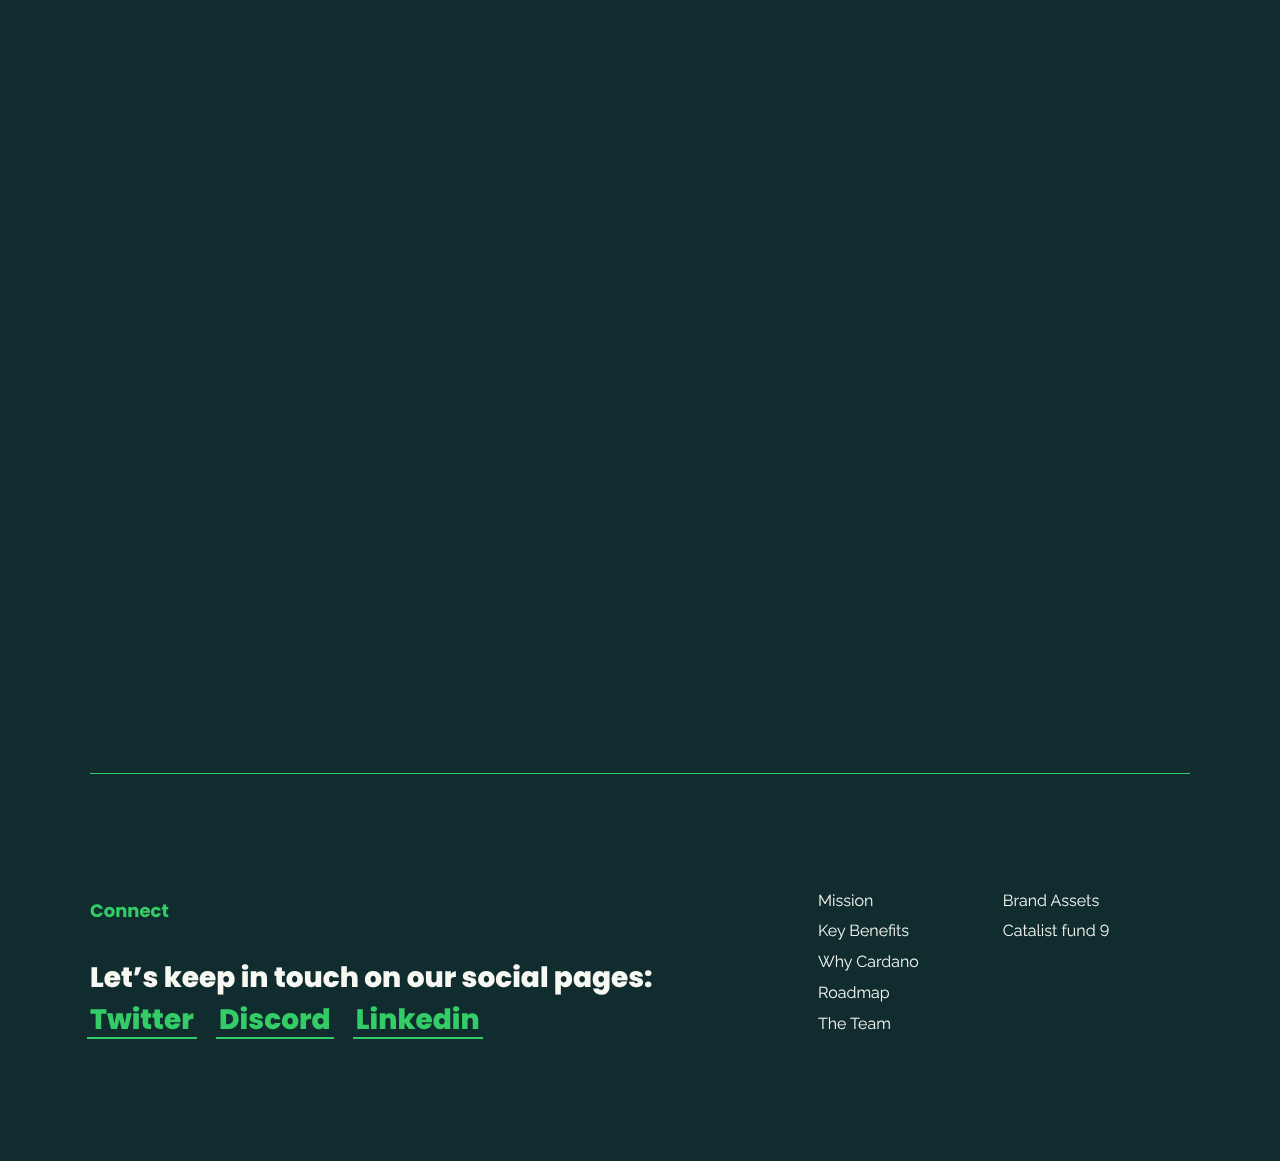
==== commit 4d37222b: "DEKTOP v1 ready" ====
--- a/home-dev.html
+++ b/home-dev.html
@@ -42,26 +42,28 @@
 <body>
 
   <!--page loader very basic, waits the load of the header background image and disappears-->
-    <div class="obscurer">
-
-        <div class="vertical-centered-box">
-          <div class="contentt">
-            <div class="loader-circle"></div>
-            <div class="loader-line-mask">
-              <div class="loader-line"></div>
-            </div>
-            <img src="img/svg/symbol.svg" height="70" width="70" />
-          </div>
-        </div>
-
-    </div>
-
-
-    <div class="burger">
-      <span> </span>
-      <span> </span>
-      <span> </span>
-    </div>
+  <div class="obscurer">
+
+      <div class="vertical-centered-box">
+        <div class="contentt">
+          <div class="loader-circle"></div>
+          <div class="loader-line-mask">
+            <div class="loader-line"></div>
+          </div>
+          <img src="img/svg/symbol.svg" height="70" width="70" />
+        </div>
+      </div>
+
+  </div>
+
+
+  <div class="burger">
+    <span> </span>
+    <span> </span>
+    <span> </span>
+  </div>
+
+
 
   <header>
     <ul>
@@ -91,8 +93,13 @@
         </div>
 
         <div class="bottom-hero">
-          <a class="cata" href="https://cardano.ideascale.com/c/idea/416992" target="_blank">Project Catalyst fund 9</a>
-          <p> A Parcel delivery DAO, built on Cardano  |  <a class="disco" href="#mission" target="_blank">Discover</a>
+          <p> A Parcel delivery DAO, built on Cardano  |  <a class="disco" href="#mission" target="_blank">Discover Peerpost</a>
+        </div>
+
+        <div class="top-fund9 flex">
+            <a class="fund9" href="#mission" target="_blank"><img src="img/svg/pf9.svg"/> Catalysit fund 9 <span class="sec-link">MVP build</span></a>
+            <a class="fund9" href="#mission" target="_blank"><img src="img/svg/pf9.svg"/>  Catalysit fund 9 <span class="sec-link">MVP testing</span></a>
+
         </div>
 
       </div>
@@ -130,7 +137,7 @@
               <div class="b-area-text kb1">
                 <h2 class="section-titles">Key Benefit</h2>
                 <p class="very-big-text">Faster</p>
-                <p class="text-20">Avg. delivery time using African public post services takes up to a week. <span class="grassland">Here write shortly how we make it faster (emphasis on Peer 2 Peer arrangement)</span></p>
+                <p class="text-20">People transporting parcels through our system usually go directly to the delivery location and hence require less time for delivery than centralized postal agencies, which on average need at least several days up to a week for nationwide postal delivery.</p>
               </div>
             </div>
 
@@ -138,7 +145,7 @@
               <div class="b-area-text kb2">
                 <h2 class="section-titles">Key Benefit</h2>
                 <p class="very-big-text">Cheaper</p>
-                <p class="text-20">African public post offices are more expensive on average than their European counterparts. <span class="grassland">Here write shortly how we make it cheaper (emphasis on in App experience VS traditional post office)</span></p>
+                <p class="text-20">African public post offices are more expensive on average than their European counterparts. Transporters of our decentralized delivery system bear most of the fixed cost of the transport themselves as they are going to the destination of the deliverable parcel in the first place.</p>
               </div>
             </div>
 
@@ -146,7 +153,7 @@
               <div class="b-area-text">
                 <h2 class="section-titles kb3">Key Benefit</h2>
                 <p class="very-big-text">Greener</p>
-                <p class="text-20">When a transporter goes to the destination in the first place and takes a parcel with him/her creates a lower ecological impact than an highly efficient centralized postal delivery service infrastructure. </p>
+                <p class="text-20">When a transporter goes to the destination in the first place and takes a parcel with him/her creates a lower ecological impact than an highly efficient centralized postal delivery service infrastructure.</p>
               </div>
             </div>
 
@@ -368,10 +375,10 @@
     <section id="partners">
       <div class="workspace animate fade-bottom">
         <h2 class="section-titles">Our Partners</h2>
-        <p class="medium-big-text">Peerpost is collaborating with lorem ipsum dolor sit amet cones. Pirated insanest purentima <span class="grassland">here ictese.</span></p>
+        <p class="medium-big-text">The Ariob Incubator is a 5-month, cohort based, startup support program backed by IOHK and designed to boost the growth of high potential startups through professional business consulting, training, market linkage opportunities, and <span class="grassland">seed investments.</span></p>
         <div class="big-partners">
           <a href="https://ariob.io/startups/" target="_blank">Airob Incubator</a>
-          <a href="https://www.wada.org/" target="_blank">WADA</a>
+          <!--<a href="https://www.wada.org/" target="_blank">WADA</a>-->
         </div>
       </div>
     </section>
--- a/css/style.css
+++ b/css/style.css
@@ -148,6 +148,49 @@
   left:0;
   font-size:18px;
   font-weight:800;
+}
+
+.top-fund9 {
+  position:absolute;
+  top:0;
+}
+
+a.fund9 {
+  display:flex;
+  background:var(--kambaba);
+  padding:14px 18px;
+  box-shadow:0px 0px 12px rgba(0,0,0,0.2);
+  white-space: nowrap;
+  margin-top:20px;
+  transition-duration: .4s;
+  -moz-transition-duration: .4s;
+  -webkit-transition-duration: .4s;
+
+}
+
+a.fund9:hover {
+  transform:scale(1.05);
+  -moz-transform:scale(1.05);
+  -webkit-transform:scale(1.05);
+}
+
+a.fund9 img {
+  width:30px;
+  margin-right:12px;
+}
+
+a.fund9 span.sec-link {
+  color:var(--wagasi);
+  margin-left:12px;
+
+}
+
+a.fund9:hover {
+  text-decoration:none;
+}
+
+a.fund9:first-child {
+  margin-right:18px;
 }
 
 
@@ -950,7 +993,8 @@
 }
 
 .burger,
-.top-button {
+.top-button,
+.top-fund9 {
   opacity:0;
   transition-duration: .4s;
   -moz-transition-duration: .4s;
@@ -961,7 +1005,8 @@
 }
 
 .burger.in,
-.top-button.in {
+.top-button.in,
+.top-fund9.in {
   opacity:1;
   transform:translateY(0px);
   -moz-transform:translateY(0px);
